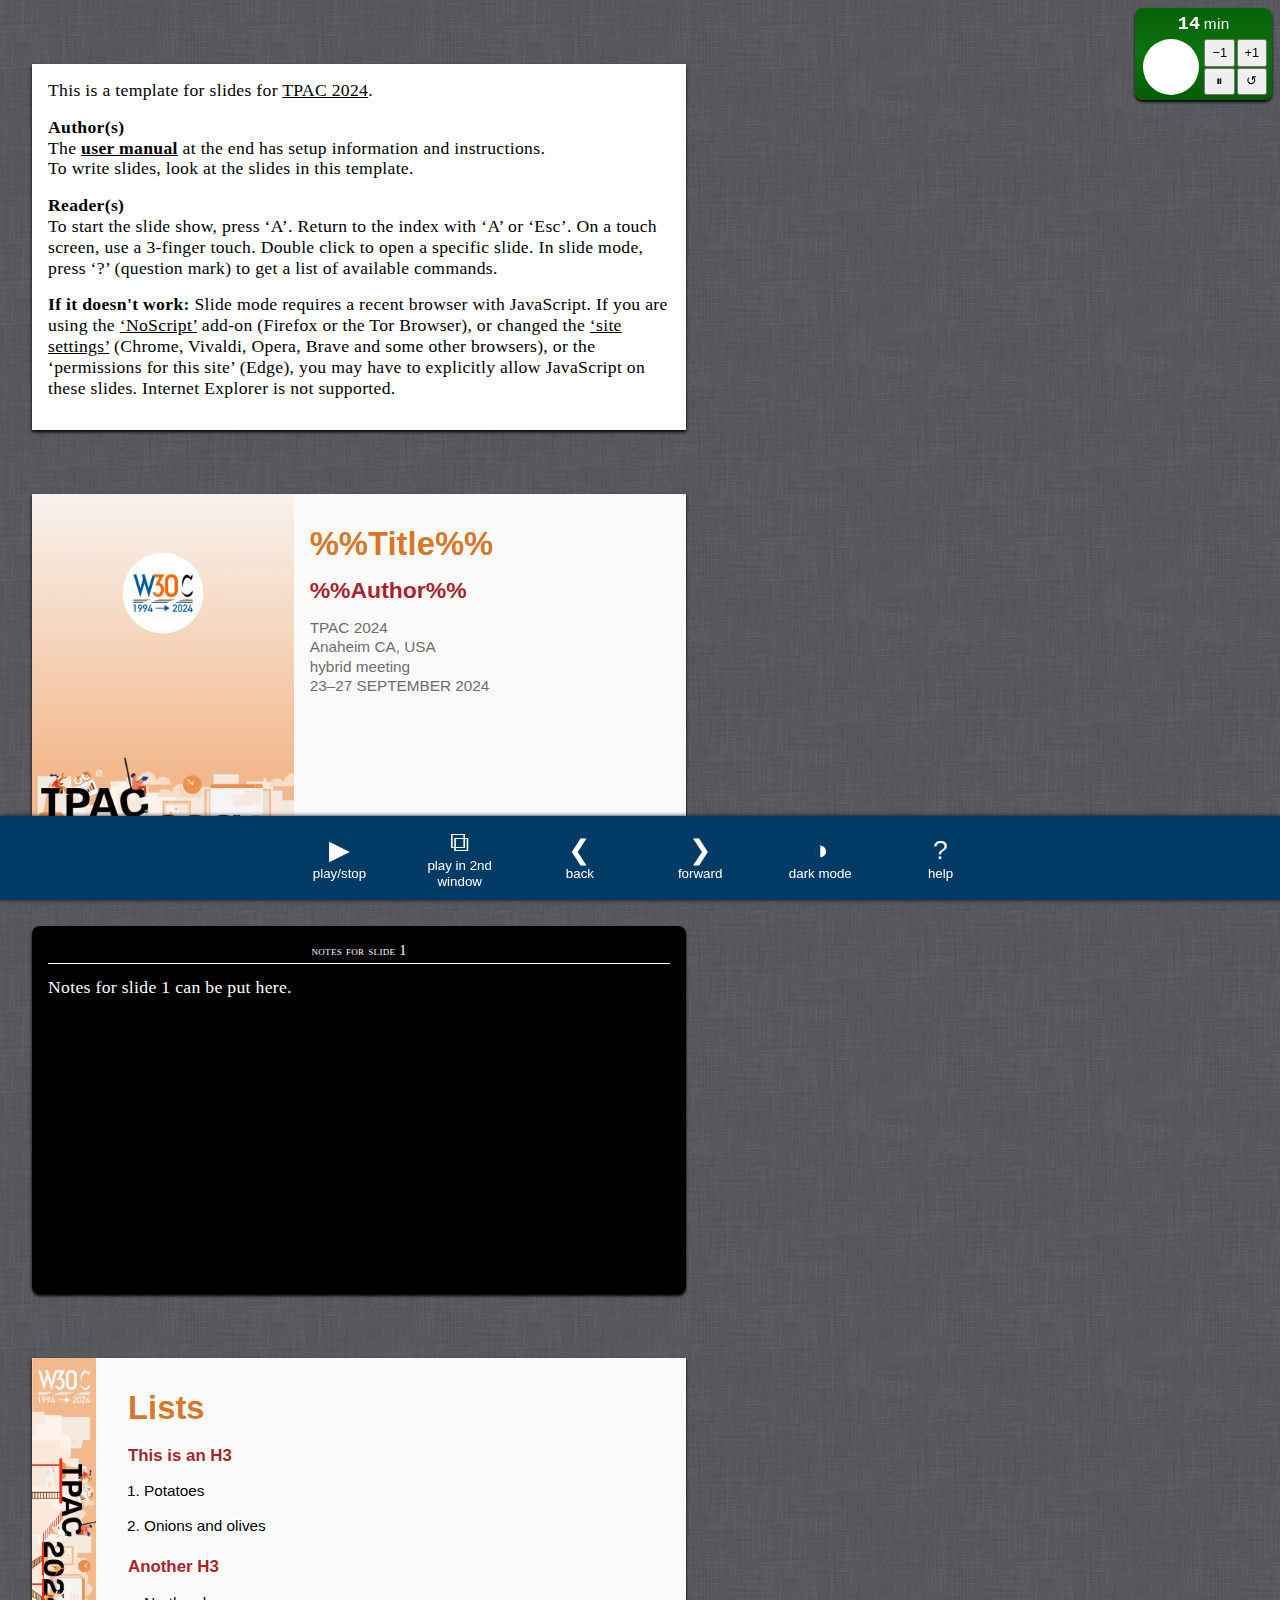
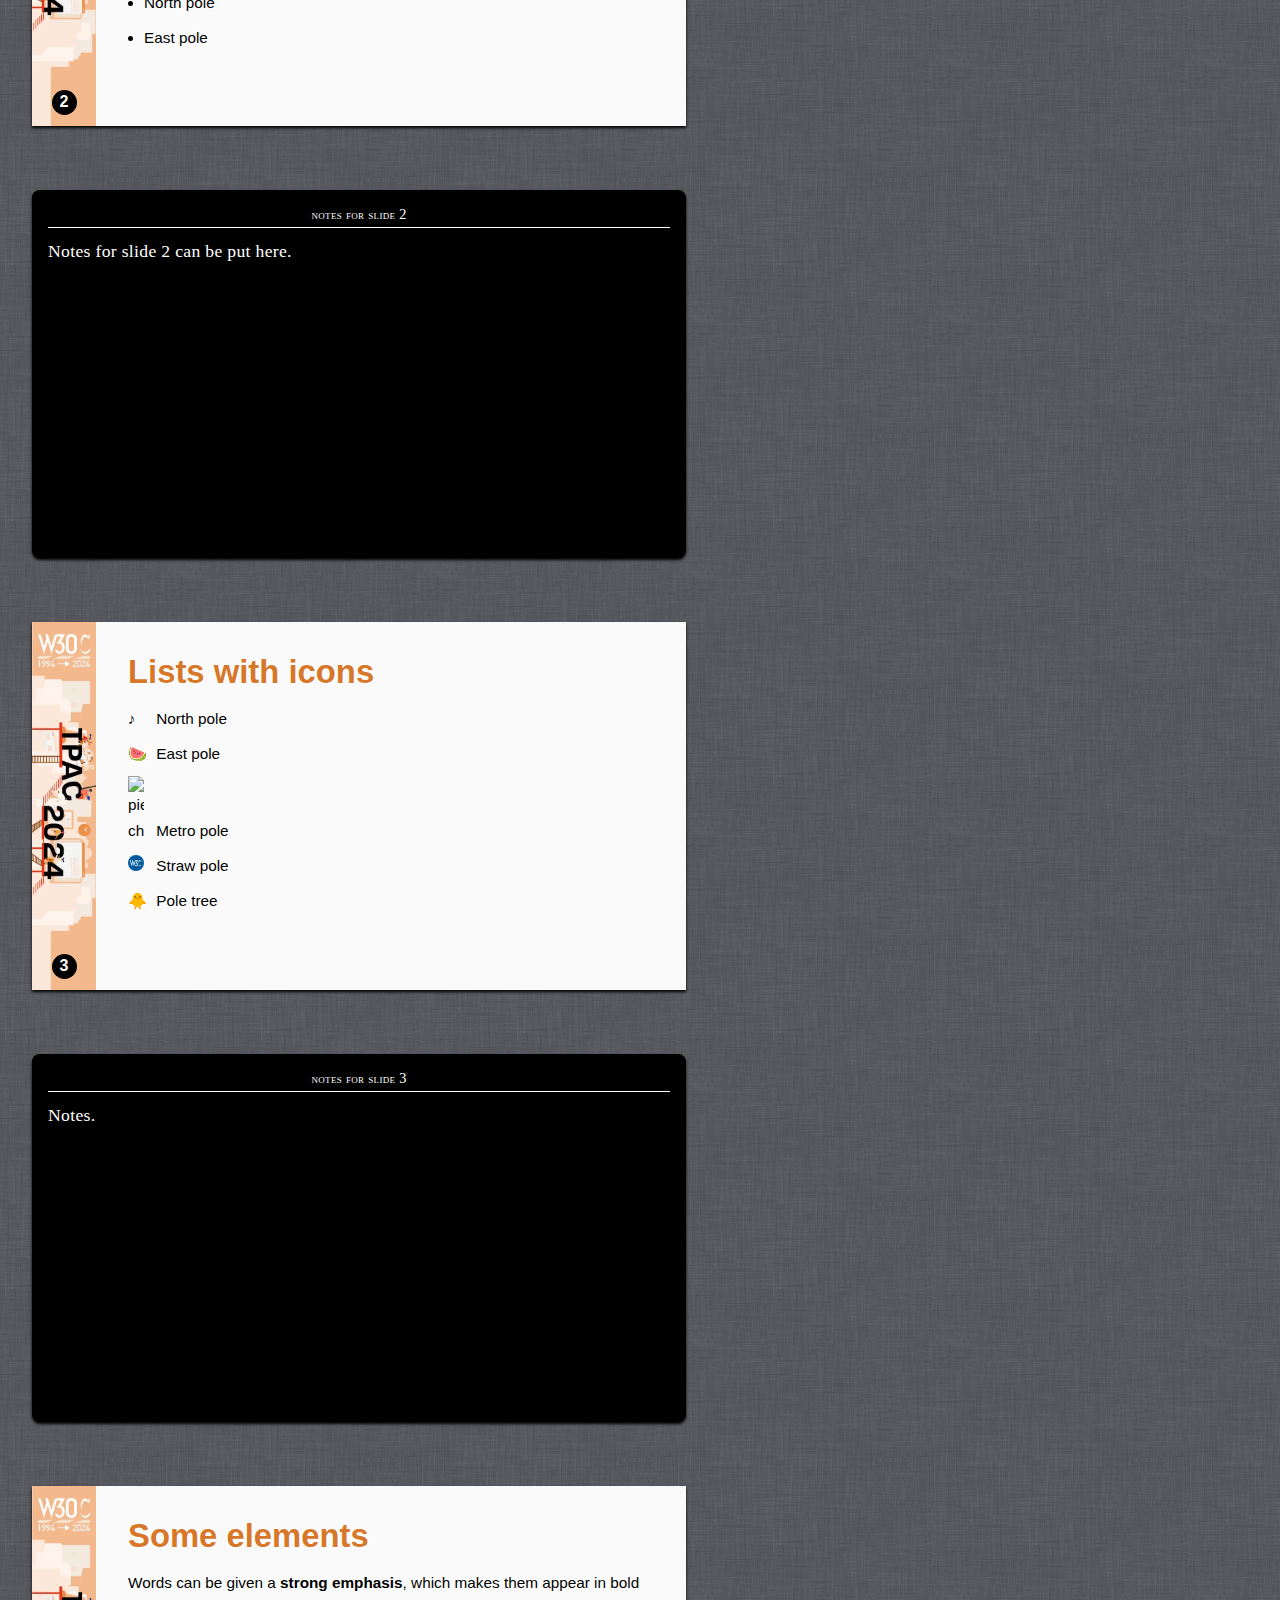
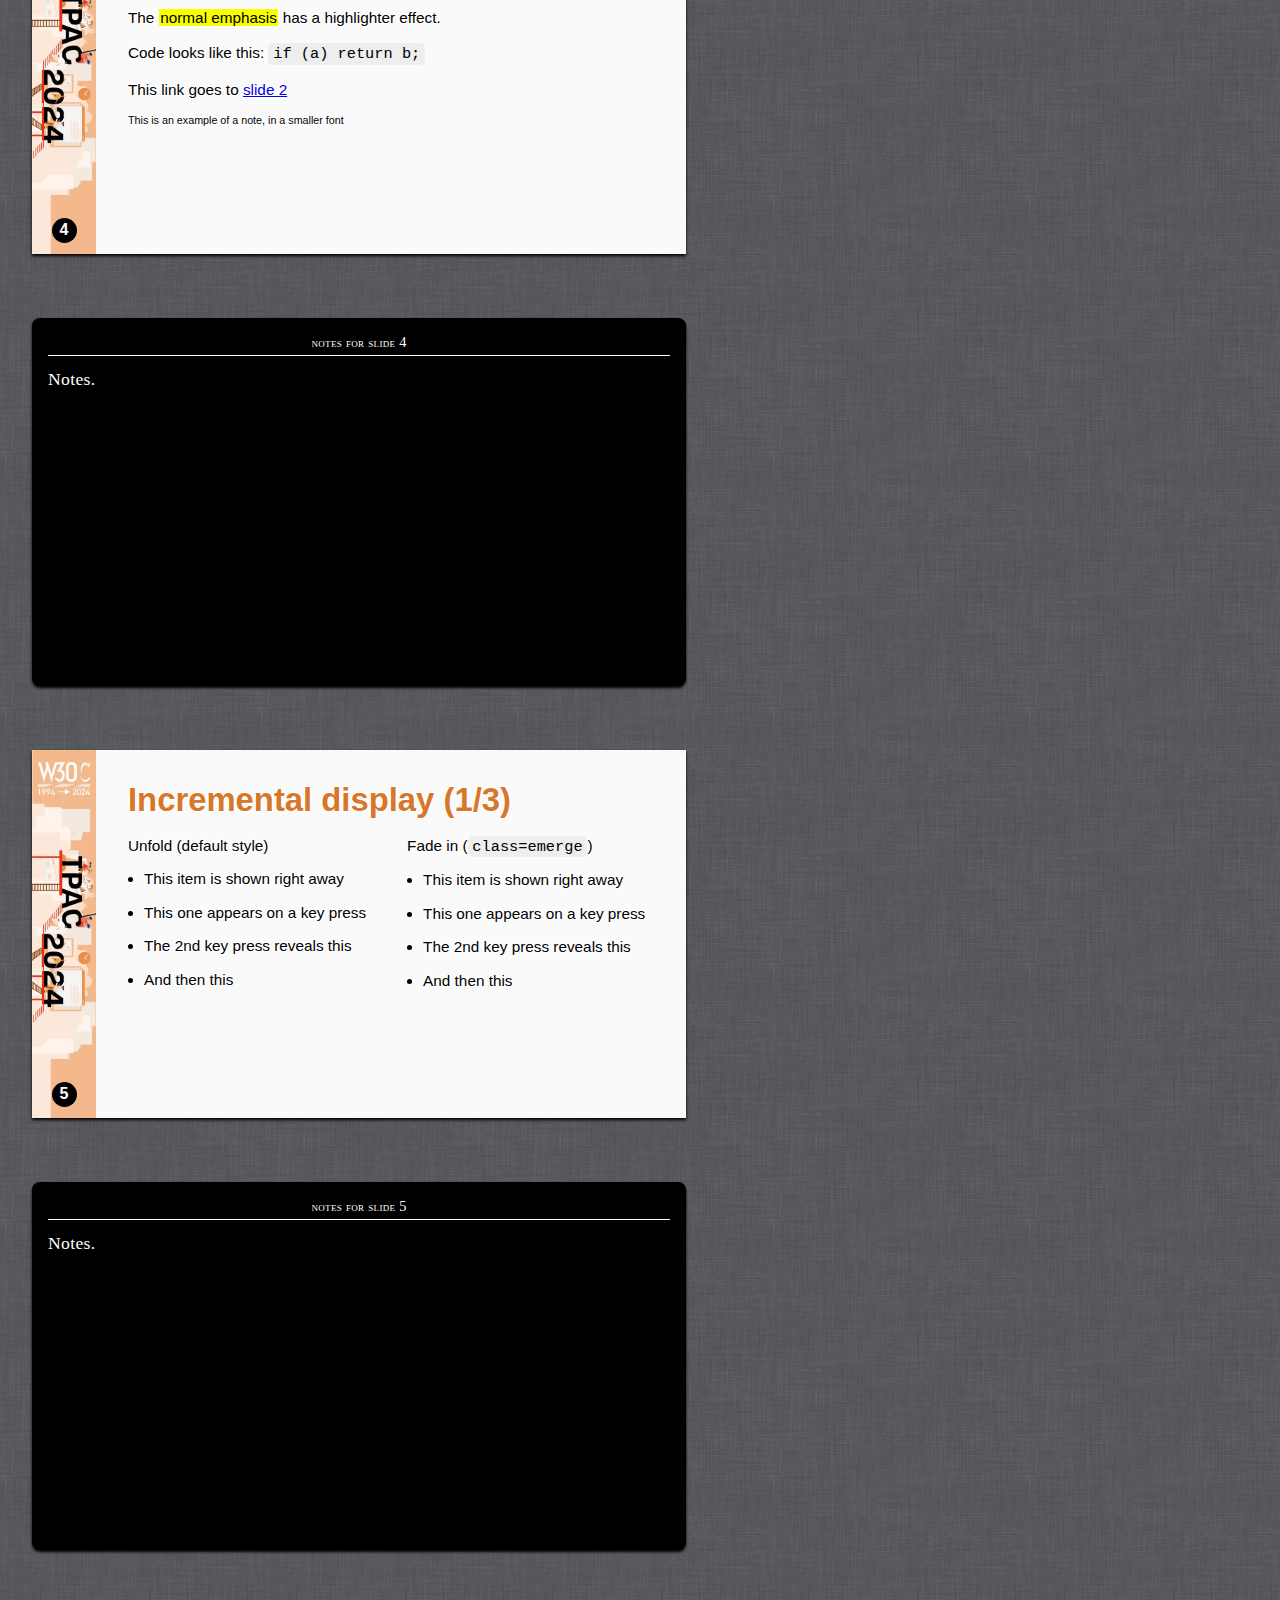
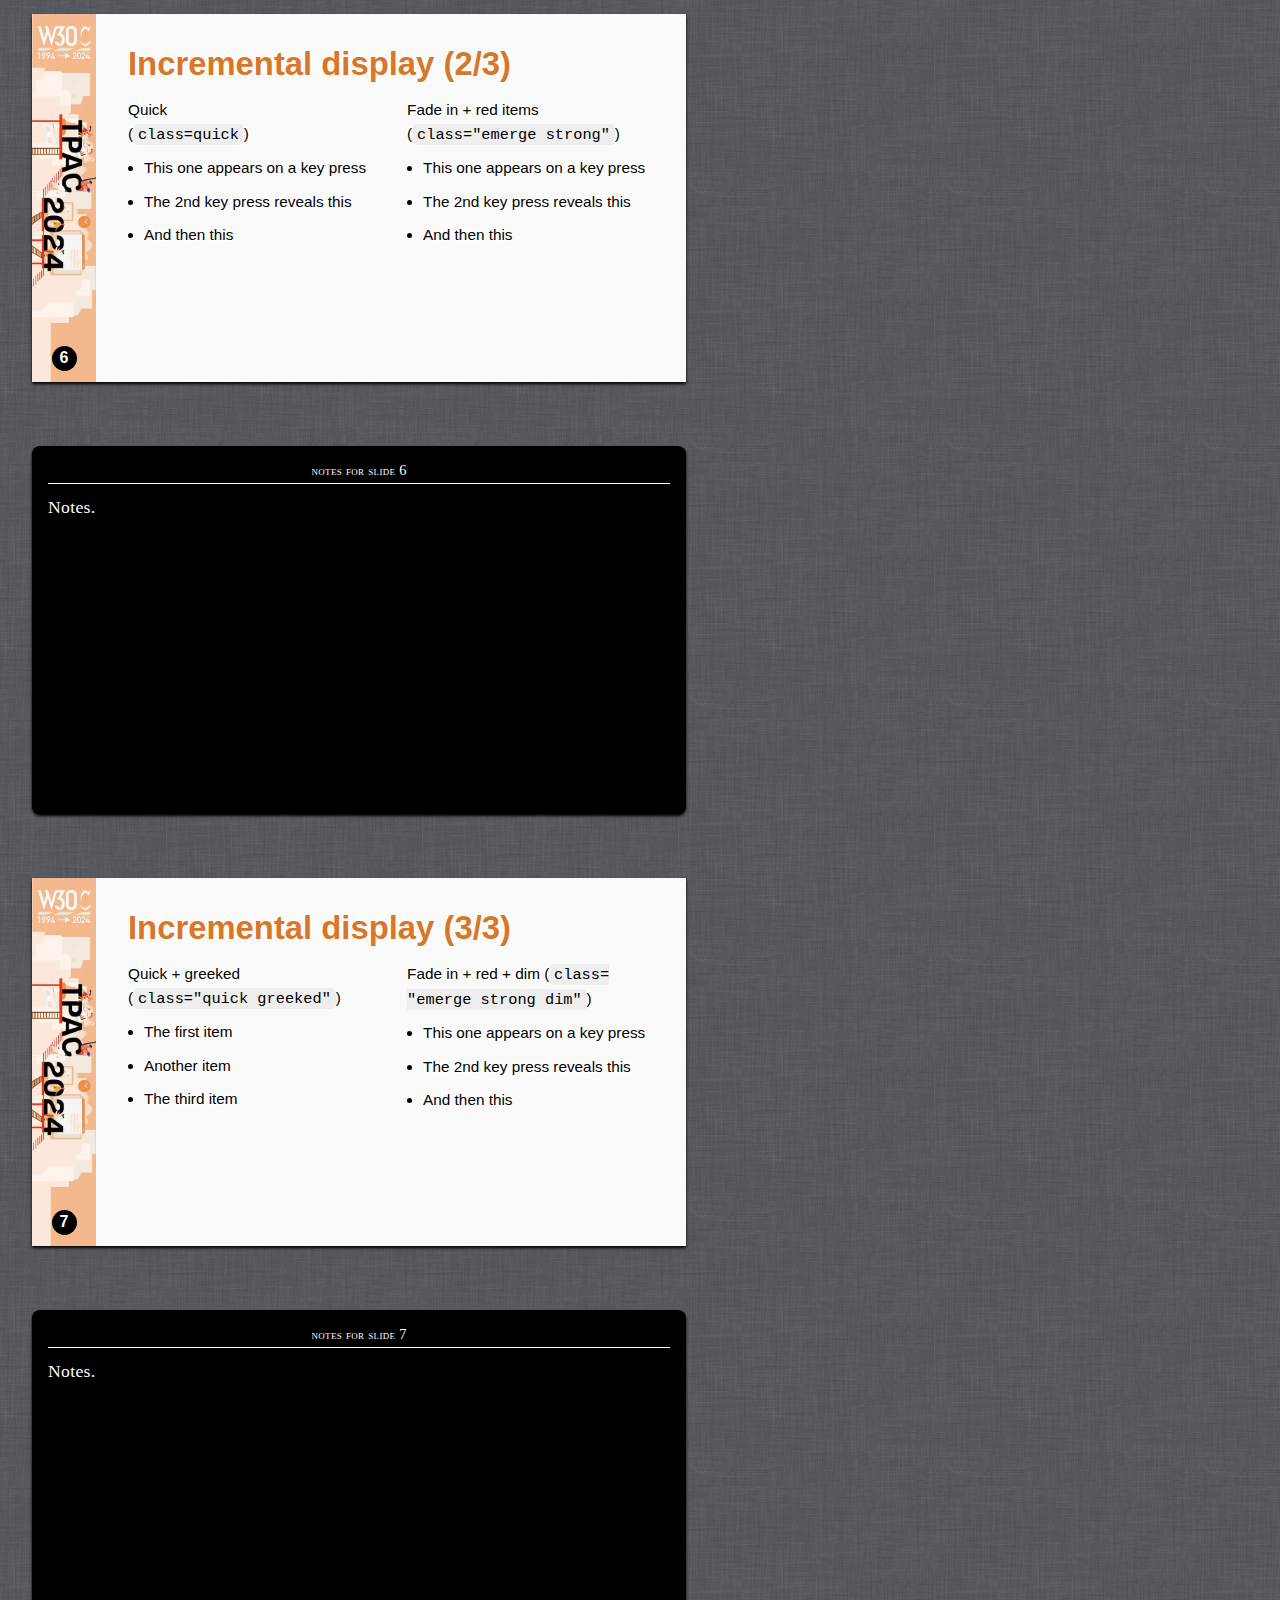
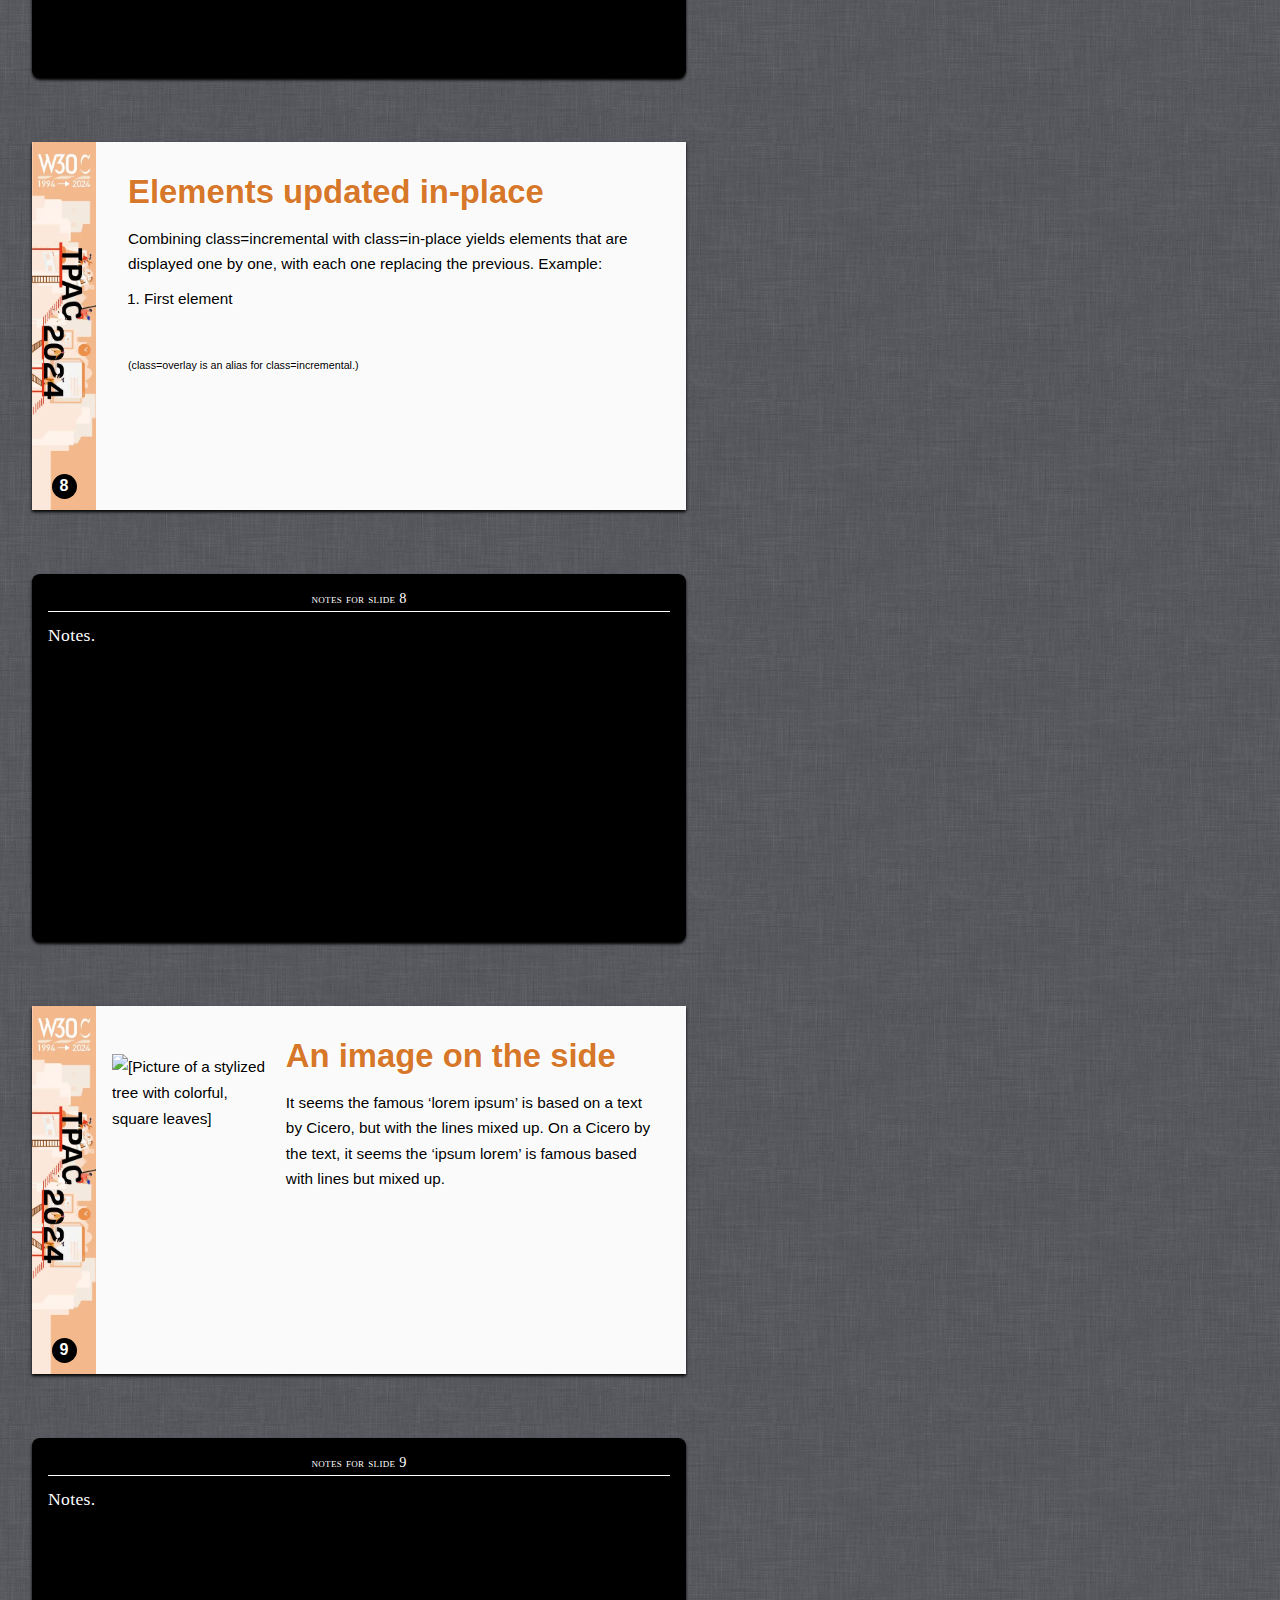
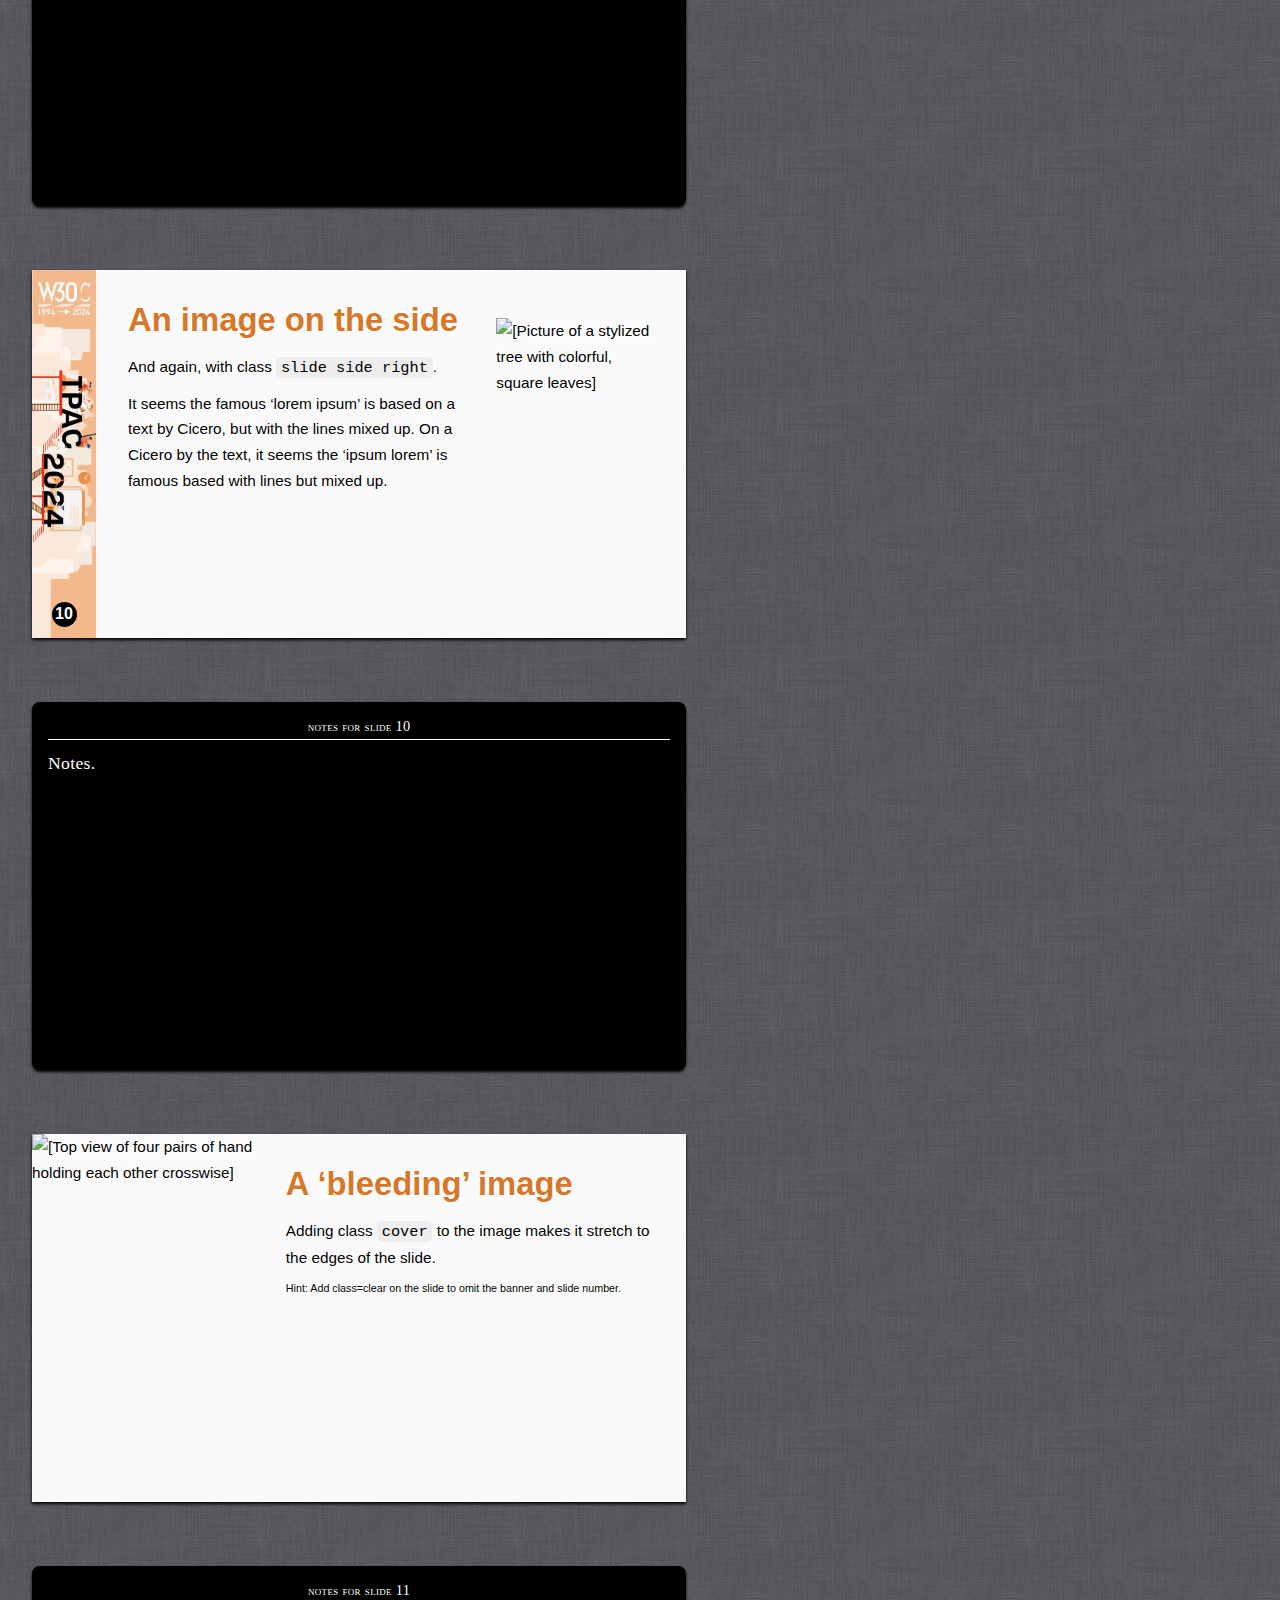
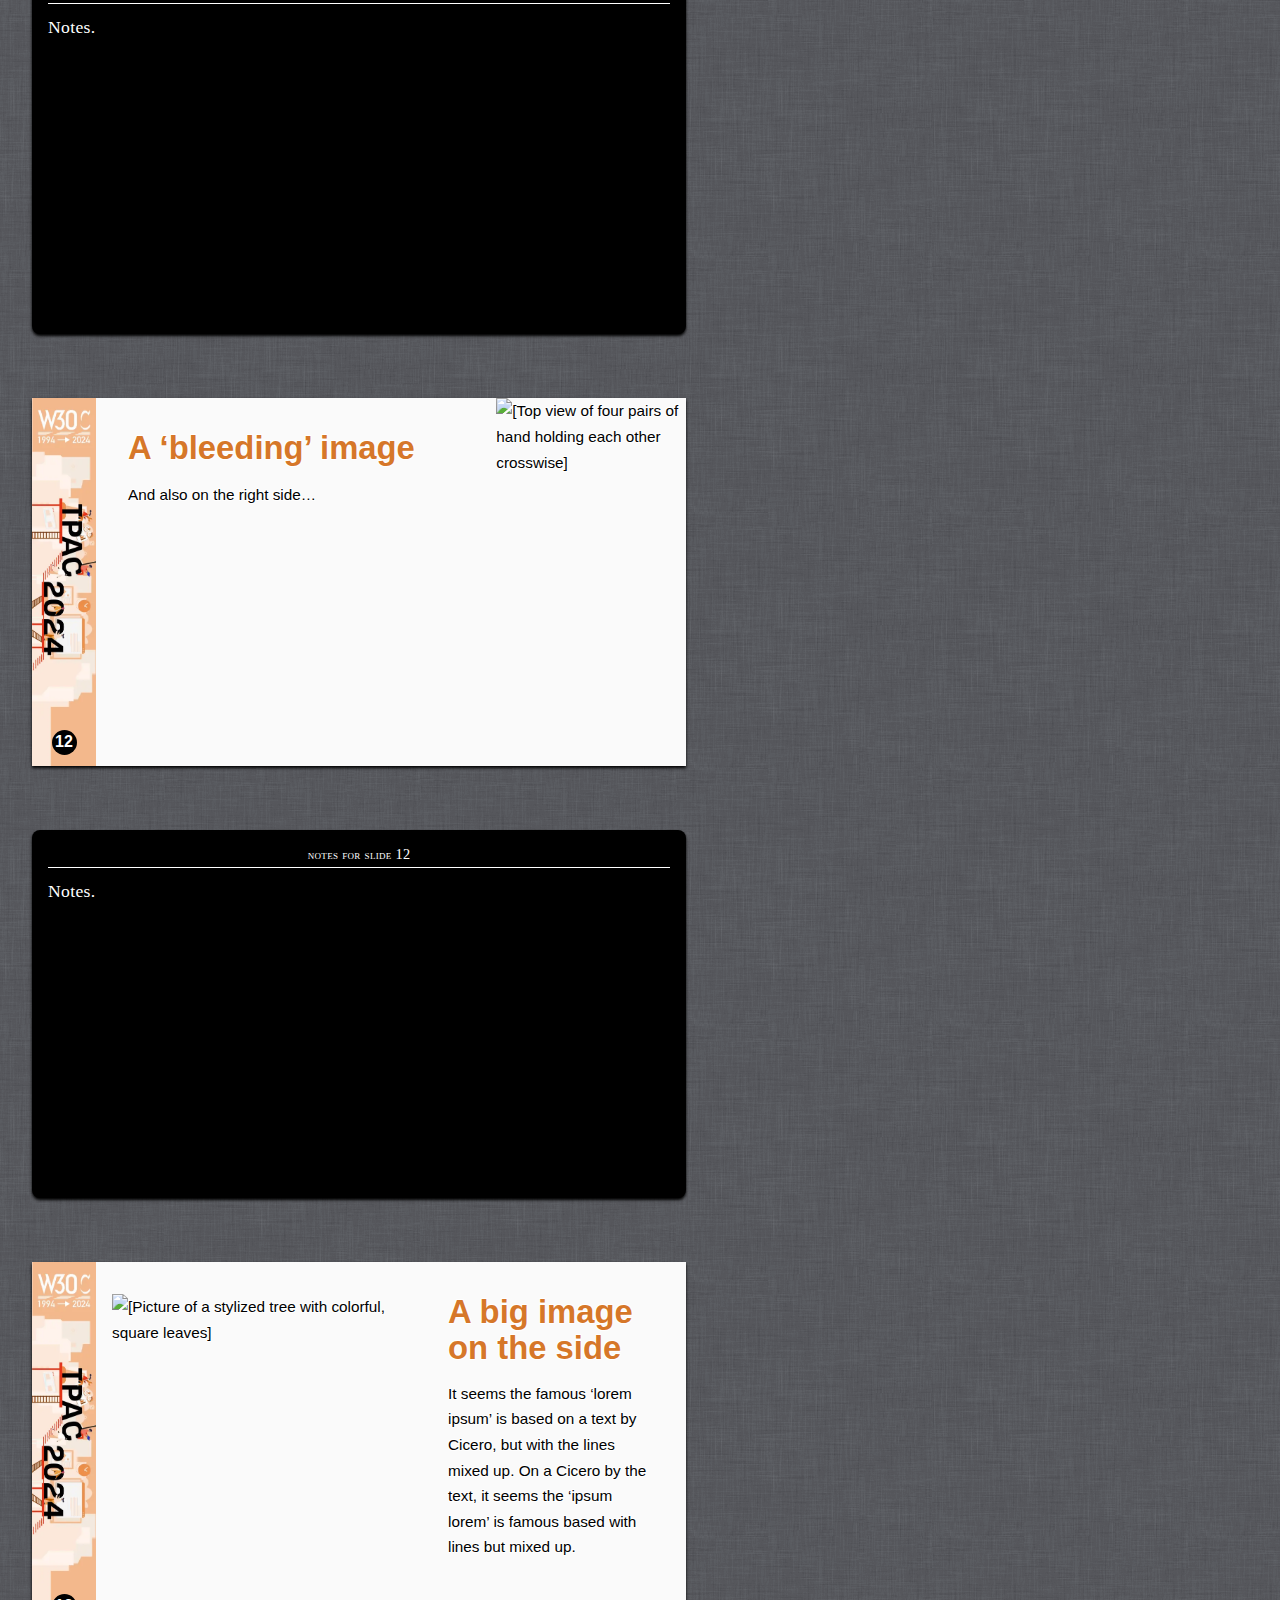
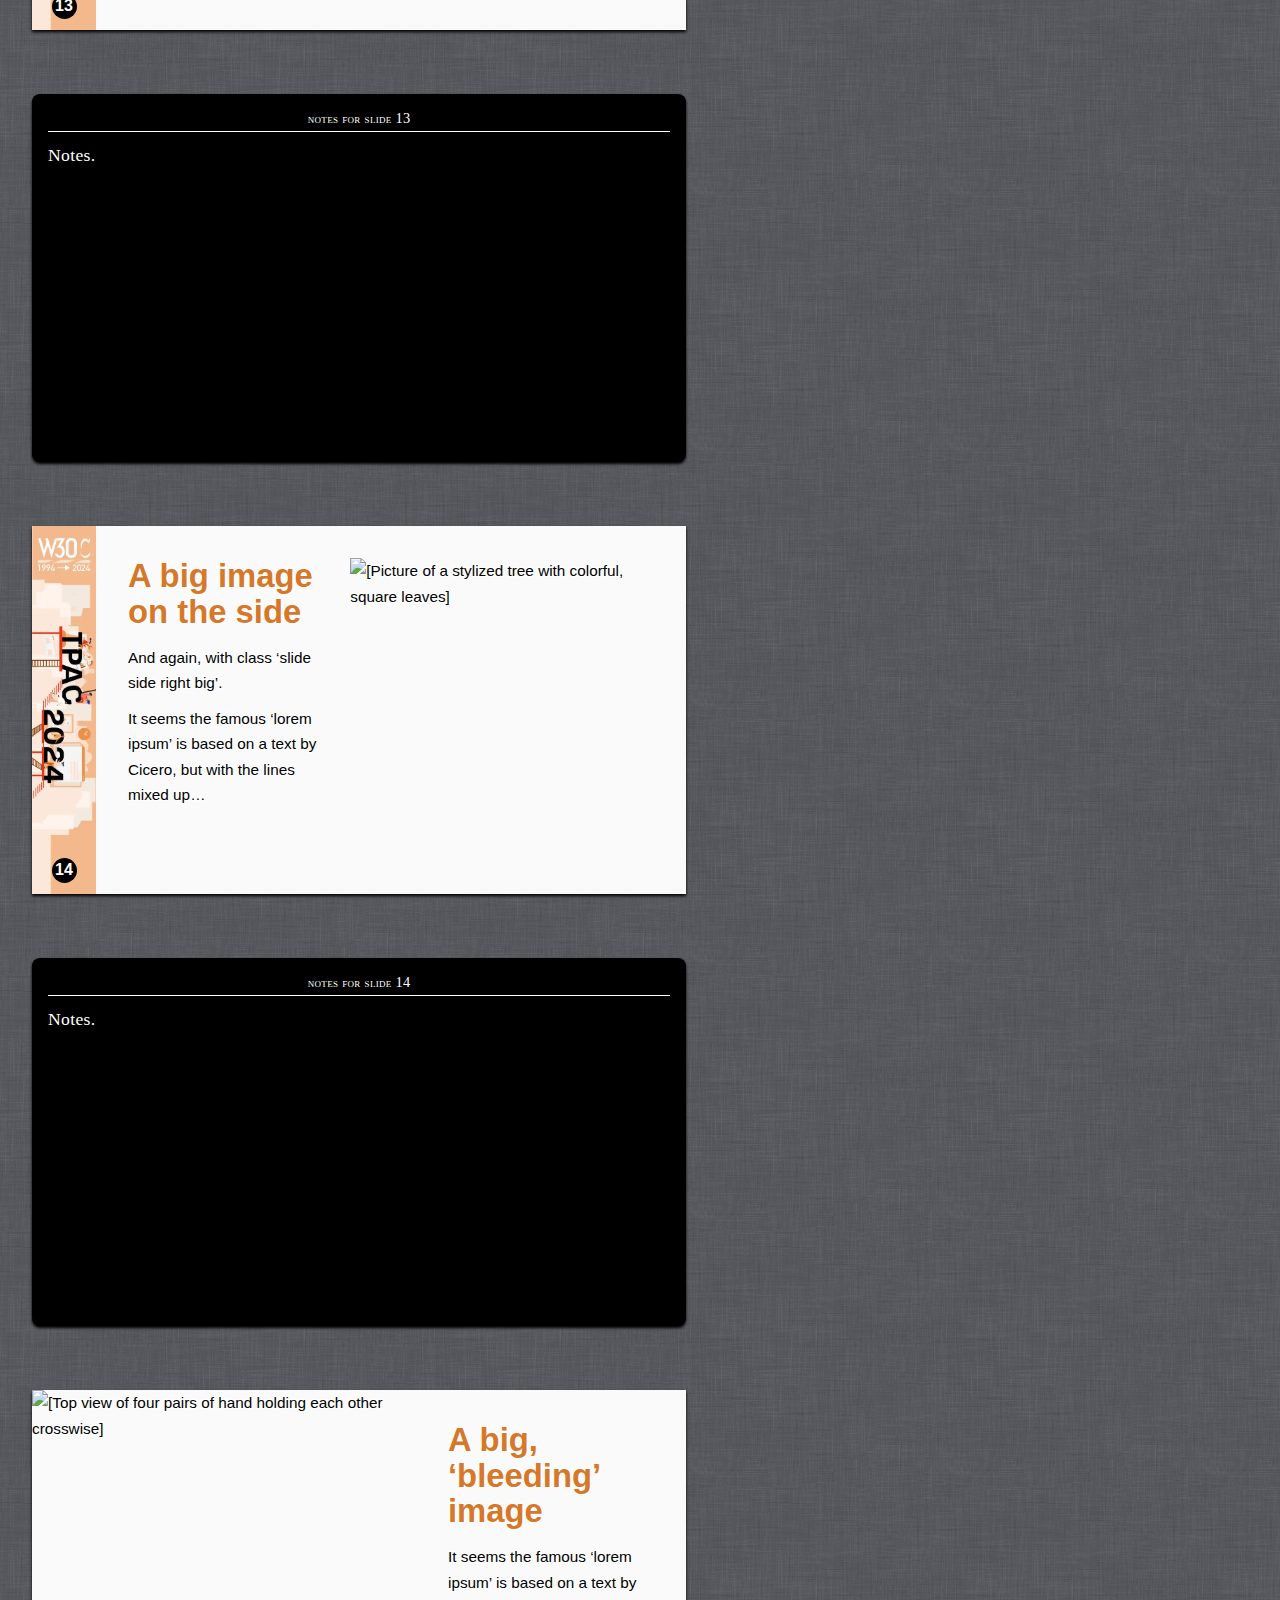
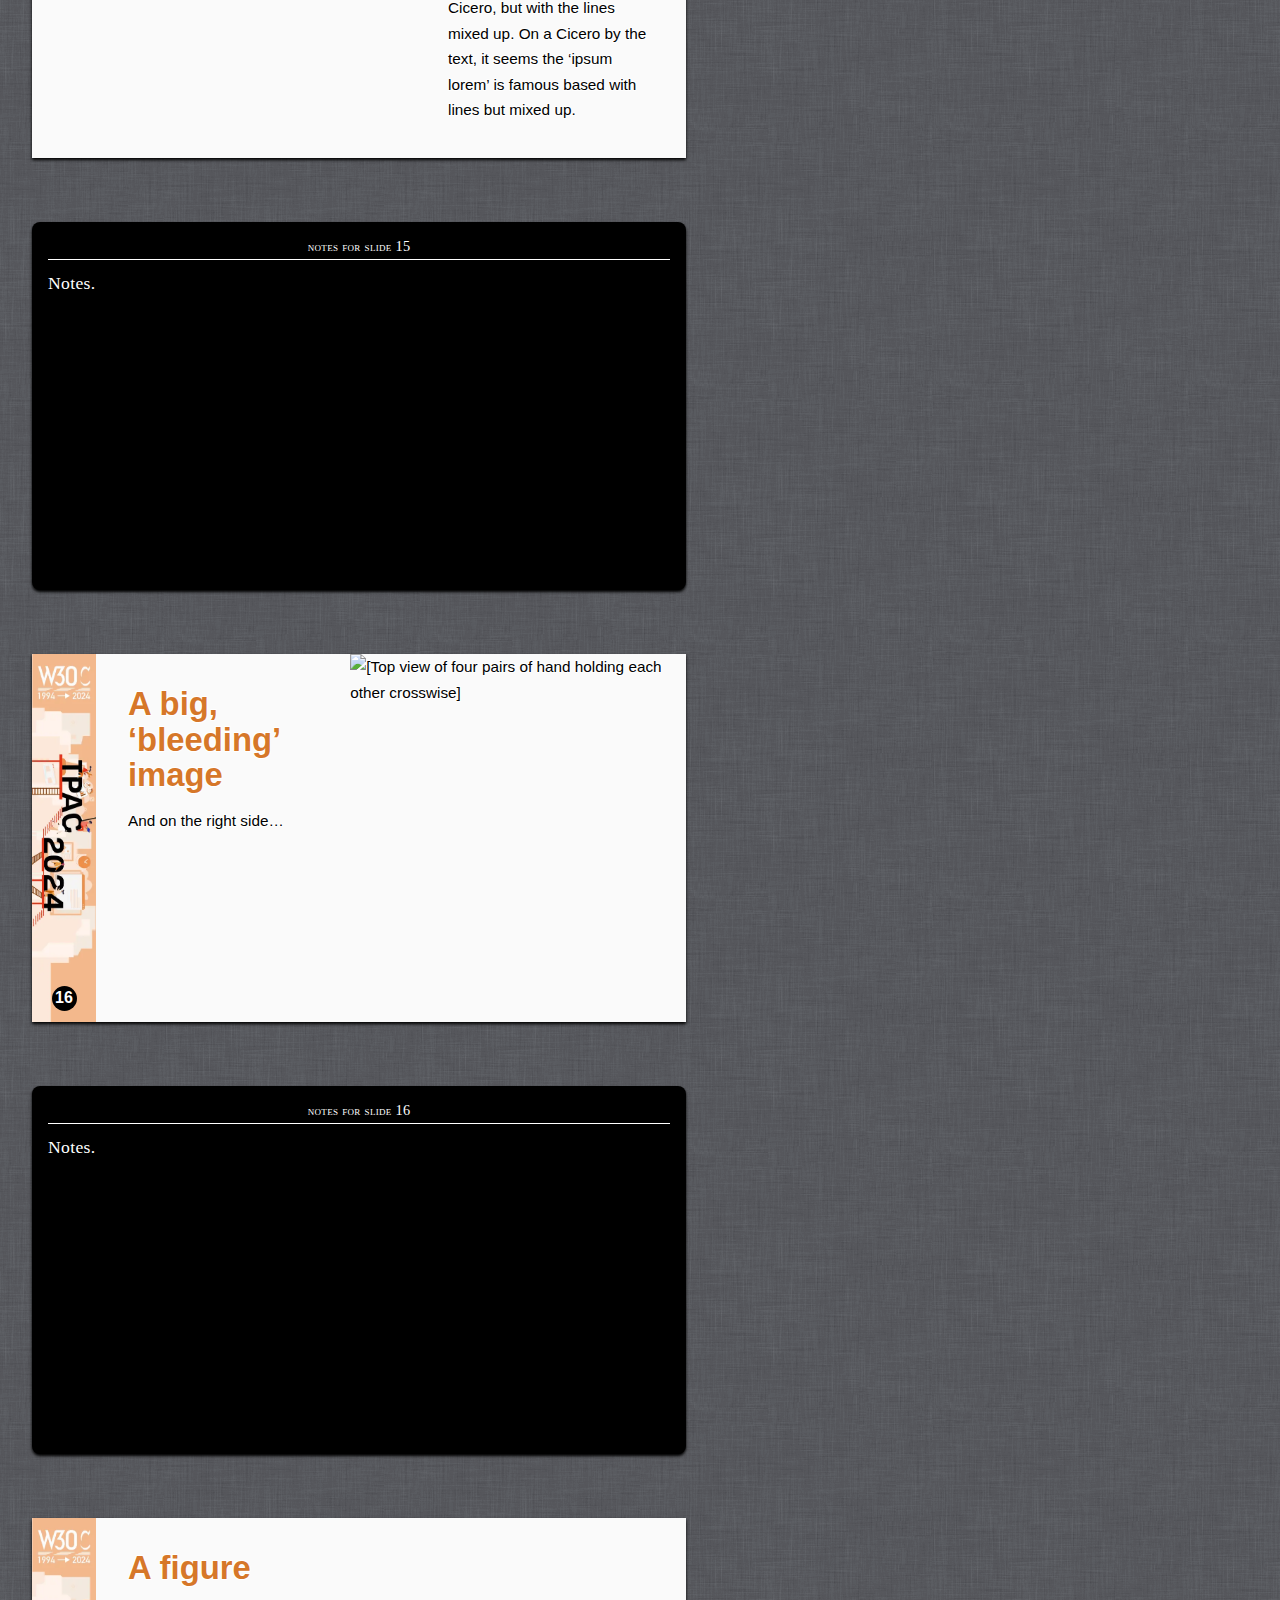
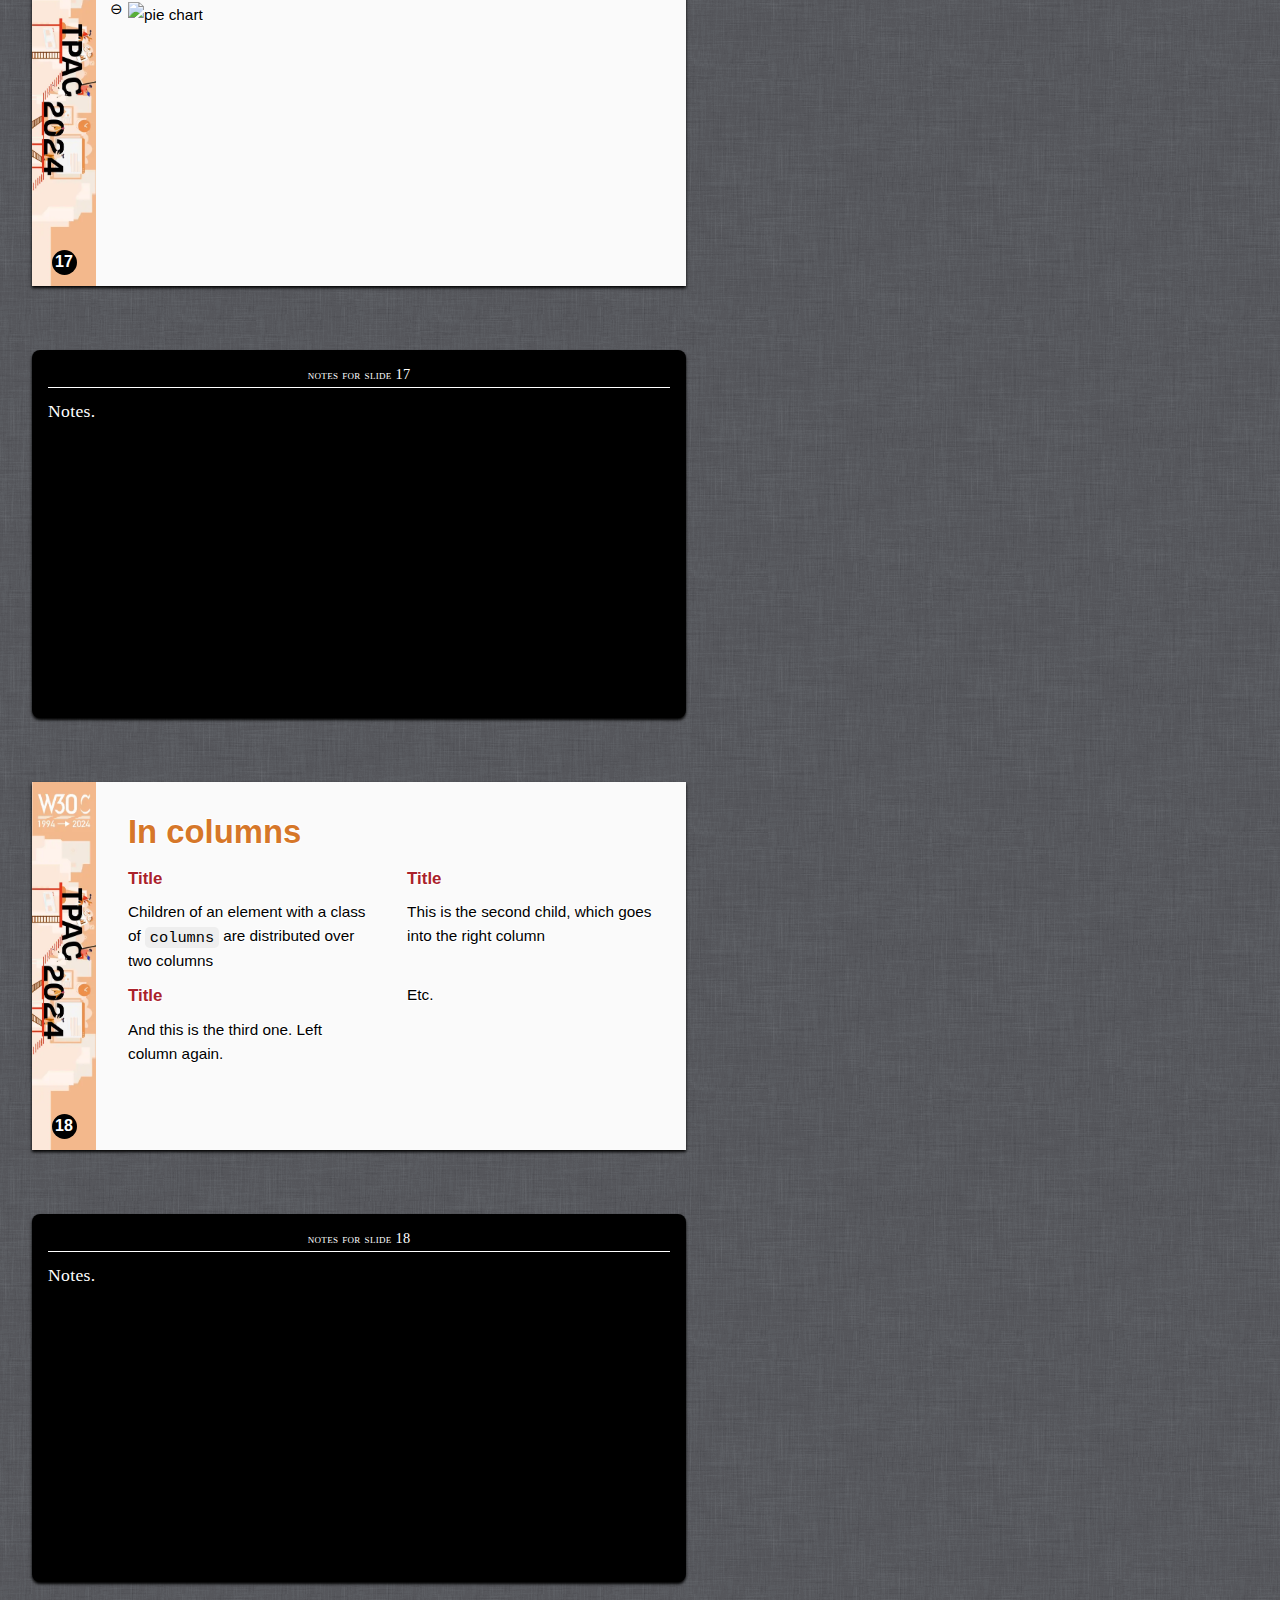
==== docs/Templates/Overview.html @ 32f867a5 "add explainer docs" ====
<!DOCTYPE html>

<html lang="en-us">
 <head>
  <meta charset=UTF-8>
  <meta content="width=device-width" name="viewport">
  <title>%%Title%%</title>
  <link rel="stylesheet" href="../Templates/slides.css">
  <!-- To use the b6+ framework, include this: -->
  <script src="../Templates/b6plus.js"></script>
  <!-- To use the Shower framework, remove b6plus above and add these two: -->
  <!--   <script src="../Templates/shower.js"></script>         -->
  <!--   <script src="../Templates/iframe-fixup.js"></script>   -->
 </head>
 <body class="shower fade-in duration=15">

  <section class="long comment">
   <p>This is a template for slides for <a
   href="https://www.w3.org/2024/09/TPAC/">TPAC 2024</a>.</p>

   <p><strong>Author(s)</strong><br>
    The <strong><a href="Overview.html#manual" >user manual</a></strong> at the
   end has setup information and instructions.<br>
    To write slides, look at the slides in this
   template.</p>

   <!-- For b6plus: -->
   <p><strong>Reader(s)</strong><br>
    To start the slide show,
   press ‘A’. Return to the index with ‘A’ or ‘Esc’. On a
   touch screen, use a 3-finger touch. Double click to
   open a specific slide. In slide mode, press ‘?’ (question mark) to
   get a list of available commands.</p>

   <!-- For Shower: -->
   <!-- <p><strong>To start the slide show,</strong> press Shift+F5
   (Command+Enter on Mac).
   Return to the index by pressing ‘Esc’. You can also click to
   open a specific slide.</p> -->

   <p><strong>If it doesn't work:</strong> Slide mode requires a
   recent browser with JavaScript. If you are using the <a
   href="https://noscript.net/" >‘NoScript’</a> add-on (Firefox or the
   Tor Browser), or changed the <a
   href="https://support.google.com/chrome/answer/114662?hl=en&amp;co=GENIE.Platform=Desktop"
   >‘site settings’</a> (Chrome, Vivaldi, Opera, Brave and some other
   browsers), or the ‘permissions for this site’ (Edge), you may have
   to explicitly allow JavaScript on these slides. Internet Explorer
   is not supported.</p>
  </section>

  <!--=============================================================
			    Example slides
  ==============================================================-->

  <!-- Remove this element if you don't want a progress bar: -->
  <div class=progress></div>

  <!-- Remove this element if you don't want the remaining time in
       index mode and on the 2nd screen. If you keep it, you may want
       to add the class "duration=n" on BODY, where n is the initial
       number of minutes on the clock. Default is 30. -->
  <div class=clock></div>

  <!-- Alternative: Show also real time and elapsed time. -->
  <!-- <div class=fullclock></div> -->

  <!-- What a screen reader should say on leaving slide mode,
       instead of the default ‘Stopped.’ -->
  <div role=region aria-live=assertive>
    Leaving slide mode.
  </div>


  <section class="slide cover clear">
   <h1>%%Title%%</h1>
   <address>%%Author%%</address>
   <p>TPAC 2024<br>
     Anaheim CA, USA<br>
     hybrid meeting<br>
     23–27 SEPTEMBER 2024</p>
  </section>

  <section class=comment>
   <p>Notes for slide 1 can be put here.</p>
  </section>


  <section class="slide" id="lists">
   <h2>Lists</h2>
   <h3>This is an H3</h3>
   <ol>
    <li>Potatoes</li>
    <li>Onions and olives</li>
   </ol>
   <h3>Another H3</h3>
   <ul>
    <li>North pole</li>
    <li>East pole</li>
   </ul>
  </section>

  <section class=comment>
   <p>Notes for slide 2 can be put here.</p>
  </section>


  <section class="slide slide-in">
   <h2>Lists with icons</h2>
   <ul class=with-icons>
    <li><span>♪</span> North pole</li>
    <li><span>🍉</span> East pole</li>
    <li><img src="../Templates/piechart.png" alt="pie chart"> Metro pole</li>
    <li><img src="../Templates/w3c-white-blue-circle.svg" alt="W3C"> Straw pole</li>
    <li><span>🐥</span> Pole tree</li>
   </ul>
  </section>

  <section class=comment>
   <p>Notes.</p>
  </section>

  <section class="slide">
   <h2>Some elements</h2>
   <p>Words can be given a <strong>strong emphasis</strong>, which
   makes them appear in bold</p>
   <p>The <em>normal emphasis</em> has a highlighter effect.</p>
   <p>Code looks like this: <code>if (a) return b;</code></p>
   <p>This link goes to <a href="#lists">slide 2</a></p>
   <p class="note">This is an example of a note, in a smaller font</p>
  </section>

  <section class=comment>
   <p>Notes.</p>
  </section>


  <section class="slide">
   <h2>Incremental display (1/3)</h2>
   <div class=columns>
    <div>
     <p>Unfold (default style)</p>
     <ul>
      <li>This item is shown right away</li>
      <li class="next">This one appears on a key press</li>
      <li class="next">The 2nd key press reveals this</li>
      <li class="next">And then this</li>
     </ul>
    </div>
    <div>
     <p>Fade in (<code>class=emerge</code>)</p>
     <ul class=emerge>
      <li>This item is shown right away</li>
      <li class="next">This one appears on a key press</li>
      <li class="next">The 2nd key press reveals this</li>
      <li class="next">And then this</li>
     </ul>
    </div>
   </div>
  </section>

  <section class=comment>
   <p>Notes.</p>
  </section>


  <section class="slide cut-in">
   <h2>Incremental display (2/3)</h2>
   <div class=columns>
    <div>
     <p>Quick<br> (<code>class=quick</code>)</p>
     <ul class=quick>
      <li class="next">This one appears on a key press</li>
      <li class="next">The 2nd key press reveals this</li>
      <li class="next">And then this</li>
     </ul>
    </div>
    <div>
     <p>Fade in + red items<br> (<code>class="emerge strong"</code>)</p>
     <ul class="emerge strong">
      <li class="next">This one appears on a key press</li>
      <li class="next">The 2nd key press reveals this</li>
      <li class="next">And then this</li>
     </ul>
    </div>
   </div>
  </section>

  <section class=comment>
   <p>Notes.</p>
  </section>


  <section class="slide">
   <h2>Incremental display (3/3)</h2>
   <div class=columns>
    <div>
     <p>Quick + greeked<br> (<code>class="quick greeked"</code>)</p>
     <ul class="quick greeked">
      <li class="next">The first item</li>
      <li class="next">Another item</li>
      <li class="next">The third item</li>
     </ul>
    </div>
    <div>
     <p>Fade in + red + dim (<code>class= "emerge strong dim"</code>)</p>
     <ul class="emerge strong dim">
      <li class="next">This one appears on a key press</li>
      <li class="next">The 2nd key press reveals this</li>
      <li class="next">And then this</li>
     </ul>
    </div>
   </div>
  </section>

  <section class=comment>
   <p>Notes.</p>
  </section>


  <section class="slide">
   <h2>Elements updated in-place</h2>
   <p>Combining class=incremental with class=in-place
     yields elements that are displayed one by one, with each one
     replacing the previous. Example:
   <ol class="incremental in-place">
     <li>First element
     <li>The second replaces the first<br>
       until it itself is replaced
     <li>The third replaces the second.
   </ol>
   <p class=note>(class=overlay is an alias for class=incremental.)
  </section>

  <section class=comment>
   <p>Notes.</p>
  </section>


  <section class="slide side">
   <h2>An image on the side</h2>
   <img class="side" width=498 height=575
	src="https://www.w3.org/Talks/2017/0520-CSS-Sud-Web/CSS_color_tree3t"
	alt="[Picture of a stylized tree with colorful, square leaves]">
   <p>It seems the famous ‘lorem ipsum’ is based on a text by Cicero,
   but with the lines mixed up. On a Cicero by the text, it seems the
   ‘ipsum lorem’ is famous based with lines but mixed up.</p>
  </section>

  <section class=comment>
   <p>Notes.</p>
  </section>


  <section class="slide side r">
   <h2>An image on the side</h2>
   <img class="side" width=498 height=575
	src="https://www.w3.org/Talks/2017/0520-CSS-Sud-Web/CSS_color_tree3t"
	alt="[Picture of a stylized tree with colorful, square
	     leaves]">
   <p>And again, with class <code>slide side right</code>.</p>
   <p>It seems the famous ‘lorem ipsum’ is based on a text by Cicero,
   but with the lines mixed up. On a Cicero by the text, it seems the
   ‘ipsum lorem’ is famous based with lines but mixed up.</p>
  </section>

  <section class=comment>
   <p>Notes.</p>
  </section>


  <section class="slide side clear">
   <h2>A ‘bleeding’ image</h2>
   <img class="side cover" width=550 height=451
	src="https://www.w3.org/2018/Talks/TPAC-2018/ceo-update/diversity.jpg"
	alt="[Top view of four pairs of hand holding each other crosswise]">
   <p>Adding class <code>cover</code> to the image makes it stretch to
   the edges of the slide.</p>
   <p class=note>Hint: Add class=clear on the slide to omit the banner
   and slide number.</p>
  </section>

  <section class=comment>
   <p>Notes.</p>
  </section>


  <section class="slide side right">
   <h2>A ‘bleeding’ image</h2>
   <img class="side cover" width=550 height=451
	src="https://www.w3.org/2018/Talks/TPAC-2018/ceo-update/diversity.jpg"
	alt="[Top view of four pairs of hand holding each other crosswise]">
   <p>And also on the right side…</p>
  </section>

  <section class=comment>
   <p>Notes.</p>
  </section>


  <section class="slide side big">
   <h2>A big image on the side</h2>
   <img class="side" width=498 height=575
	src="https://www.w3.org/Talks/2017/0520-CSS-Sud-Web/CSS_color_tree3t"
	alt="[Picture of a stylized tree with colorful, square leaves]">
   <p>It seems the famous ‘lorem ipsum’ is based on a text by Cicero,
   but with the lines mixed up. On a Cicero by the text, it seems the
   ‘ipsum lorem’ is famous based with lines but mixed up.</p>
  </section>

  <section class=comment>
   <p>Notes.</p>
  </section>


  <section class="slide side right big">
   <h2>A big image on the side</h2>
   <img class="side" width=498 height=575
	src="https://www.w3.org/Talks/2017/0520-CSS-Sud-Web/CSS_color_tree3t"
	alt="[Picture of a stylized tree with colorful, square leaves]">
   <p>And again, with class ‘slide side right big’.</p>
   <p>It seems the famous ‘lorem ipsum’ is based on a text by Cicero,
   but with the lines mixed up…</p>
  </section>

  <section class=comment>
   <p>Notes.</p>
  </section>


  <section class="slide side big clear">
   <h2>A big, ‘bleeding’ image</h2>
   <img class="side cover" width=550 height=451
	src="https://www.w3.org/2018/Talks/TPAC-2018/ceo-update/diversity.jpg"
	alt="[Top view of four pairs of hand holding each other crosswise]">
   <p>It seems the famous ‘lorem ipsum’ is based on a text by Cicero,
   but with the lines mixed up. On a Cicero by the text, it seems the
   ‘ipsum lorem’ is famous based with lines but mixed up.</p>
  </section>

  <section class=comment>
   <p>Notes.</p>
  </section>


  <section class="slide side right big">
   <h2>A big, ‘bleeding’ image</h2>
   <img class="side cover" width=550 height=451
	src="https://www.w3.org/2018/Talks/TPAC-2018/ceo-update/diversity.jpg"
	alt="[Top view of four pairs of hand holding each other crosswise]">
   <p>And on the right side…</p>
  </section>

  <section class=comment>
   <p>Notes.</p>
  </section>


  <section class="slide" id="figures">
   <h2>A figure</h2>
   <details>
    <summary>
     <img src="../Templates/piechart.png" alt="pie chart" height=405>
    </summary>
    <p>The description of the pie chart, here as a table:
    <table class=striped>
     <thead>
      <tr><th>Name <th>Percentage
     <tbody>
      <tr><td>Andy <td>16%
      <tr><td>Chloe <td>21%
      <tr><td>Daniel <td>13%
      <tr><td>Grace <td>20%
      <tr><td>Sophia <td>30%
    </table>
   </details>
  </section>

  <section class=comment>
   <p>Notes.</p>
  </section>


  <section class="slide" id="columns">
   <h2>In columns</h2>
   <div class="columns">
    <section>
     <h3>Title</h3>
     <p>Children of an element with a class of <code>columns</code> are
      distributed over two columns</p>
    </section>
    <section>
     <h3>Title</h3>
     <p>This is the second child, which goes into the right
      column</p>
    </section>
    <section>
     <h3>Title</h3>
     <p>And this is the third one. Left column again.</p>
    </section>
    <p>Etc.</p>
   </div>
  </section>

  <section class=comment>
   <p>Notes.</p>
  </section>


  <section class="slide" id="place">
   <div class="place t l"><strong>place t l</strong></div>
   <div class="place t"><strong>place t</strong></div>
   <div class="place t r"><strong>place t r</strong></div>
   <div class="place l">Here is something for the left
   side, with class <strong>place l</strong></div>
   <div class="place">class <strong>place</strong> puts an element
   centered in a 3×3 grid</div>
   <div class="place r"><strong>place r</strong></div>
   <div class="place b l"><strong>place b l</strong></div>
   <div class="place b"><strong>place b</strong></div>
   <div class="place b r">combine <strong>place</strong> with
   <strong>top</strong> (or <strong>t</strong>),
   <strong>right</strong> (or <strong>r</strong>),
   <strong>bottom</strong> (or <strong>b</strong>) and
   <strong>left</strong> (or <strong>l</strong>)</div>
  </section>

  <section class=comment>
   <p>Notes.</p>
  </section>


  <section class="slide">
   <h2>Numbered lines of code</h2>
   <pre class="numbered">
Lines in a PRE can be numbered
                       (automatically)
  * Give the PRE a class of "numbered"
  * Works for up to 20 lines
                       (depending on font size)
  six
   seven
   eight
    nine
    ten
  eleven</pre>
  </section>

  <section class=comment>
   <p>Notes.</p>
  </section>


  <section class="slide">
    <h2>Striped tables</h2>
    <table class="striped">
      <tr><td>row 1</td><td>has no background</td></tr>
      <tr><td>row 2</td><td>has a gray background</td></tr>
      <tr><td>row 3</td><td>has no background</td></tr>
      <tr><td>row 4</td><td>has a gray background</td></tr>
      <tr><td>etc.</td><td></td></tr>
      <tr><td>etc.</td><td></td></tr>
    </table>
  </section>

  <section class=comment>
   <p>Notes.</p>
  </section>


  <section class="slide lightmode">
   <h2>Image overlay: cover</h2>
   <!-- Photo by AleRimoldi, source: https://commons.wikimedia.org/wiki/File:Statue_de_Gutenberg_%C3%A0_Strasbourg.jpg -->
   <img width=500 height=667
	src="../Templates/gutenberg_f9f9f9.jpg"
	alt="Image: Statue of Gutenberg"
	class="cover">
   <p class="place bottom right">Careful, some images make the text hard to
   read!</p>
  </section>

  <section class=comment>
   <p>Notes.</p>
  </section>


  <section class="slide lightmode">
   <h2>Image overlay: fit</h2>
   <!-- Photo by AleRimoldi, source: https://commons.wikimedia.org/wiki/File:Statue_de_Gutenberg_%C3%A0_Strasbourg.jpg -->
   <img width=500 height=667
	src="../Templates/gutenberg_f9f9f9.jpg"
	alt="Image: Statue of Gutenberg"
	class="fit">
   <p class="place l">Careful, some images make the text
   hard to read!</p>
  </section>

  <section class=comment>
   <p>Notes.</p>
  </section>


  <section class="slide darkmode">
    <h2>White text</h2>
    <img width=505 height=353
	 src="https://www.w3.org/2020/Talks/ac-slides/template/coast.jpg"
	 class="cover" style="object-position: 94% 100%"
	 alt="[photo with a beach, cliffs, buildings, dark clouds and a surfer]" >
    <ul>
      <li>Use a class of <code>slide darkmode</code> for
      white-on-black</li>
      <li>Useful for text on a dark background</li>
    </ul>
    <p class="note">(Photo <a
    href="https://unsplash.com/photos/XBbX5PYOvC0/info" >‘Surfer and
    the stormy sea’</a> by <a href="https://unsplash.com/@xavifuji"
    >Xavier Nohet</a>)</p>
  </section>

  <section class=comment>
   <p>Notes.</p>
  </section>


  <section class="slide">
   <h2>Shout and grow!</h2>
   <p>Shout:</p>
   <p class="shout">Takahashi method!</p>
   <p>Shout &amp; Grow:</p>
   <p class="shout grow">Animated</p>
   <p class="grow">Grow: Don't use this too often!</p>
  </section>

  <section class=comment>
   <p>Notes.</p>
  </section>


  <section class="slide">
   <h2>Slide transitions</h2>
   <p>The style sheet predefines several transitions: fade-in, slide-in,
   move-left, etc.</p>
   <p>A transition can be set globally, applying to all slides; or
   locally, applying only to the transition between this slide and the
   next.</p>
  </section>

  <section class=comment>
   <p>Notes.</p>
  </section>


  <section class="slide">
   <h2>Convert to PDF</h2>

   <div class="columns">
    <div>
     <p>Print in <em>portrait</em> mode to get:
     <ul>
      <li>multiple slides per page
      <li>notes between the slides
     </ul>
     <div style="border: thin solid; padding: 0.6em 0.6em 0">
      <p>📃︎ Try it! [W3C team only]</p>
      <p><a href="Overview.html,pdf" title="slides + notes"
       >A4</a>
       or <a href="Overview.html,pdfl" title="slides + nodes"
       >Letter</a></p>
     </div>
    </div>
    <div>
     <p>Print in <em>landscape</em> mode to get:</p>
     <ul>
      <li>one slide = one page
      <li>no notes
     </ul>
     <div style="border: thin solid; padding: 0.6em 0.6em 0">
      <p>📃︎  Try it! [W3C team only]</p>
      <p><a href="Overview.html,pdf?size=A4+landscape" >PDF
       slides</a></p>
     </div>
    </div>
   </div>
  </section>

  <section class=comment>
   <p>Notes.</p>
  </section>


  <section class="slide final">
   <h2>Conclusion</h2>
   <ol>
    <li>Making slides is easy</li>
    <li>Questions?</li>
   </ol>
  </section>

  <section class=comment>
   <p>Notes.</p>
  </section>


  <!--=============================================================
			     User manual
  ==============================================================-->

  <section class="long comment" id="manual">
    <!-- toc -->

   <h1>User manual</h1>

   <h2 id="setting-up">Setting up your slides</h2>

   <p>This is a template for slides for <a
   href="https://www.w3.org/2024/09/TPAC/" >TPAC 2024</a>. It uses either
   the <a href="http://shwr.me/" >Shower</a> script (version 3.2) or
   the <a href="https://www.w3.org/Talks/Tools/b6plus/" >b6+</a>
   script for the presentation and has a style sheet based on the TPAC
   2024 visual style. (To enable Shower, uncomment the
   <strong>script</strong> tag in the HTML source.)</p>

   <p>All slides have to be online before</p>

   <ul>
    <li>@@ August, for slides for the Intro session</li>
    <li>@@ September, for slides for the AC days</li>
   </ul>

   <p>If you cannot put them
   online yourself, you can download a zip (see below) with everything
   needed to develop slides offline and ask <a
   href="mailto:bert@w3.org">Bert</a> for help uploading the
   slides once they are ready.</p>

   <h3>Developing slides online (W3C team)</h3>

   <p>Writing slides <strong>online</strong> (with JigEdit, WebDav or
   CVS) is only available to the W3C team. Make a directory under <a
   href="https://www.w3.org/2024/Talks/TPAC/"
   >https://www.w3.org/2024/Talks/TPAC/</a>. Copy the <a
   href="https://www.w3.org/2024/Talks/TPAC/Templates/Overview.html"
   >Overview.html</a> from <a
   href="https://www.w3.org/2024/Talks/TPAC/Templates/"
   >https://www.w3.org/2024/Talks/TPAC/Templates/</a> into your
   directory and edit the content, or just use it as an example.</p>

   <h3>Developing slides offline</h3>

   <p>If you develop your slides <strong>offline</strong> (or plan to
   present them without a network), then download this <a
   href="https://www.w3.org/2024/Talks/TPAC/Templates/TPAC-2024-slides-template.zip"
   >zip file</a>. Unpacking it creates the following directories and
   files:</p>

   <ul class="tree">
     <li><code><strong>TPAC-2024/</strong></code><br>
      │</li>
     <li> └─ <code><strong>Templates/</strong></code><br>
          │</li>
     <li>     ├─ <code><a
     href="https://www.w3.org/2024/Talks/TPAC/Templates/Overview.html"
     >Overview.html</a> (this file)</code><br>
          │</li>
     <li>     ├─ <code><a
     href="https://www.w3.org/2024/Talks/TPAC/Templates/shower.js"
     >shower.js</a> (a JavaScript file)</code><br>
          │</li>
     <li>     ├─ <code><a
     href="https://www.w3.org/2024/Talks/TPAC/Templates/iframe-fixup.js"
     >iframe-fixup.js</a> (a JavaScript file)</code><br>
          │</li>
     <li>     ├─ <code><a
     href="https://www.w3.org/2024/Talks/TPAC/Templates/b6plus.js"
     >b6plus.js</a> (a JavaScript file)</code><br>
          │</li>
     <li>     ├─ <code><a
     href="https://www.w3.org/2024/Talks/TPAC/Templates/slides.css"
     >slides.css</a> (a CSS file)</code><br>
          │</li>
     <li>     ├─ <code><a
     href="https://www.w3.org/2024/Talks/TPAC/Templates/linen.png"
     >linen.png</a> (a PNG image)</code><br>
          │</li>
     <li>     ├─ <code><a
     href="https://www.w3.org/2024/Talks/TPAC/Templates/side-banner.svg"
     >side-banner.svg</a> (an SVG image)</code><br>
          │</li>
     <li>     ├─ <code><a
     href="https://www.w3.org/2024/Talks/TPAC/Templates/side-banner-dark.svg"
     >side-banner-dark.svg</a> (an SVG image)</code><br>
          │</li>
     <li>     ├─ <code><a
     href="https://www.w3.org/2024/Talks/TPAC/Templates/gutenberg_f9f9f9.jpg"
     >gutenberg_f9f9f9.jpg</a> (a JPEG image)</code><br>
          │</li>
     <li>     ├─ <code><a
     href="https://www.w3.org/2024/Talks/TPAC/Templates/piechart.png"
     >piechart.png</a> (a PNG image)</code><br>
          │</li>
     <li>     ├─ <code><a
     href="https://www.w3.org/2024/Talks/TPAC/Templates/w3c-white-blue-circle.svg"
     >w3c-white-blue-circle.svg</a> (an SVG image)</code><br>
          │</li>
     <li>     ├─ <code><a
     href="https://www.w3.org/2024/Talks/TPAC/Templates/Lato-Bold.woff"
     >Lato-Bold.woff</a> (a Web font)</code><br>
          │</li>
     <li>     ├─ <code><a
     href="https://www.w3.org/2024/Talks/TPAC/Templates/Lato-BoldItalic.woff"
     >Lato-BoldItalic.woff</a> (a Web font)</code><br>
          │</li>
     <li>     ├─ <code><a
     href="https://www.w3.org/2024/Talks/TPAC/Templates/Lato-Italic.woff"
     >Lato-Italic.woff</a> (a Web font)</code><br>
          │</li>
     <li>     ├─ <code><a
     href="https://www.w3.org/2024/Talks/TPAC/Templates/Lato-Regular.woff"
     >Lato-Regular.woff</a> (a Web font)</code><br>
          │</li>
     <li>     ├─ <code><a
     href="https://www.w3.org/2024/Talks/TPAC/Templates/Montserrat-Bold.woff"
     >Montserrat-Bold.woff</a> (a Web font)</code><br>
          │</li>
     <li>     ├─ <code><a
     href="https://www.w3.org/2024/Talks/TPAC/Templates/Montserrat-BoldItalic.woff"
     >Montserrat-BoldItalic.woff</a> (a Web font)</code><br>
          │</li>
     <li>     ├─ <code><a
     href="https://www.w3.org/2024/Talks/TPAC/Templates/Montserrat-Black.woff"
     >Montserrat-Black.woff</a> (a Web font)</code><br>
          │</li>
     <li>     └─ <code><a
     href="https://www.w3.org/2024/Talks/TPAC/Templates/Montserrat-BlackItalic.woff"
     >Montserrat-BlackItalic.woff</a> (a Web font)</code></li>
   </ul>

   <p>Make a directory for your own slides under
   <strong>TPAC-2024</strong>. You can copy the
   <strong>Overview.html</strong> file there as a starting point, or
   just use it as an example. If you make any images, put them in that
   directory as well.</p>

   <p>If you are able to upload your slides, put your directory with
   all that it contains under <a
   href="https://www.w3.org/2024/Talks/TPAC/"
   >https://www.w3.org/2024/Talks/TPAC/</a>. There is no need to
   upload the <strong>Templates</strong> directory. It is is already
   there.</p>

   <h2 id="features">Writing slides</h2>

   <h3>Slides</h3>

   <p>Each slide is a <strong>section</strong> element with a class of
   <strong>slide</strong>:</p>

   <pre>&lt;section class="slide">
  ... slide content here...
&lt;/section></pre>

   <p>Inside the slides, use normal HTML elements (<strong>p, ul,
   em,</strong> etc.).</p>

   <h3>Speaker notes or comments</h3>

   <p>You can add additional text, such as speaker notes or
   explanations, between the slides. They will be visible in index
   mode but not in slide mode. Use elements with a class
   of <strong>comment</strong>:</p>

   <pre>&lt;section class="comment">
  ... text here...
&lt;/section></pre>

   <h3>Slide numbers</h3>

   <p>If a slide should <em>not</em> have a slide number and an image banner,
   add the class <strong>clear</strong>:</p>

   <pre>&lt;section class="slide clear">
  ... slide content here...
&lt;/section></pre>

   <p>On <a href="#title-slides">title slides</a>
   and <a href="#final-slides">final slides</a> (see below), this only
   removes the number, not the banner.</p>

   <p>Adding the class <strong>clear</strong> on
   the <strong>body</strong> element omits the slide number and the
   side banner from <em>all</em> slides.

   <h3 id="title-slides">Title slides (cover slides)</h3>

   <p>For cover slides (the title slide or separator slides between
   parts of a presentation), add a class <strong>cover</strong>. You
   can combine <strong>cover</strong> and <strong>clear</strong>.
   E.g.:</p>

   <pre>&lt;section class="slide cover clear">
  &lt;h1>My presentations&lt;h1>
  &lt;address>Peter W. Slidemaker&lt;/address>
&lt;/section></pre>

   <h3 id="final-slides">Final slide</h3>

   <p>The class <strong>final</strong> is meant for a last slide,
   e.g., for conclusions or thanks (but it may be used elsewhere,
   too):</p>

   <pre>&lt;section class="slide final clear">
  &lt;h2>Conclusions&lt;h2>
  …
&lt;/section></pre>

   <h3 id=side-image>Illustrations on the left or right</h3>

   <p>Slides with narrower text and an illustration on the left or
   right can be made by adding the class <strong>side</strong> to the
   slide. Inside the slide there should be exactly one element that
   also has a class of <strong>side</strong> (an image or some other
   element). Two sizes are possible: normal (about 1/3 of the slide)
   and big (about 2/3 of the slide).</p>

   <p>To put an image on the left:</p>

   <pre>&lt;section class="slide side">
  &lt;img src="..." alt="..." class="side">
  ... slide content here...
&lt;/section></pre>

   <p>To put the image on the right instead, add class <strong>right</strong>
   (which may be abbreviated to <strong>r</strong>):</p>

   <pre>&lt;section class="slide side <b>r</b>">
  &lt;img src="..." alt="..." class="side">
  ... slide content here...
&lt;/section></pre>

   <p>Add class <strong>big</strong> to the slide for a bigger image.
   To put the image on the left:</p>

   <pre>&lt;section class="slide side <b>big</b>">
  &lt;img src="..." alt="..." class="side">
  ... slide content here...
&lt;/section></pre>

   <p>And on the right:</p>

   <pre>&lt;section class="slide side <b>r</b> big">
  &lt;img src="..." alt="..." class="side">
  ... slide content here...
&lt;/section></pre>

   <p>The image can be stretched to the edges of the slide by adding a
   class <strong>cover</strong>. The image is not deformed. It is
   scaled to be big enough to cover the image area and then either the
   sides are cropped (if it is too wide) or the top and
   bottom<sup><a href="#note2">*</a></sup>.</p>

   <pre>&lt;section class="slide side big">
  &lt;img src="..." alt="..." class="side <b>cover</b>">
  ... slide content here...
&lt;/section></pre>

   <p>How big should images be? It actually depends on the size of the
   screen on which the slide is displayed. An image with too few
   pixels becomes blurry, but a big image takes long to load. It is
   actually possible to make images in several sizes and let the
   browser download the best one for the current screen, but that is
   too long to explain here. (Check out the <strong>picture</strong>
   element of HTML.) As a compromise, let's assume the slides are
   displayed full-screen on an <abbr title="High Definition">HD</abbr>
   projector (or an HDTV).</p>

   <p>An HD projector has 1920×1080 pixels. A side image on such a
   screen occupies a space of 982 pixels high and 463 pixels wide (or
   986 pixels wide with class <b>big</b>). So that leads to the
   following cases:</p>

   <ol>
     <li>A normal side image (without <b>big</b> and
     without <b>cover</b>): Make an image that is 463 pixels wide and
     no more than 982 pixels high; or an image that is 982 pixels high
     and no more than 463 pixels wide.</li>

     <li>A <b>big</b> side image (without <b>cover</b>): Make an image
     that is 986 pixels wide and no more than 982 pixels high; or an
     image that is 982 pixels high and no more than 986 pixels
     wide.</li>

     <li>A normal side image with <b>cover</b> (without <b>big</b>):
     Make an image that is exactly 463×982 pixels.</li>

     <li>A <b>big</b> side image with <b>cover</b>: Make an image that
     is exactly 986×982 pixels.</li>
   </ol>

   <p>But note that for many non-critical images, especially photos,
   it doesn't matter if they are a bit blurry. You can often make
   images half as wide and half as high without ill effects.</p>

   <p class="note" id="note2">*) Note for advanced users: It is
   possible to indicate which sides should be cropped: add an
   attribute like <strong>style="object-position: 20% 60%"</strong> to
   indicate that, of the amount to be cropped from the sides, 20%
   should be cropped on the left and the remaining 80% on the right;
   and of the amount to be cropped from the top and bottom, 60% should
   come from the top and the remaining 40% from the bottom.  Thus,
   e.g., ‘0% 100%’ says never to crop anything from the left (0%) if
   the image is too wide, and only to crop from the top (100%) if the
   image is too tall. (The default corresponds to ‘50% 50%’, i.e.,
   crop equal amounts from both sides.)</p>

   <h3>Figures</h3>

   <p>When information is in the form of an image (a diagram, a chart,
   a screenshot, etc.), put it inside a <strong>figure</strong>
   element. Add a <strong>figcaption</strong> if needed.</p>

   <pre>&lt;figure&gt;&lt;img src="..." alt="..."&gt;&lt;figure&gt;</pre>

   <p>If the image is not accessible, use a <strong>details</strong>
   element instead and add a description, like this:</p>

   <pre>&lt;details&gt;
 &lt;summary&gt;&lt;img src="..." alt="..."&gt;&lt;/summary&gt;
 ... the same data as in the image, but as text...
&lt;/details&gt;</pre>

   <p>The description becomes visible when the user clicks on the
   image. (The <a href="#figures">slide above</a> shows an image of a
   pie chart that is described by a table with the same data.)</p>

   <h3>Automatic slide shows</h3>

   <p><em>This feature is only available with the Shower script, not with
   b6+.</em></p>

   <p>Slides can be made to advance automatically after a given time,
   by setting a <strong>data-timing</strong> attribute on them with a
   value of <var>MM:SS</var> (minutes and seconds). E.g.,</p>

   <pre>&lt;section class="slide" data-timing="1:03"></pre>

   <p>This slide will remain on screen no longer than 1 minute and 3
   seconds, after which the next slide will be shown.</p>

   <h3>Progress bar</h3>

   <p>If you want a progress bar during the slide presentation, add an
   empty <strong>div</strong> with a class
   of <strong>progress</strong>. It can be put before the first slide
   or after the last, but there should be at most one such element in
   the file:</p>

   <pre>&lt;div class="progress">&lt;/div></pre>

   <p>The progress bar will show as a thin red line along the top of
   the slides. Its length increases from zero on the first slide to
   100% on the last.</p>

   <p>B6+ also sets a custom style
   variable <strong>--progress</strong> with a value between 0 and 1
   on the <strong>body</strong>. This may be useful if you write your
   own style rules for a progress indicator.</p>

   <h3 id=incremental-display>Incremental display</h3>

   <p>To progressively reveal elements on a slide, put a class
   of <strong>next</strong> on all elements that should not be visible
   right away. They will become visible one by one as you press the
   space bar or an arrow key. E.g.:</p>

   <pre>&lt;ul>
  &lt;li>This item is visible when the slide appears
  &lt;li class="next">This item is not immediately visible
  &lt;li class="next">This is the third item to appear
&lt;/ul>
&lt;p class="next">This is the last element to appear</pre>

   <p>By default, each new element appears with a short animation as
   if it unfolds from left to right. Two alternative animations are
   available: <strong>emerge</strong> makes the elements fade in
   and <strong>quick</strong> omits the animation. The class can be
   set on each incremental element:</p>

   <pre>&lt;li class="next emerge">...</pre>

   <p>or on an ancestor, e.g.:</p>

   <pre>&lt;ul class="emerge">
  &lt;li class="next">...</pre>

   <p>Three optional modifiers change how elements look before, after
   or while they are the currently active
   element: <strong>Strong</strong> makes the currently active element
   red. <strong>Greeked</strong> replaces the elements that are not
   yet visible by a gray bar. (Useful to show how many elements are
   still invisible.) And <strong>dim</strong> grays out the elements
   that are no longer the active element.</p>

   <p>Like the animation, these modifiers can be set on the
   incremental element itself or on an ancestor. The modifiers can
   also be combined, e.g.:</p>

   <pre>&lt;ul class="emerge strong dim">
  &lt;li class="next">...</pre>

   <h3>Two columns</h3>

   <p>To put elements side by side in two columns, make an element
   (a <strong>div, ul</strong> or any other element) with
   class <strong>columns</strong>. The first child of that element
   will be put in the left column, the second child in the right
   column. If there are more children, the third will be in the left
   column again, the fourth in the right, etc.</p>

   <pre>&lt;ul class="columns">
  &lt;li>First goes on the left&lt;/li>
  &lt;li>Second goes on the right&lt;/li>
&lt;/ul></pre>

   <h3>Small text</h3>

   <p>Less important text can be shown in a smaller font by giving it
   a class of <strong>note</strong>:</p>

   <pre>&lt;p class="note">Note that this is harder to read&lt;/p></pre>

   <h3>Extra big text: shout</h3>

   <p>To make text extra big, give it a class
   of <strong>shout</strong>, e.g.:</p>

   <pre>&lt;p class=shout>Hurray!</pre>

   <p>(Sometimes this is referred to as
   the <a href="https://en.wikipedia.org/wiki/Takahashi_method"
   >‘Takahashi method’</a>: Instead of sentences or graphics, a slide
   only contains one or two keywords. The narrative comes from the
   speaker.)</p>

   <h3>Animated text: grow</h3>

   <p>To draw extra attention to some text or an image, it can be
   animated. Adding a class of <strong>grow</strong> to it will make
   it appear slowly. It will start small and one second after the
   slide appears it will begin to grow and reach its normal size three
   seconds later.</p>

   <pre>&lt;p class=grow&gt;See?</pre>

   <h3>Automatic line numbering</h3>

   <p>Pre-formatted text (in a <strong>pre</strong>) can be given line
   numbers by adding the class <strong>numbered</strong>:</p>

   <pre>&lt;pre class="numbered"></pre>

   <p>No more than 20 lines will be numbered. (In the normal font
   size, a slide fits 13 lines.)</p>

   <h3>Lists with icons</h3>

   <p>To replace the list bullets with icons, emojis, or images, make
   a <strong>ul</strong> with a class of <strong>with-icons</strong>.
   The first element of each <strong>li</strong> will be used instead
   of the list bullet.</p>

   <pre>&lt;ul class=with-icons>
 &lt;li>&lt;span>♪&lt;/span> North pole&lt;/li>
 &lt;li>&lt;img src="../Icons/toc.png" alt="toc button"> Metro pole&lt;/li>
&lt;/ul></pre>

   <h3>3×3 Grid</h3>

   <p>It is possible to treat the slide as a 3×3 grid and put elements
   in the four corners, in the middle of each edge, or in the center
   of the slide. This is done by giving the elements a class
   of <strong>place</strong>. On its own, <strong>place</strong> puts
   the element in the center. By adding classes <strong>top, right,
   bottom</strong> and <strong>left</strong> the element can be placed
   in one of the eight other positions.</p>

   <pre>&lt;div class="place">Put this in the center&lt;/div>
&lt;div class="place bottom">Put this bottom center&lt;/div>
&lt;div class="place top right">In the top right&lt;/div></pre>

   <p>The direction classes can also be abbreviated to <strong>t, r,
   b</strong> and <strong>l</strong>.</p>

   <h3>Image overlays (background images)</h3>

   <p>To put an image behind the text of a slide, use
   an <strong>img</strong> with a class of <strong>cover</strong>:</p>

   <pre>&lt;img class="cover" src="..." alt="..."></pre>

   <p>The image will be stretched to fill the whole of the text area.
   If the image doesn't fit exactly (wrong aspect ratio), the image
   will be cropped.</p>

   <p>With a class of <strong>fit</strong> instead
   of <strong>cover</strong>, the image will be scaled but without
   cropping. Instead there may be white bands on the sides or
   above/below the image, if it doesn't fit exactly.</p>

   <pre>&lt;img class="fit" src="..." alt="..."></pre>

   <p>This works both for normal slides and title slides (slides with
   a class of <strong>cover</strong>). The logo on the right is not
   obscured by the image.</p>

   <p>As explained above (see <a href="#side-image">‘Illustrations on
   the left or right’</a>), the optimal size of an image depends on
   the screen the slide is shown on. But as a compromise, you can
   assume the common case of an HD projector, i.e., 1920×1080
   pixels. The optimal image for <strong>cover</strong> is an image of
   exactly that size. The optimal image for <strong>fit</strong> is an
   image that is either 1920 pixels wide and at most 1080 pixels high,
   or an image that is exactly 1080 pixels high and at most 1920
   pixels wide.</p>

   <p>It is advisable to add a class of <strong>darkmode</strong>
   or <strong>lightmode</strong> to a slide with an image overlay. See
   the next section.</p>

   <h3 id=darkmode>Forcing white text or black text</h3>

   <p>The colors of the slides depend on whether ‘dark mode’ is in
   effect in the operating system: black text on a white background if
   dark mode is off and white on black if it is on. But when text is
   overlaid on an image, it may be better to force the text to always
   be white (if the image is dark) or black (on a lighter image). You
   do that by setting a class on the slide:
   <strong>darkmode</strong> (for white-on-black) or
   <strong>lightmode</strong> (for white-on-black). E.g.:</p>

   <pre>&lt;section class="slide darkmode"></pre>

   <p>Other colors (titles, list bullets, links, etc.) also
   become fixed on such slides.</p>

   <h3>Slide transitions</h3>

   <p>By default, each slide just replaces the previous one, but there
   are several predefined slide transitions. You can set a transition
   on the <strong>body</strong> element to apply it to all slides:</p>

   <pre>&lt;body class="shower fade-in"&gt;</pre>

   <p>Or you can set it on individual slides, to apply only to the
   transition between that slide and the next. (I.e., it doesn't
   determine how the slide appears, but how
   it <em>disappears.</em>)</p>

   <pre>&lt;section class="slide wipe-left"&gt;</pre>

   <p>You can set both a global transition and local ones. The global
   transition applies to slides that do not have an explicit
   transition set locally.</p>

   <dl>
    <dt>fade-in</dt>
    <dd>The new slide appears faint at first and gets more opaque
    until it completely obscures the previous slide.</dd>

    <dt>slide-in</dt>
    <dd>The new slide moves in from the left, while the previous slide
    moves back to the left.</dd>

    <dt>slide-out</dt>
    <dd>The current slide moves out to the left, revealing the new
    slide.</dd>

    <dt>move-left</dt>
    <dd>The new slides move in from the right while the old slide
    moves out to the left.</dd>

    <dt>slide-up</dt>
    <dd>The old slide moves up, revealing the new slide.</dd>

    <dt>move-up</dt>
    <dd>The old slide moves up and the new slide moves in from the
    bottom.</dd>

    <dt>flip-up</dt>
    <dd>A 3D effect: the bottom of the old slide is lifted up and the
    slide is turned over to reveal the new slide on its back
    side.</dd>

    <dt>flip-left</dt>
    <dd>Another 3D effect, but in this case the right side of the
    slide is lifted up and the slide is flipped over to the left,
    revealing the new slide on the back side.</dd>

    <dt>center-out</dt>
    <dd>A small circle appears in the middle of the old slide that
    reveals the new slide. The circle grows until it covers the whole
    slide.</dd>

    <dt>wipe-left</dt>
    <dd>The new slide moves in from the right, until it covers the old
    slide.</dd>

    <dt>zigzag-left</dt>
    <dd>A zigzag pattern moves in from the right. To the left is the
    old slide, to the right the new one.</dd>

    <dt>zigzag-right</dt>
    <dd>A zigzag pattern moves in from the left. To the left is the
    new slide, to the right the old one.</dd>

    <dt>cut-in</dt>
    <dd>The new slide moves in from the top left and covers the old
    slide.</dd>
   </dl>

   <h3>Watermark overlay</h3>

   <p>You can make a ‘watermark’, a text or an image that is overlaid
   on every slide, by making an element with a class
   of <strong>watermark</strong>. It can be placed before or after the
   slides.</p>

   <pre>&lt;p class=watermark&gt;&lt;strong&gt;DRAFT!&lt;/strong&gt;</pre>

   <p>By default, the watermark is slightly rotated and placed in the
   center of each slide. Any text will be red.</p>

   <h3>Accessibility</h3>

   <p>When you present while using a screen reader, you cannot use the
   screen reader's usual keystrokes to navigate, only
   the <a href="#keystrokes">keystrokes defined by the b6+ script</a>.
   However, the screen reader will speak each slide as soon as it
   appears. The script creates an element with
   attributes <strong>role=region</strong>
   and <strong>aria-live=assertive</strong> for that purpose.</p>

   <p>When you leave slide mode, the screen reader will say ‘stopped’.
   To make it say something else (e.g., because you want a different
   language than English), create an element with role=region and
   aria-live=assertive yourself and put the text to speak in it.
   E.g.:</p>

   <pre>&lt;div role="region" aria-live="assertive"&gt;
  <span lang=fr>Terminé.</span>
&lt;/div&gt;</pre>

   <h3>Exporting to PDF</h3>

   <p>The slides can be exported to PDF (or printed) in two ways:
   multiple slides per page with comments interleaved, or one slide
   per page without any comments. The latter may be useful to create a
   PDF suitable for presenting, when it is not possible to use an HTML
   browser.</p>

   <dl>
    <dt>portrait</dt> <dd>When printing in portrait mode, the output
    will contain as many slides per page as will fit and the comments
    are printed between the slides. This corresponds to viewing the
    slides in index mode.</dd>

    <dt>landscape</dt> <dd>When the output is in landscape mode, each
    page consists of one slide, without page margins, and without the
    comments between the slides.</dd>
   </dl>

   <p>Note: In landscape mode, the style sheet tries to set the size
   of the output page to exactly the size of a slide, but not all user
   agents that produce PDF respect that. (And, obviously, a printer is
   limited to the available paper.) There may be some black margin to
   the right and below each slide. Prince does respect the size. W3C
   team can also use the ",pdfui" tool online.</p>

   <h2 id="presenting">Presenting</h2>

   <h3 id="keystrokes">Mouse gestures and keystrokes</h3>

   <p>To present the slides, load them into a browser that supports
   JavaScript and CSS and then either click the play (▶) button, press
   the <strong>A</strong> key, double-click on a slide or touch the
   screen with three fingers (on certain devices).</p>

   <p>If you are using Shower instead of b6+, press
   <strong>Shift+F5</strong> (<strong>Command+Enter</strong> on Mac)
   or click on a slide.</p>

   <p>Navigate though the slides by clicking the left mouse button,
   pressing the spacebar, the arrow keys or Page-up/Page-Down. The
   Home and End keys jump to the first, resp. last
   slide. <strong>F1</strong> or <strong>F</strong> toggles full
   screen mode. The <strong>? (question mark)</strong> key shows a
   list of available commands.</p>

   <p>To exit the presentation, press the <strong>A</strong> key or
   the <strong>Esc</strong> key.</p>

   <p>For more keys, see the documentation for
   <a href="https://www.w3.org/Talks/Tools/b6plus/#navigation" >keys
   &amp; gestures in b6+</a> or
   <a href="https://github.com/shower/shower/blob/main/docs/shortcuts.md"
   >keyboard shortcuts in Shower</a>.</p>

   <h3>Dark mode</h3>

   <p>While in slide mode, you can press the <strong>D</strong> (only
   with b6+) key to switch between black-on-white and white-on-black.
   (This temporarily adds or removes the <strong>darkmode</strong>
   class on <strong>body</strong>, see <a href="#darkmode" >‘Forcing
   white text or black text’</a>.) When the computer is already in
   dark mode, the key has no effect.</p>

   <h3 id="second-window">Using two screens or two windows</h3>

   <p>B6+ (but not Shower) can show the slides in a second window. The
   first window can then be used to control the slide show and view
   notes and next slides. If you have two screens that can show
   different content (e.g., your computer's screen and a projector),
   you can thus present the slides on one screen, and see the current
   and next slides, and any notes, on the other.</p>

   <p>Open the second window by pressing the <strong>2</strong> key,
   or the <strong>⧉</strong> button in index mode.</p>

   <h3 id="clocks">Clocks to show remaining time</h3>

   <p>When using a second screen, it is possible to show clocks on
   that screen with the remaining time, the time used so far, and the
   real (wall clock) time. (The clocks are normally only shown on
   the second screen, but they can be included in slides or overlaid
   on slides, with suitable CSS rules.)</p>

   <p>By default, the clocks will count down from 30 minutes and show
   a warning 5 minutes before the end. (In the style used
   for this document, the clock turns from green to orange.) You can
   set different times with the following classes:</p>

   <dl>
    <dt>duration=...</dt>
    <dd>
     <p>To set the duration to, e.g., 45 minutes,
     add <code>duration=45</code> to the class attribute of
     the <strong>body</strong>. Example:</p>

     <pre>&lt;body class="duration=45"&gt;</pre>
    </dd>

    <dt>warn=...</dt>
    <dd>
     <p>To set the warning to, e.g., one minute, put this in the class
     of the <strong>body</strong>:</p>

     <pre>&lt;body class="warn=1"&gt;</pre>
    </dd>
   </dl>

   <p>B6+ has two kinds of clocks built-in, but also provides
   primitive elements with which to build your own clock.</p>

   <p>To get one of the built-in clocks, make an empty element with a
   class of either <strong>fullclock</strong>
   or <strong>clock</strong>. The former will display the real
   (wall clock) time, the number of minutes so far, the number of
   minutes left, a small ‘pie-chart’ showing the proportion of time
   used, and four buttons: subtract one minute, add one minute, pause
   the clock, and reset the clock. The simple clock will display the
   pie chart and the four buttons (somewhat smaller) and the remaining
   minutes.</p>

   <p>When you make your own clock, you can make use of the following
   classes and attributes:</p>

   <dl>
    <dt>hours-real, minutes-real, seconds-real</dt>
    <dd>
     <p>B6+ will fill all elements with a class
     of <strong>hours-real</strong> with the current hour (wall-clock
     time) and keep them up to date. The hour will always be two
     digits and use a 24-hour clock: <strong>00</strong>
     to <strong>23</strong>.</p>

     <p>Similarly, all elements with a class
     of <strong>minutes-real</strong> or <strong>seconds-real</strong>
     will contain the current minutes or seconds, respectively, also
     always as two digits, <strong>00</strong> to <strong>59</strong>.
     E.g.:</p>

     <pre>&lt;b class=hours-real&gt;00&lt;/b&gt;:&lt;b class=minutes-real&gt;00&lt;/b&gt;</pre>
    </dd>

    <dt>hours-used, minutes-used, seconds-used</dt>
    <dd>
     <p>Elements with these classes will contain the time since the
     slides where loaded (or since the clock was reset,
     see <strong>timereset</strong> below). E.g.:</p>

     <pre>&lt;b class=minutes-used&gt;00&lt;/b&gt;'&lt;b class=seconds-used&gt;00&lt;/b&gt;"</pre>
    </dd>

    <dt>hours-remaining, minutes-remaining, seconds-remaining</dt>
    <dd>
     <p>Ditto, but for the time still remaining. If the used time
     exceeds the duration, these times will be shown as 00.</p>
    </dd>

    <dt>timeinc, timedec</dt>
    <dd>
     <p>An element with a class of <strong>timeinc</strong> will act as
     a button that increments the duration, and thus the remaining
     time, by one minute. <strong>timedec</strong> decrements the
     duration by one minute. E.g.:</p>

     <pre>&lt;button class=timeinc&gt;+1 min&lt;/button&gt;
&lt;button class=timedec&gt;−1 min&lt;/button&gt;</pre>
    </dd>

    <dt>timepause</dt>
    <dd>
     <p>An element with this class acts as a toggle to pause &amp;
     resume the clocks. When the clocks are paused, the used time does
     not progress and the remaining time does not diminish. (The real
     time clocks continue, of course.) When the element is clicked
     again, the clocks resume. E.g.:</p>

     <pre>&lt;button class=timepause>pause&lt;/button&gt;</pre>
    </dd>

    <dt>timereset</dt>
    <dd>
     <p>An element with this class acts as a button to restart the
     clocks, i.e., to set the used time to zero. Example:</p>

     <pre>&lt;button class=timereset>reset&lt;/button&gt;</pre>
    </dd>
   </dl>

   <p>In addition to setting the time in elements with the classes
   mentioned above, b6+ also updates the style property, the class and
   a data- attribute on the <strong>body</strong>. This is useful for
   style rules to change the styles of elements based on the progress
   of the slide show. In particular, b6+ sets the following:</p>

   <dl>
    <dt>--time-factor</dt>
    <dd>This custom style property on the body will be set to a value
    between 0.0 and 1.0, representing what fraction of the duration
    has been used.</dd>

    <dt>data-time-factor</dt>
    <dd>This attribute on <strong>body</strong> will be set to the
    percentage of the duration already used. This will be a whole
    number with two digits between 00 and 99, or 100.</dd>

    <dt>time-warning</dt>
    <dd>When the remaining time is less than the warn time, b6+ will
    add this class to the classes on <strong>body</strong>.</dd>
   </dl>

   <h3 id="full">Starting in slide mode</h3>

   <p>Add ‘?full’ at the end of the URL (but before any fragment ID)
   to open the slides in slide mode instead of index mode.</p>

   <p>To open in slide mode at a specific slide, add ‘?full’ and the
   ID or the number of the slide,
   e.g., <a href="?full#place">Overview.html?full#place</a>
   or <a href="?full#19">Overview.html?full#19</a>.</p>

   <h3 id="hidemouse">Hiding the mouse pointer</h3>

   <p>When you don't want the mouse pointer to remain on the screen in
   slide mode, add the class <strong>hidemouse</strong> on
   the <strong>body</strong> element. If the mouse does not move for
   5 seconds, the pointer is made invisible. It comes back as soon as
   the mouse is moved.</p>

   <pre>&lt;body class="hidemouse"&gt;</pre>

   <p>You can also set a different timeout in seconds. E.g, to set a
   short timeout of 1.5 seconds:</p>

   <pre>&lt;body class="hidemouse=1.5"&gt;</pre>

   <h3 id="noclick">Ignore mouse clicks</h3>

   <p>Normally, a mouse click anywhere on a slide (other than on a
   hyperlink or form element) has the effect of advancing to the next
   slide or incremental element. If you don't want that, add the
   class <strong>noclick</strong> on the <strong>body</strong>
   element.</p>

   <pre>&lt;body class="noclick"&gt;</pre>

   <p>The
   complete <a href="https://www.w3.org/Talks/Tools/b6plus/#navigation"
   >list of key strokes and gestures</a> is in
   the <a href="https://www.w3.org/Talks/Tools/b6plus/" >b6+
   documentation,</a> which also shows what else b6+ can do.</p>

   <h2 id="embedding">Embedding slides in other documents</h2>

   <p>You can embed a single slide in another document with the help
   of an <code>&lt;object&gt;</code> or <code>&lt;iframe&gt;</code>
   element. To avoid that a keypress or click
   accidentally changes the slide, you can disable navigation
   and index mode: add ‘?full&amp;static’ at the
   end of the URL, followed by ‘#’ and the ID or number of the desired
   slide. E.g.:</p>

   <pre>&lt;object data="Overview.html?full&amp;static#18">...&lt;/object></pre>

   <p>or</p>

   <pre>&lt;iframe src="Overview.html?full&amp;static#18">&lt;/iframe></pre>

   <p>Adding ‘?static’ on its own to the URL is also possible: It
   shows all slides in index mode and disables switching to slide
   mode.</p>

   <h2>Speaking guidelines</h2>

   <p>The page <a
   href="https://www.w3.org/2024/09/TPAC/speaking.html"
   >‘Speaking guidelines’</a> of the TPAC 2024 site contains
   recommendations for presenters.</p>
  </section>

  <footer class="long comment">
   <address>Template created 11 December 2023 by <a
   href="mailto:bert@w3.org">Bert Bos</a>.
   This file last modified
   $Date: 2024/08/28 13:13:24 $ by $Author: coralie $.</address>
  </footer>
 </body>
</html>
<!-- Local Variables: -->
<!-- sgml-basic-offset: 1 -->
<!-- End: -->
---- docs/Templates/slides.css ----
/* Style for the slides for TPAC 2024, to be used together with the
   Shower script or the b6+ script. For usage instructions, see
   https://www.w3.org/2024/Talks/TPAC/Templates/Overview.html

   TODO: Styles for blockquotes?

   TODO: Provide a fallback for side images for UAs that do not
   implement 'object-fit'?

   TODO: .greeked is visually hidden, but assistive technology still
   sees it and speaks it. Can that be fixed? ('speak: never' has no
   effect.)

   Layout of a slide:

   +-------+---------------------------------------+
   | LOGO  |                   2em                 |
   |       |   +-------------------------------+   |
   |       |   |                               |   |  ^
   |       |   |                               |   |  |
   |  4em  |2em|                               |2em| 23em
   |       |   |                               |   |  |
   |       |   |                               |   |  v
   |       |   +-------------------------------+   |
   |       |                   1em               nr|
   +-------+---------------------------------------+

   A = 16/9         = aspect ratio
   N = 23           = height in em (i.e., 21 lines + 2 x 1 em padding)
   L = 4            = logo width in em
   H = 86/120.31532 = logo aspect ratio (width/height)
   w = N*A          = width of slide in em

   Created: 6 February 2024 (based on
   https://www.w3.org/Talks/Tools/Shower3-2/humaaans.css)

   Author: Bert Bos <bert@w3.org>

   Copyright © 2024 World Wide Web Consortium (W3C Inc, European
   Research Consortium for Informatics and Mathematics, Keio
   University, Beihang). All Rights Reserved. This work is distributed
   under the W3C® Software License[1] in the hope that it will be
   useful, but WITHOUT ANY WARRANTY; without even the implied warranty
   of MERCHANTABILITY or FITNESS FOR A PARTICULAR PURPOSE.

   [1] http://www.w3.org/Consortium/Legal/copyright-software
*/

@font-face {
  font-family: My Lato;
  font-style: italic;
  font-weight: 400;
  font-display: swap;
  src: url(Lato-Italic.woff2) format("woff2"),
    url(Lato-Italic.woff) format("woff");
  src: local(Lato Italic), local(Lato-Italic),
    url(Lato-Italic.woff2) format("woff2"),
    url(Lato-Italic.woff) format("woff")}

@font-face {
  font-family: My Lato;
  font-style: normal;
  font-weight: 400;
  font-display: swap;
  src: url(Lato-Regular.woff2) format("woff2"),
    url(Lato-Regular.woff) format("woff");
  src: local(Lato Regular), local(Lato-Regular),
    url(Lato-Regular.woff2) format("woff2"),
    url(Lato-Regular.woff) format("woff")}

@font-face {
    font-family: My Lato;
    font-style: normal;
    font-weight: bold;
    font-display: swap;
    src: url(Lato-Bold.woff2) format("woff2"),
	 url(Lato-Bold.woff) format("woff");
    src: local(Lato Bold), local(Lato-Bold),
	 url(Lato-Bold.woff2) format("woff2"),
	 url(Lato-Bold.woff) format("woff");
}
@font-face {
    font-family: My Lato;
    font-style: italic;
    font-weight: bold;
    font-display: swap;
    src: url(Lato-BoldItalic.woff2) format("woff2"),
	 url(Lato-BoldItalic.woff) format("woff");
    src: local(Lato Bold Italic), local(Lato-BoldItalic),
	 url(Lato-BoldItalic.woff2) format("woff2"),
	 url(Lato-BoldItalic.woff) format("woff");
}
@font-face {
  font-family: My Montserrat;
  font-style: italic;
  font-weight: 900;
  font-display: swap;
  src: url(Montserrat-BlackItalic.woff2) format("woff2"),
       url(Montserrat-BlackItalic.woff) format("woff");
  src: local(Montserrat Black Italic), local(Montserrat-BlackItalic),
       url(Montserrat-BlackItalic.woff2) format("woff2"),
       url(Montserrat-BlackItalic.woff) format("woff");
}
@font-face {
  font-family: My Montserrat;
  font-style: normal;
  font-weight: 900;
  font-display: swap;
  src: url(Montserrat-Black.woff2) format("woff2"),
       url(Montserrat-Black.woff) format("woff");
  src: local(Montserrat Black), local(Montserrat-Black),
       url(Montserrat-Black.woff2) format("woff2"),
       url(Montserrat-Black.woff) format("woff");
}

@font-face {
  font-family: My Montserrat;
  font-style: italic;
  font-weight: bold;
  font-display: swap;
  src: url(Montserrat-BoldItalic.woff2) format("woff2"),
       url(Montserrat-BoldItalic.woff) format("woff");
  src: local(Montserrat BoldItalic), local(Montserrat-BoldItalic),
       url(Montserrat-BoldItalic.woff2) format("woff2"),
       url(Montserrat-BoldItalic.woff) format("woff");
}

@font-face {
  font-family: My Montserrat;
  font-style: normal;
  font-weight: bold;
  font-display: swap;
  src: url(Montserrat-Bold.woff2) format("woff2"),
       url(Montserrat-Bold.woff) format("woff");
  src: local(Montserrat Bold), local(Montserrat-Bold),
       url(Montserrat-Bold.woff2) format("woff2"),
       url(Montserrat-Bold.woff) format("woff");
}


/* Common layout independent of slide mode */
html {font: 400 1em/1.3 My Lato, Carlito, Calibri, Open Sans, Helvetica Neue,
    Helvetica, Arial, Liberation Sans, Noto Emoji, Noto Sans Symbols,
    sans-serif;
  color-scheme: only light dark; /* only = disable Chromium's heuristics. */
  background: none; /* Make sure the background of body gets used */
  font-size-adjust: 0.506 /* Lato Regular */; letter-spacing: 0.02em}
body {background: url(linen.png) #595b60; counter-reset: slide;
  margin: 0.5em 2em 9em; color: white}
b {font-weight: bold}
dt {font-weight: bold}
dd {margin: 0}
h4 {font-size: 1.2em; margin: 0.5em 0}
.slide p, .slide ul, .slide ol, .slide pre, .slide blockquote, .slide li {
  margin: 0 0 0.6em 0}
.slide h1, .slide h2, .slide address {margin: 0 0 1rem 0;
  color: hsl(27,68%,50%);
  font: 700 2em/1.1 My Montserrat, Arial Black, Myriad Pro, Roboto, sans-serif;
  font-size-adjust: 0.542}
.slide address {color: hsl(356,67%,40%); font-size: 1.4em}
.slide address :link, .slide address :visited {color: inherit}
.slide h3 {font-size: 1.1em; color: hsl(356,67%,40%);
  margin: 0.8em 0 0.48em 0}
.full, .slide, .comment {width: 40.889em; /*= w */ height: 23em; /*= N */}
.slide {color: black; box-shadow: 0 2px 3px #000;
  line-height: 1.6;
  word-break: normal; overflow-wrap: normal; letter-spacing: normal;
  padding: 2em 2em 1em 6em /*= L + 2 */;
  position: relative;
  box-sizing: border-box; z-index: 0; display: inline-block;
  margin: 4em 2em 0 0; vertical-align: bottom; counter-increment: slide;
  text-shadow: 0 -1px #fff, 1px 0 #fff, 0 1px #fff, -1px 0 #fff,
    -0.7px -0.7px #fff, 0.7px -0.7px #fff, 0.7px 0.7px #fff, -0.7px 0.7px #fff;
  background: hsl(0,0%,98%)}
.slide:target {outline: lime solid 0.5em; outline-offset: 1em}
.slide h3 a {color: inherit}
.watermark {color: red; font-size: 400%}

/* EM elements get a highlighter-like background */
.slide em {font-style: normal; padding-left: 0.1em; padding-right: 0.1em;
  text-shadow: none; background:  hsl(62,100%,50%)}

/* Lists have less indent than the default. */
.slide li {margin-left: 1em}
.slide ol, .slide ul {padding: 0}
.slide li ul, .slide li ol, .slide li li {margin-top: 0.1em; margin-bottom: 0.2em}

/* Own counter, because FF & Safari don't apply text-shadow to the default. */
.slide ol {counter-reset: ol; list-style: none}
.slide ol > li {counter-increment: ol}
.slide ol > li::before {/*float: left;*/ display: inline-block; width: 2em;
  margin-left: -2em; text-align: right; content: counter(ol) ".\A0"}
.slide ol > li > p:first-child {display: inline}
.slide ol[start="2"] {counter-reset: ol 1}
.slide ol[start="3"] {counter-reset: ol 2}
.slide ol[start="4"] {counter-reset: ol 3}
.slide ol[start="5"] {counter-reset: ol 4}
.slide ol[start="6"] {counter-reset: ol 5}
.slide ol[start="7"] {counter-reset: ol 6}
.slide ol[start] {counter-reset: ol calc(attr(start integer) - 1)}

/* Lists with icons or small images instead of bullets. The first
   child of each LI becomes a list bullet. */
ul.with-icons > li {margin-left: 1.5em; list-style: none}
ul.with-icons > li > *:first-child {display: inline-block;
  margin: 0 0.5em 0 -1.5em; width: 1em}

/* Slides with an image on the left (.side) or right (.side.right) one third */
.slide.side {padding-left: 15.867em /*= L + 1 + (w - L - 4) * 30% + 1 */}
.slide.side.right, .slide.side.r {padding-left: 6em /*= L + 2 */;
  padding-right: 12.867em; /*= 2 + (w - L - 4) * 30% + 1 */}
.side .side {position: absolute; top: 3em /* top margin + a bit */;
  left: 5em /*= L + 1 */; height: 20em /*= N - 3 */; object-fit: contain;
  width: 9.8667em /*= (w - L - 4) * 30% */}
.side .side.cover {object-fit: cover; top: 0; left: 0; height: 23em /*= N */;
  width: 14.867em /*= (w - L - 4) * 30% + L + 1 */}
.side.right .side, .side.r .side {
  left: 29.022em /*= w - 2 - (w - L - 4) * 30% */}
.side.right .side.cover, .side.r .side.cover {
  width: 11.867em /*= (w - L - 4) * 30% + 2 */}

/* Slides with a big, square image on the left or right */
.slide.side.big {padding-left: 26em /*= L + 1 + (N - 3) + 1 */}
.slide.side.right.big, .slide.side.r.big {padding-left: 6em /*= L + 2 */;
  padding-right: 22em /*= 1 + (N - 3) + 1 */}
.side.big .side {top: 2em; left: 5em /*= L + 1 */;
  height: 20em /*= N - 3 */; width: 20em /*= N - 3 */}
.side.big.right .side, .side.big.r .side {left: 19.889em /*= w - 1 - (N - 3) */}
.side.big .side.cover {object-fit: cover; top: 0; left: 0;
  height: 23em /*= N */; width: 25em /*= L + 1 + (N - 3) */}
.side.big.right .side.cover, .side.big.r .side.cover {
  left: 19.889em /*= w - 1 - (N - 3) */; width: 21em /*= (N - 3) + 1 */}

/* Cover pages */
.slide.cover {background: bottom left / 16.356em /*= w * 40% */ auto no-repeat
    url(banner.webp) hsl(0,0%,98%);
  padding: 2em 2em 1em 17.356em /*= w * 40% + 1 */}
.slide.cover h1 {}
.slide.cover address {}
.slide.cover p {line-height: 1.2; color: #6b6b6b}
.slide.cover p::first-line {/*font-size: 2em*/}

/* Last page */
.slide.final {}

/* Notes in a smaller font */
.slide .note {font-size: 70%}

/* Miscellaneous styles */
.num {font-variant-numeric: oldstyle-nums tabular-nums diagonal-fractions}
.slide code, .slide pre {font-family: Andale Mono, Courier, monospace;
  text-shadow: none}
.slide code {background: #eee; padding: 0.1em 0.3em; border-radius: 0.3em}
sub, sup {line-height: 0.5}
.slide pre {padding: 0 0.2em; background: black; color: hsl(120,100%,70%);
  text-shadow: none}

/* Explicit placement on a 3x3 grid */
.place {position: absolute; box-sizing: border-box;
  max-width: 25.181%; /*= (w - L - 6) / 3 / w */
  top: 52.174% /*= (2 + (N - 3) / 2) / N */;
  left: 54.891%; /*= (L + 2 + (w - L - 4) / 2) / w */
  transform: translate(-50%, -50%); text-align: center}
.place.t, .place.top {top: 8.6957% /*= 2 / N */; transform: translate(-50%,0)}
.place.b, .place.bottom {top: auto; bottom: 4.3478% /*= 1 / N */;
  transform: translate(-50%,0)}
.place.l, .place.left {left: 14.674%; /*= (L + 2) / w */
  transform: translate(0,-50%); text-align: left}
.place.r, .place.right {left: auto; right: 4.8913% /*= 2 / w */;
  transform: translate(0,-50%); text-align: right}
.place.t.l, .place.top.left, .place.t.r, .place.top.right, .place.b.l,
.place.bottom.left, .place.b.r, .place.bottom.right {transform: none}

/* Numbered lines in a PRE */
pre.numbered {padding-left: 2em; overflow-y: hidden; position: relative}
pre.numbered::before {color: #aaa; text-align: right; white-space: pre-line;
  text-shadow: none;
  content: "1\A 2\A 3\A 4\A 5\A 6\A 7\A 8\A 9\A 10\A 11\A 12\A 13\A 14\A 15\A 16\A 17\A 18\A 19\A 20";
  position: absolute; top: 0; left: 0; width: 1.2em; font-family: serif;
  border-right: thin solid; padding-right: 0.2em}

/* Full-size image overlays */
img.cover, img.fit {position: absolute; z-index: -1; top: 0; left: 0;
  width: 100%; height: 100%; object-fit: cover; padding: 0}
img.fit {object-fit: contain}

/* Side banner, and slide number in lower left corner, in a dark circle. */
.slide::after {content: counter(slide); color: white; position: absolute;
  left: 0; top: 0; bottom: 0; width: 4em /*= L */;
  padding: 21em /*= N - 2 */ 0 1em 0; text-shadow: none;
  text-align: center; font: bold 1em/1 My Montserrat, sans-serif;
  background: 50% 20.725em /*= N - 2 - (1.55 - 1)/2 */ / auto 1.55em no-repeat
    url(data:image/svg+xml,<svg%20xmlns=%22http://www.w3.org/2000/svg%22%20viewBox=%220%200%202%202%22><circle%20cx=%221%22%20cy=%221%22%20r=%221%22%20fill=%22%23000%22/></svg>),
    50% 50% / 100% auto no-repeat url(side-banner.webp)}
.slide.cover::after {}
.slide.final::after {}
.clear .slide::after, .slide.clear::after {content: none}

/* Two columns, and alternate elements in the left and right column */
.slide .columns > * {box-sizing: border-box; margin-top: 0; margin-bottom: 0;
  width: 47.134% /*= (w - L - 4)/2/(w - L - 2) */; float: right}
.slide .columns > *:nth-child(odd) {clear: both; float: left}
.slide .columns {overflow: hidden; line-height: 1.5 /* Reduced from 1.6 */}
.slide .columns > * > *:first-child {margin-top: 0}
.slide .columns > * > *:last-child {margin-bottom: 0}
@supports (display: grid) {
  .slide .columns {overflow: visible; display: grid; grid: "a  b" / 1fr 1fr;
    grid-gap: 0.6em 2em; justify-items: normal}
  .slide .columns > * {width: auto}
}
@supports not (display: grid) {
  /* If grid is not supported and the column is a list, remove the margin */
  .slide .columns > li {margin-left: 0; list-style-position: inside}
  .slide .columns > *:nth-child(n+3) {margin-top: 0.6em} /* gap between rows */
}

/* A list as a tree structure with box-drawing characters */
.tree {list-style: none; font: 1em/1 monospace;
  white-space: nowrap; padding: 0.2em 0; overflow: auto}
.tree li::before {content: none}
.tree code {background: none; padding: 0;
  font-family: My Lato, Carlito, Calibri, Open Sans,
    Helvetica Neue, Helvetica, Arial, Liberation Sans, sans-serif}
.comment .tree code {font-family: serif}

/* A trick that may be useful for people who insist on putting a lot
   of text on a slide: class "compact" can
   be set on a list or other container and removes the top and bottom
   margin from list items and paragraphs inside that container. */
.slide .compact li, .slide .compact p {margin-top: 0; margin-bottom: 0}

/* Striped tables */
table {margin: 0 0 0.6em}
table.striped {border-collapse: collapse; margin-bottom:0.48em; width: 100%}
table.striped td, table.striped th {padding: 0.15em 0.3em; font-size: 0.93em; text-align: left}
table.striped tr:nth-child(2n+2) {background: #EEE; text-shadow: none}

/* Takahashi method (very big text, very few words) */
.shout {font-size: 390%; line-height: 1.1}
p.shout {margin: 0.25em 0}

/* Figures, and images with collapsed descriptions  */
img {max-width: 100%;}
figure {text-align: center; margin: 0 0 0.6em 0}
figure img:not(.cover):not(.fit), summary img {display: block;
  margin: 0 auto 0.6em auto;
  max-height: 15.6em /*= N - 2 - 1.1 * 2 - 0.6 * 2 - 2 */}
.slide summary {list-style: none} /* Hide the triangle */
.slide summary::-webkit-details-marker {display: none} /* Ditto webkit/blink */
.slide [open] summary img {max-height: 4em}
.slide summary {outline: none}
.slide summary::before {content: "⊖"; float: left; width: 0.9em;
  margin-left: -1.1em; text-align: left; line-height: 0.9}
.slide [open] > summary::before {content: "⊕"}
.slide summary:focus::before {outline: thin solid blue;
  outline: thin solid invert}

/* Keyboard keys */
kbd {font-weight: bold; speak-as: spell-out}

/* The progress element is normally empty */
.progress {display: inline}

/* Notes between the slides */
.comment {background: black; color: white; padding: 1em;
  font-family: Times New Roman, Times, serif; box-sizing: border-box;
  display: inline-block; border-radius: 0.5em; margin: 4em 2em 0 0;
  box-shadow: 0 2px 3px #000; vertical-align: bottom; overflow: auto}
.comment :link, .comment :visited {color: inherit; text-decoration: underline}
.comment pre {margin-left: 1em; font-family: Helvetica, sans-serif}
.comment :first-child {margin-top: 0}
.comment dd, .comment ul, .comment ol {padding-left: 1em; margin-left: 0}
.comment dd {margin-bottom: 1em}
.comment h1, .comment h2, .comment h3, .comment h4, .comment h5, .comment h6 {
  break-after: avoid}
.slide ~ .comment::before {content: "notes for slide " counter(slide);
  display: block;
  text-align: center; font-size: small; font-variant: small-caps;
  border-bottom: thin solid; padding-bottom: 0.3em; margin-bottom: 1em}

/* Long comments */
.comment.long {/*columns: 25em; column-rule: thin solid; column-gap: 2em;
  widows: 2; orphans: 2; width: auto;*/ height: auto; display: block;
  border-radius: 0; overflow: auto;
  background: white; color: black}
.comment.long:before {content: none}

/* Layout in slide mode (when body has class=full) */
.full {transform: scale(var(--shower-full-scale))} /* For Shower 3.1/3.2 */
.full, .full .slide {position: absolute; overflow: hidden}
.full {top: 50%; left: 50%; background: black;
  margin: -11.5em /*= -N/2 */ 0 0 -20.444em /*= -w/2 */}
.full .slide {visibility: hidden; top: 0; left: 0; margin: 0}
.full .slide.active {visibility: visible}
.full .comment {display: none}
.full .slide:target {outline: none}

.full .progress {position: absolute; bottom: 0; left: 0; height: 1px;
  background: linear-gradient(to right, hsla(0,100%,50%,0),hsla(0,100%,50%,1));
  z-index: 1}
@media not screen and (prefers-reduced-motion: reduce) {
  /* Experimental media query, see
     https://www.w3.org/TR/2020/WD-mediaqueries-5-20200731/ */
  .full .progress {transition: 0.5s}
}

.full .watermark {position: absolute; top: 50%; left: 50%; z-index: 1;
  margin: 0; transform: translate(-50%, -50%) rotate(-29deg)}

/* Incremental display with elements replacing each other. In index
   mode, the elements are side by side with a scroll bar to reach them
   (and scroll snap to make scrolling easier). In slide mode, all
   items are in the first slot, but at most one of them is visible. */
.incremental.in-place, .overlay.in-place {display: grid; grid: "a" / 100%;
  gap: 2em; grid-auto-columns: 100%; grid-auto-flow: column;
  overflow: auto; scrollbar-width: thin; scroll-snap-type: x mandatory}
.incremental.in-place > *, .overlay.in-place > * {scroll-snap-align: end}
.full .incremental.in-place > *, .full .overlay.in-place > * {grid-area: a}
.full .incremental.in-place > .visited:not(.active):not(:last-child),
.full .overlay.in-place > .visited:not(.active):not(:last-child) {
  visibility: hidden}

/* Reveal elements one by one. (incremental/overlay only works with b6+) */
.full .incremental > :not(.active):not(.visited),
.full .overlay > :not(.active):not(.visited),
.full .next:not(.active):not(.visited) {visibility: hidden}

/* With class=greeked, elements aren't hidden, but shown as gray bars */
.full .incremental > .greeked:not(.active):not(.visited),
.full .incremental.greeked > :not(.active):not(.visited),
.full .greeked .incremental > :not(.active):not(.visited),
.full.greeked .incremental > :not(.active):not(.visited),
.full .overlay > .greeked:not(.active):not(.visited),
.full .overlay.greeked > :not(.active):not(.visited),
.full .greeked .overlay > :not(.active):not(.visited),
.full.greeked .overlay > :not(.active):not(.visited),
.full .next.greeked:not(.active):not(.visited),
.full .greeked .next:not(.active):not(.visited),
.full.greeked .next:not(.active):not(.visited) {visibility: inherit;
  text-shadow: none; background: hsl(0,0%,50%); color: transparent;
  speak: never}

/* With class=strong, the currently active element is red. */
.full .incremental .active.strong, .full .overlay .active.strong,
.full .incremental.strong .active, .full .overlay.strong .active,
.full .strong .incremental .active, .full .strong .overlay .active,
.full.strong .incremental .active, .full.strong .overlay .active,
.full .strong .next.active, .full .next.active.strong,
.full.strong .next.active {color: hsl(356,75%,53%)}

/* With class=dim, elements that are no longer active are grayed out. */
.full .incremental > .visited.dim,
.full .incremental.dim > .visited,
.full .dim .incremental > .visited,
.full.dim .incremental > .visited,
.full .overlay > .visited.dim,
.full .overlay.dim > .visited,
.full .dim .overlay > .visited,
.full.dim .overlay > .visited,
.full .next.visited.dim,
.full .dim .next.visited,
.full.dim .next.visited {opacity: 0.3}

/* Animate the active element when it appears. By default, the element
   is progressively revealed, starting from the left. Setting
   class=emerge instead causes the element to go from transparent to
   opaque. And class=quick omits the animation. The class can be set
   on the element itself or on any ancestor, including on BODY. .*/
@media not screen and (prefers-reduced-motion: reduce) {
  /* Experimental media query, see
     https://www.w3.org/TR/2020/WD-mediaqueries-5-20200731/ */
  .full .incremental > .active, .full .overlay > .active,
  .full .next.active {animation: unfold 1s}
  .full .incremental > .active.emerge, .full .overlay > .active.emerge,
  .full .incremental.emerge > .active, .full .overlay.emerge > .active,
  .full .emerge .incremental > .active, .full .emerge .overlay > .active,
  .full.emerge .incremental > .active, .full.emerge .overlay > .active,
  .full .emerge .next.active, .full .next.active.emerge,
  .full.emerge .next.active {animation: fade-in 0.5s}
  .full .incremental .active.quick, .full .overlay .active.quick,
  .full .incremental.quick .active, .full .overlay.quick .active,
  .full.quick .incremental .active, .full.quick .overlay .active,
  .full .quick .incremental .active, .full .quick .overlay .active,
  .full .quick .next.active, .full .next.active.quick,
  .full.quick .next.active {animation: none}
}

@keyframes unfold {
  from {clip-path: inset(0% 100% 0% -100%)}
  to {clip-path: inset(0% 0% 0% -100%)}
}

/* Animation of a slowly growing element */
@media not screen and (prefers-reduced-motion: reduce) {
  /* Experimental media query, see
     https://www.w3.org/TR/2020/WD-mediaqueries-5-20200731/ */
  .full .grow {transition: 3s 1s ease-in-out transform;
    position: relative; transform: scale(0.1); transform-origin: 0 50%}
  .active .grow {transform: scale(1)}
}

/* Transitions between slides */
@media not screen and (prefers-reduced-motion: reduce) {
  /* Experimental media query, see
     https://www.w3.org/TR/2020/WD-mediaqueries-5-20200731/ */

  .full .slide.active ~ .visited {animation: none} /* Moving backwards */

  /* Transition: fade-in */
  .full .slide.fade-in.visited,
  .fade-in .slide.visited {animation: delay 1s 1}
  .full .slide.fade-in + .active,
  .full .slide.fade-in + .comment + .active,
  .fade-in .slide.active {animation: fade-in 1s 1}
  @keyframes delay {
    from {visibility: visible}
    to {visibility: visible}
  }
  @keyframes fade-in {
    from {opacity: 0}
    to {opacity: 1}
  }

  /* Transition: slide-in */
  .full .slide.slide-in.visited,
  .slide-in .slide.visited {animation: leftout 1s 1}
  .full .slide.slide-in + .active,
  .full .slide.slide-in + .comment + .active,
  .slide-in .slide.active {animation: leftin 1s 1}
  @keyframes leftout {
    from {transform: translate(0%, 0); visibility: visible; z-index: 1}
    to {transform: translate(-100%, 0); visibility: visible; z-index: 1}
  }
  @keyframes leftin {
    from {transform: translate(-100%, 0); visibility: visible}
    to {transform: translate(0%, 0); visibility: visible}
  }

  /* Transition: slide-out */
  .full .slide.slide-out.visited,
  .slide-out .slide.visited {animation: leftout 1s 1}
  .full .slide.slide-out + .active,
  .full .slide.slide-out + .comment + .active,
  .slide-out .slide.active {animation: do-nothing 1s 1}
  @keyframes do-nothing {
    from {z-index: 0}
    to {z-index: 0}
  }

  /* Transition: move-left */
  .full .slide.move-left.visited,
  .move-left .slide.visited {animation: leftout 1s 1}
  .full .slide.move-left + .active,
  .full .slide.move-left + .comment + .active,
  .move-left .slide.active {animation: rightin 1s 1}
  @keyframes rightin {
    from {transform: translate(100%, 0); visibility: visible}
    to {transform: translate(0%, 0); visibility: visible}
  }

  /* Transition: slide-up */
  .full .slide.slide-up.visited,
  .slide-up .slide.visited {animation: topout ease-in 1s 1}
  .full .slide.slide-up + .active,
  .full .slide.slide-up + .comment + .active,
  .slide-up .slide.active {animation: do-nothing ease-in 1s 1}
  @keyframes topout {
    from {transform: translate(0, 0%); visibility: visible; z-index: 1}
    80% {opacity: 1.0}
    to {transform: translate(0, -100%); visibility: visible; opacity: 0.0;
      z-index: 1}
  }
  /* Transition: move-up */
  .full .slide.move-up.visited,
  .move-up .slide.visited {animation: topout ease-in 1s 1}
  .full .slide.move-up + .active,
  .full .slide.move-up + .comment + .active,
  .move-up .slide.active {animation: bottomin ease-in 1s 1}
  @keyframes bottomin {
    from {transform: translate(0, 100%); visibility: visible}
    to {transform: translate(0, 0%); visibility: visible}
  }

  /* Transition: flip-up */
  .full {perspective: 1000px; perspective: 1000}
  .full .slide.flip-up.visited,
  .flip-up .slide.visited {animation: turn-down 1s 1 ease-in}
  .full .slide.flip-up + .active,
  .full .slide.flip-up + .comment + .active,
  .flip-up .slide.active {animation: turn-up 1s 1 ease-out}
  @keyframes turn-down {
    from {transform: rotateX(0deg); visibility: visible}
    50%, to {transform: rotateX(90deg); visibility: hidden}
  }
  @keyframes turn-up {
    from, 50% {transform: rotateX(-90deg); visibility: visible}
    to {transform: rotateX(0deg); visibility: visible}
  }

  /* Transition: flip-left */
  .full .slide.flip-left.visited,
  .flip-left .slide.visited {animation: flip-left1 1s 1 ease-in}
  .full .slide.flip-left + .active,
  .full .slide.flip-left + .comment + .active,
  .flip-left .slide.active {animation: flip-left2 1s 1 ease-out}
  @keyframes flip-left1 {
    from {transform: rotateY(0deg); visibility: visible}
    50%, to {transform: rotateY(-90deg); visibility: hidden}
  }
  @keyframes flip-left2 {
    from, 50% {transform: rotateY(90deg); visibility: visible}
    to {transform: rotateY(0deg); visibility: visible}
  }

  /* Transition: center-out */
  .full .slide.center-out.visited,
  .center-out .slide.visited {animation: gray 1s 1}
  .full .slide.center-out + .active,
  .full .slide.center-out + .comment + .active,
  .center-out .slide.active {animation: center-out 1s 1}
  @keyframes gray {
    from, to {opacity: 0.5; visibility: visible}
  }
  @keyframes center-out {
    from {clip-path: circle(0)}
    to {clip-path: circle(100%)}
  }

  /* Transition: wipe-left */
  .full .slide.wipe-left.visited,
  .wipe-left .slide.visited {animation: gray 1s 1}
  .full .slide.wipe-left + .active,
  .full .slide.wipe-left + .comment + .active,
  .wipe-left .slide.active {animation: rightin 1s 1}

  /* Transition: zigzag-left */
  .full .slide.zigzag-left.visited,
  .zigzag-left .slide.visited {animation: gray 1s 1}
  .full .slide.zigzag-left + .active,
  .full .slide.zigzag-left + .comment + .active,
  .zigzag-left .slide.active {animation: zigzag-left 1s 1}
  @keyframes zigzag-left {
    from {clip-path:
      polygon(120% 0%, 120% 0%, 100% 30%, 120% 60%, 110% 100%, 120% 100%)}
    to   {clip-path:
      polygon(120% 0%,   0% 0%, -20% 30%,   0% 60%, -10% 100%, 120% 100%)}
  }

  /* Transition: zigzag-right */
  .full .slide.zigzag-right.visited,
  .zigzag-right .slide.visited {animation: gray 1s 1}
  .full .slide.zigzag-right + .active,
  .full .slide.zigzag-right + .comment + .active,
  .zigzag-right .slide.active {animation: zigzag-right 1s 1}
  @keyframes zigzag-right {
    from {clip-path:
      polygon(-20% 0%,  -20% 0%, 0% 30%,  -20% 60%, -10% 100%, -20% 100%)}
    to   {clip-path:
      polygon(-20% 0%, 100% 0%, 120% 30%, 100% 60%, 110% 100%, -20% 100%)}
  }

  /* Transition: cut-in */
  .full .slide.cut-in.visited,
  .cut-in .slide.visited {animation: gray 1s 1}
  .full .slide.cut-in + .active,
  .full .slide.cut-in + .comment + .active,
  .cut-in .slide.active {animation: cut-in 1s 1}
  @keyframes cut-in {
    from {transform: translate(-100%, -100%)}
    to {transform: translate(0%, 0%)}
  }

} /* End of @media not screen and (prefers-reduced-motion: reduce) */

/* A section with aria-live=assertive, which should be spoken, but not
   displayed. (b6+ adds this style by itself, but Shower relies on the
   style sheet setting it.)*/
[role=region][aria-live=assertive] {position: absolute; top: 0; left: 0;
  clip: rect(0 0 0 0); clip-path: rect(0 0 0 0)}

/* Trick: If the viewport is exactly w x h or 1.2w x 1.2h,
   it means the slides are
   being shown inside an iframe of that size. Hide everything except
   the targeted slide in that case and omit the black background,
   which would otherwise be visible around the rounded corner of the
   slide. (When JavaScript is on, adding ?full to the end of the slide
   URL, e.g., ".../myslides.html?full#intro", has a similar effect and
   doesn't require the iframe to be this exact size.) */
@media (min-width: 40.839em /*= w - 0.05 */) and
    (max-width: 40.939em /*= w + 0.05 */) and
    (min-height: 22.95em /*= N - 0.05 */) and
    (max-height: 23.05em /*= N + 0.05 */),
    (min-width: 49.017em /*= 1.2 * w - 0.05 */) and
    (max-width: 49.117em /*= 1.2 * w + 0.05 */) and
    (min-height: 27.55em /*= 1.2 * N - 0.05 */) and
    (max-height: 27.65em /*= 1.2 * N + 0.05 */) {
  html {font-size: calc(100vh / 23)}
  body {margin: 0; overflow: hidden}
  body, body.full {background: transparent}
  body > *, .slide, .comment, .comment.long {display: none}
  .slide {box-shadow: none; margin: 0}
  .slide:target {display: block; outline: none}
}

/* class=framed is used to indicate the slides are inside an iframe. */
body.framed {background: transparent}
body.framed .slide {box-shadow: none}
body.framed .progress {display: none}

/* When BODY has class has-2nd-window, it means the window is a
   preview window (b6+ only). Show only the clock, the navigation
   buttons, the current slide and the next slide, and the comments for
   the current slide. The current slide occupies 3/5th of the width,
   the next slide 2/5th. */
.has-2nd-window {
  margin: 0.5rem; height: calc(100vh - 1rem); display: grid;
  grid: "current next    next"  auto
	"notes   notes   notes" 1fr
	"buttons buttons clock" auto
	/ auto 1fr auto;
  gap: 0.5rem}
.has-2nd-window .clock, .has-2nd-window .fullclock {
  position: relative; grid-area: clock; align-self: start; margin: 0;
  right: 0; top: 0; border: thin solid; box-shadow: none}
.has-2nd-window .b6-ui {
  grid-area: buttons; margin: 0; top: 0;
  border: thin solid; position: static; border-radius: 0.5rem;
  background: none; color: #ddd; padding: 0; box-shadow: none}
.has-2nd-window .slide, .has-2nd-window .comment {
  position: absolute; left: -100%; clip-path: rect(0 0 0 0); margin: 0}
.has-2nd-window .slide {
  font-size: calc((100vw - 2rem - 17px) / 68.148 /*= 5/3 * w */)}
.has-2nd-window .slide.slide.slide.slide {animation: none}
.has-2nd-window .comment {
  height: 0; background: none; color: inherit; box-shadow: none;
  font-size: x-large}
.has-2nd-window .slide ~ .comment::before {
  content: "[" counter(slide) " of " counter(numslides) "]";
  text-align: left; border-bottom: none; padding-bottom: 0}
.has-2nd-window .slide.active {
  position: relative; left: 0; clip-path: none; grid-area: current}
.has-2nd-window .slide.active + .comment {
  position: relative; left: 0; clip-path: none; height: auto;
  grid-area: notes; width: auto}
.has-2nd-window .slide.active + .slide,
.has-2nd-window .slide.active + .comment + .slide {
  position: relative; left: 0; clip-path: none;
  grid-area: next; align-self: center;
  font-size: calc((100vw - 2rem - 17px) / 102.22 /*= 5/2 * w */)}
.has-2nd-window .slide:target {outline: none}

/* Outline elements on the second window that are incrementally
   displayed on the first window (b6+) */
.has-2nd-window .slide.active .incremental > *,
.has-2nd-window .slide.active .overlay > *,
.has-2nd-window .slide.active .next {outline: thin dashed red}

/* Style for clocks on the second window or in index mode. */
body {--time-factor: 0} /* Make sure it is defined, will be set by b6+ */
.fullclock, .clock {position: fixed; z-index: 1; top: 0.5em; right: 0.5em;
  background: linear-gradient(hsl(120,90%,20%),
    hsl(120,80%,25%), hsl(120,90%,19%)); color: #fff; border-radius: 0.5em;
  box-shadow: 0 2px 3px #000; text-align: center; width: fit-content}
.fullclock:empty, .clock:empty {display: none} /* Shower doesn't make clocks */
.fullclock {padding: 0.3em; display: grid; justify-items: center; gap: 0.1em;
  grid: "x   y   z" auto
  	"a   b   d" auto
        "f   c   e" auto
	"h   c   g" auto
	/ 1fr 1fr 1fr}
.fullclock time:nth-of-type(1) {grid-area: a; color: #9F9}
.fullclock time:nth-of-type(2) {grid-area: b}
.fullclock time:nth-of-type(3) {grid-area: d}
.fullclock .timepause {grid-area: g}
.fullclock .timeinc {grid-area: e}
.fullclock .timedec {grid-area: f}
.fullclock .timereset {grid-area: h}
.fullclock i:nth-of-type(1) {grid-area: x}
.fullclock i:nth-of-type(2) {grid-area: y}
.fullclock i:nth-of-type(3) {grid-area: z}
.fullclock > span {grid-area: c}
.fullclock time {padding: 0 0.3em}
.fullclock time b {font-family: OCR A Std, Orator Std, monospace;
  font-size: 1.2em}
.fullclock i {font-size: 70%; font-style: normal; color: #9F9}
.fullclock button {width: 100%; font: 80%/1 Noto Sans Symbols, sans-serif}
/* The span is made into a pie chart that shows the fraction of time used. */
.fullclock > span, .clock > span {display: inline-block;
  width: 3.5em; height: 3.5em; border-radius: 50%; background: #FFF;
  background: conic-gradient(
      #000 calc(var(--time-factor) * 360deg),
      #FFF calc(var(--time-factor) * 360deg),
      #FFF 360deg), #FFF}
@supports not (background: conic-gradient(
		   #000 calc(var(--time-factor) * 360deg),
		   #FFF calc(var(--time-factor) * 360deg),
		   #FFF 360deg), #FFF) {
  /* If pie chart not possible, show a clock hand that turns */
  .fullclock > span, .clock > span {position: relative; background: #FFF}
  .fullclock > span > span, .clock > span > span {height: 2px;
    width: 50%; background: #000; position: absolute; top: calc(50% - 1px);
    left: 50%; transform-origin: 0 1px;
    transform: rotate(calc(var(--time-factor) * 360deg - 90deg))}
}
.clock {padding: 0.3em; display: grid; justify-items: center; gap: 0.1em;
  grid: "a   a   a   a" auto
        "c   c   e   f" auto
	"c   c   g   h" auto
       / 1fr 1fr 1fr 1fr}
.clock time {grid-area: a; padding: 0 0.3em}
.clock .timepause {grid-area: g}
.clock .timedec {grid-area: e}
.clock .timeinc {grid-area: f}
.clock .timereset {grid-area: h}
.clock > span {grid-area: c}
.clock time b {font-family: OCR A Std, Orator Std, monospace;
  font-size: 1.2em}
.clock button {width: 100%; font: 80%/1 Noto Sans Symbols, sans-serif}

/* When time is nearly up, make the clock orange. */
body.time-warning .fullclock, body.time-warning .clock {background:
  linear-gradient(hsl(33,100%,37%), hsl(33,90%,42%), hsl(33,100%,36%))}
/* When time is up, make the clock red. */
body[data-time-factor="100"] .fullclock,
body[data-time-factor="100"] .clock {background:
  linear-gradient(hsl(0,100%,47%), hsl(0,90%,55%), hsl(0,100%,46%))}

/* Make the clock blue when it is paused. */
body.paused .fullclock, body.paused .clock {
  background: linear-gradient(hsl(240,85%,55%), hsl(240,80%,60%),
    hsl(240,85%,54%))}
body:not(.paused) .timepause :nth-child(1) {display: none}
body.paused .timepause :nth-child(2) {display: none}
body.paused .timepause {opacity: 0.6}

/* A div with class=ui generated by b6+, containing play, help and
   other buttons. */
.b6-ui {position: fixed; bottom: 0; left: 0; right: 0; z-index: 1;
  background: hsl(205,100%,20%); color: white; display: flex; flex-wrap: wrap;
  padding: 0.2em; gap: 0.5em 0; justify-content: center;
  box-shadow: 0 0 4px #111}
.b6-ui button {flex: 7.5em 0.03; background: none; color: inherit;
  border: none; padding: 0.5em}
.b6-ui button:hover {background: hsla(0,0%,0%,0.15)}
@media (min-width: 68em) {
  .b6-ui span {display: block; line-height: 1.2}
  .b6-ui span:first-child {font-size: 200%}
}

/* White-on-black pages, when the user has selected dark mode in the OS */
@media (prefers-color-scheme: dark) {
  body {background: linear-gradient(#0005,#0005), url(linen.png)
    #595b60; color: #eee}
  .slide {color: white; background-color: black;
    text-shadow: 0 -1px #000, 1px 0 #000, 0 1px #000, -1px 0 #000,
      -0.7px -0.7px #000, 0.7px -0.7px #000, 0.7px 0.7px #000,
      -0.7px 0.7px #000}
  .slide::after {
    background-image: url(data:image/svg+xml,<svg%20xmlns=%22http://www.w3.org/2000/svg%22%20viewBox=%220%200%202%202%22><circle%20cx=%221%22%20cy=%221%22%20r=%221%22%20fill=%22%23000%22/></svg>),
      url(side-banner-dark.webp)}
  .slide.cover {background-color: black; background-image:
    url(banner-dark.webp)}
  .slide.cover p {color: #ccc}
  .slide.final {}
  .slide.final::after {}
  .slide address {color: hsl(356,90%,60%)}
   address :link,  address :visited {color: inherit}
  .slide ul > li::before, .slide code {background: #333}
  .slide :link {color: inherit;
    background: hsla(240,100%,20%,0.3)}
  .slide :visited {color: inherit;
    background: hsla(270,100%,20%,0.3)}
  .slide :link, .slide :visited {padding: 0.1em 0.3em;
    border-radius: 0.3em}
  .slide em {background: hsl(322,100%,40%)}
  .slide h3 {color: hsl(62,100%,60%)}
  table.striped tr:nth-child(2n+2) {background: #333}
  .comment.long {background: #111; color: #eee}
}

/* To tell the b6plus.js script that this style sheet supports class
   darkmode on BODY, set a special property on an element with class
   "has-darkmode". */
.has-darkmode {--has-darkmode: 1}

/* White-on-black pages, with class=darkmode on body or on a slide.
   Same colors as for 'prefers-color-scheme: dark' above, except that
   the colors of form elements do not change. (They are set by the UA
   style sheet.) */
body.darkmode {
  background: linear-gradient(#0005, #0005), url(linen.png)
    #595b60; color: #eee}
.darkmode.full {background: black}
.darkmode.slide, .darkmode .slide {color: white; background-color: black;
  text-shadow: 0 -1px #000, 1px 0 #000, 0 1px #000, -1px 0 #000,
    -0.7px -0.7px #000, 0.7px -0.7px #000, 0.7px 0.7px #000, -0.7px 0.7px #000}
.darkmode.slide::after, .darkmode .slide::after {
  background-image: url(data:image/svg+xml,<svg%20xmlns=%22http://www.w3.org/2000/svg%22%20viewBox=%220%200%202%202%22><circle%20cx=%221%22%20cy=%221%22%20r=%221%22%20fill=%22%23000%22/></svg>),
    url(side-banner-dark.webp)}
.darkmode.cover, .darkmode .cover {background-image:
  url(banner-dark.webp)}
.darkmode.cover p, .darkmode .cover p {color: #ccc}
.darkmode.final, .darkmode .final {}
.darkmode.final::after, .darkmode .final::after {}
.darkmode.slide address, .darkmode .slide address {color: hsl(356,90%,60%)}
.darkmode address :link, .darkmode address :visited {color: inherit}
.darkmode.slide ul > li::before, .darkmode.slide code,
.darkmode .slide ul > li::before, .darkmode .slide code {background: #333}
.darkmode.slide :link, .darkmode .slide :link {color: inherit;
  background: hsla(240,100%,20%,0.3)}
.darkmode.slide :visited, .darkmode .slide :visited {color: inherit;
  background: hsla(270,100%,20%,0.3)}
.darkmode.slide :link, .darkmode.slide :visited,
.darkmode .slide :link, .darkmode .slide :visited {padding: 0.1em 0.3em;
  border-radius: 0.3em}
.darkmode.slide em, .darkmode .slide em {background: hsl(322,100%,40%)}
.darkmode.slide h3, .darkmode .slide h3 {color: hsl(62,100%,60%)}
.darkmode.slide table.striped tr:nth-child(2n+2),
.darkmode .slide table.striped tr:nth-child(2n+2) {background: #333}
.darkmode .comment.long {background: #111; color: #eee}

/* Black-on-white in case class=lightmode was set on the slide or on body */
body.lightmode {background: url(linen.png) #595b60; color: white}
.lightmode.slide, .lightmode .slide:not(.darkmode) {color: black;
  background-color: hsl(0,0%,98%);
  text-shadow: 0 -1px #fff, 1px 0 #fff, 0 1px #fff, -1px 0 #fff,
    -0.7px -0.7px #fff, 0.7px -0.7px #fff, 0.7px 0.7px #fff, -0.7px 0.7px #fff}
.lightmode.slide::after, .lightmode .slide:not(.darkmode)::after {
  background-image: url(data:image/svg+xml,<svg%20xmlns=%22http://www.w3.org/2000/svg%22%20viewBox=%220%200%202%202%22><circle%20cx=%221%22%20cy=%221%22%20r=%221%22%20fill=%22%23000%22/></svg>),
    url(side-banner.webp)}
.lightmode.cover, .lightmode .cover:not(.darkmode) {
  background-image: url(banner.webp)}
.lightmode.cover p, .lightmode .cover:not(.darkmode) p {color: #6b6b6b}
.lightmode.final, .lightmode .final:not(.darkmode) {}
.lightmode.final::after, .lightmode .final:not(.darkmode)::after {}
.lightmode.slide address, .lightmode .slide:not(.darkmode) address {
  color: hsl(356,67%,40%)}
.lightmode.slide address :link, .lightmode.slide address :visited,
.lightmode .slide:not(.darkmode) address :link,
.lightmode .slide:not(.darkmode) address :visited {color: inherit}
.lightmode.slide ul > li::before, .lightmode.slide code,
.lightmode .slide:not(.darkmode) ul > li::before,
.lightmode .slide:not(.darkmode) code {background: #eee}
.lightmode.slide :link, .lightmode .slide:not(.darkmode) :link {
  color: #00e; color: linktext; background: none}
.lightmode.slide :visited, .lightmode .slide:not(.darkmode) :visited {
  color: #609; color: visitedtext; background: none}
.lightmode.slide :link, .lightmode.slide :visited,
.lightmode .slide:not(.darkmode) :link,
.lightmode .slide:not(.darkmode) :visited {padding: initial;
  border-radius: initial}
.lightmode.slide em, .lightmode .slide:not(.darkmode) em {
  background: hsl(62,100%,50%)}
.lightmode.slide table.striped tr:nth-child(2n+2),
.lightmode .slide:not(.darkmode) table.striped tr:nth-child(2n+2) {
  background: #EEE}
.lightmode .comment.long {background: white; color: black}

/* Printing. */
@page {
  margin: 1cm;
  @bottom {content: counter(page)}
}
@media print {
  html {font-size: 10pt}
  body {background: none; color: black; margin: 0; columns: 40.889em /*= w */;
    column-gap: 4em; column-rule: 0.2pt solid}
  .slide {border: 0.2pt solid black; margin: 2em auto; display: block;
    overflow: hidden; break-inside: avoid; box-shadow: none}
  .comment {background: none; color: black; padding: 0;
    columns: 25em; column-rule: thin solid; column-gap: 2em;
    widows: 2; orphans: 2; width: auto; height: auto; display: block;
    border-radius: 0; overflow: auto;
    margin: 2em 1em 2em 0; box-shadow: none}
  .slide ~ .comment::before {content: none}
  .slide summary::before {content: none}
  .slide details {visibility: hidden}
  .slide summary {visibility: visible}
  [role=region][aria-live=assertive], .b6-ui, .clock, .fullclock {display: none}
}

/* Output to PDF (trick).

   To output to PDF, print the slides to PDF while selecting a
   landscape paper size, e.g. A4 landscape or Letter landscape.

   This style sheet assumes that, when the output is in landscape
   mode, the goal is to export one slide per page, without margins,
   and omitting the comments between the slides. (On the other hand,
   to output multiple slides per page and interleave the comments,
   choose a page size in portrait mode.)

   Note: Not all user agents respect the 'size' property to set the
   size of the output. If they don't, there will be some margin
   to the right and below each slide. Prince respects the property.
   E.g, to make myslides.pdf from myslides.html:

     prince --page-size=landscape myslides.html

   W3C team can also use the ",pdfui" tool online.
*/
@media print and (orientation: landscape) {
  html {font-size: 7mm}
  .comment, .comment.long {display: none}
  .slide {margin: 0; page-break-after: always; box-shadow: none; border: none}

  @page {
    size: 286.22mm /*= 7 * w */ 161mm /*= 7 * N */;
    margin: 0;
    @bottom {content: none}
  }
}
@media print and (orientation: landscape) and (min-width: 11in) {
  /* Letter-size paper */
  html {font-size: 0.26902in /*= 11 / w */}
  @page {size: 11in 6.1875in /*= 11 / A */}
}
@media print and (orientation: landscape) and (min-width: 296mm) {
  /* A4-size paper */
  html {font-size: 7.2636mm /*= 297 / w */}
  @page {size: 297mm 167.06mm /*= 297 / A */}
}
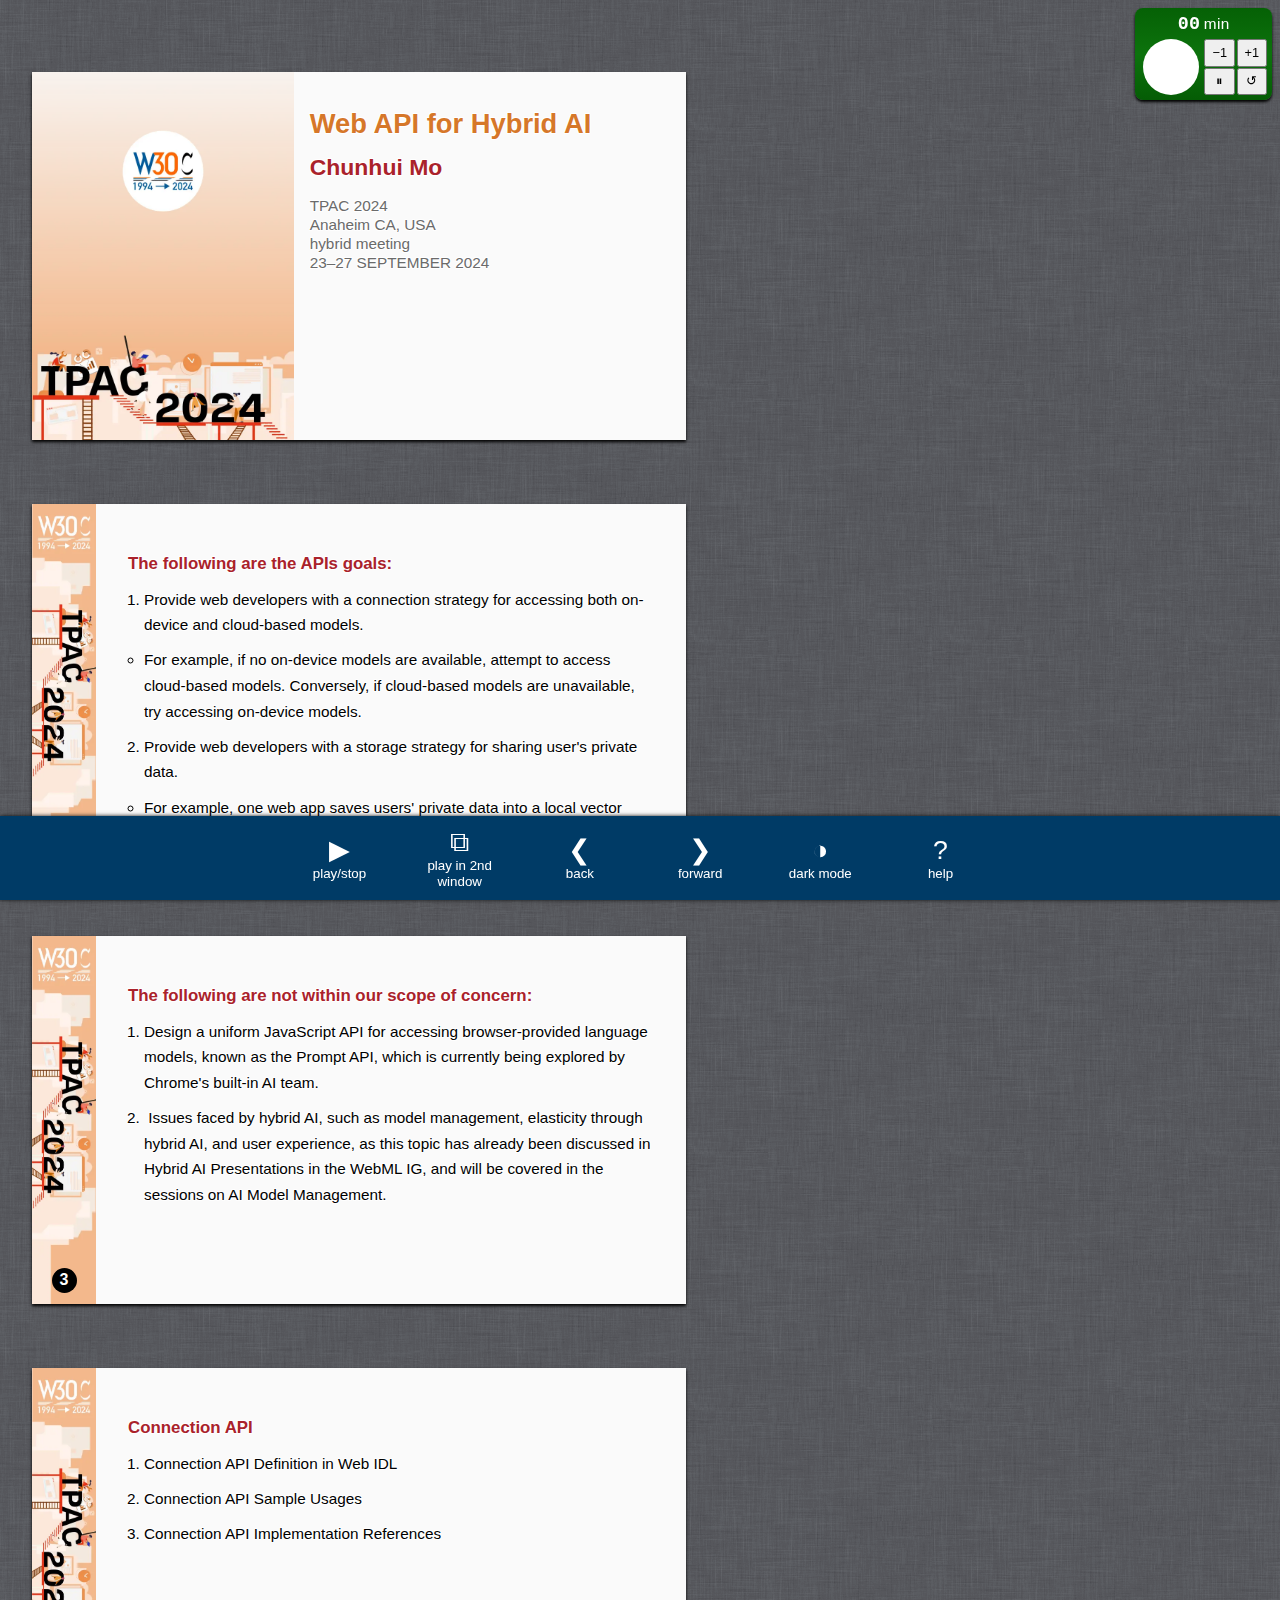
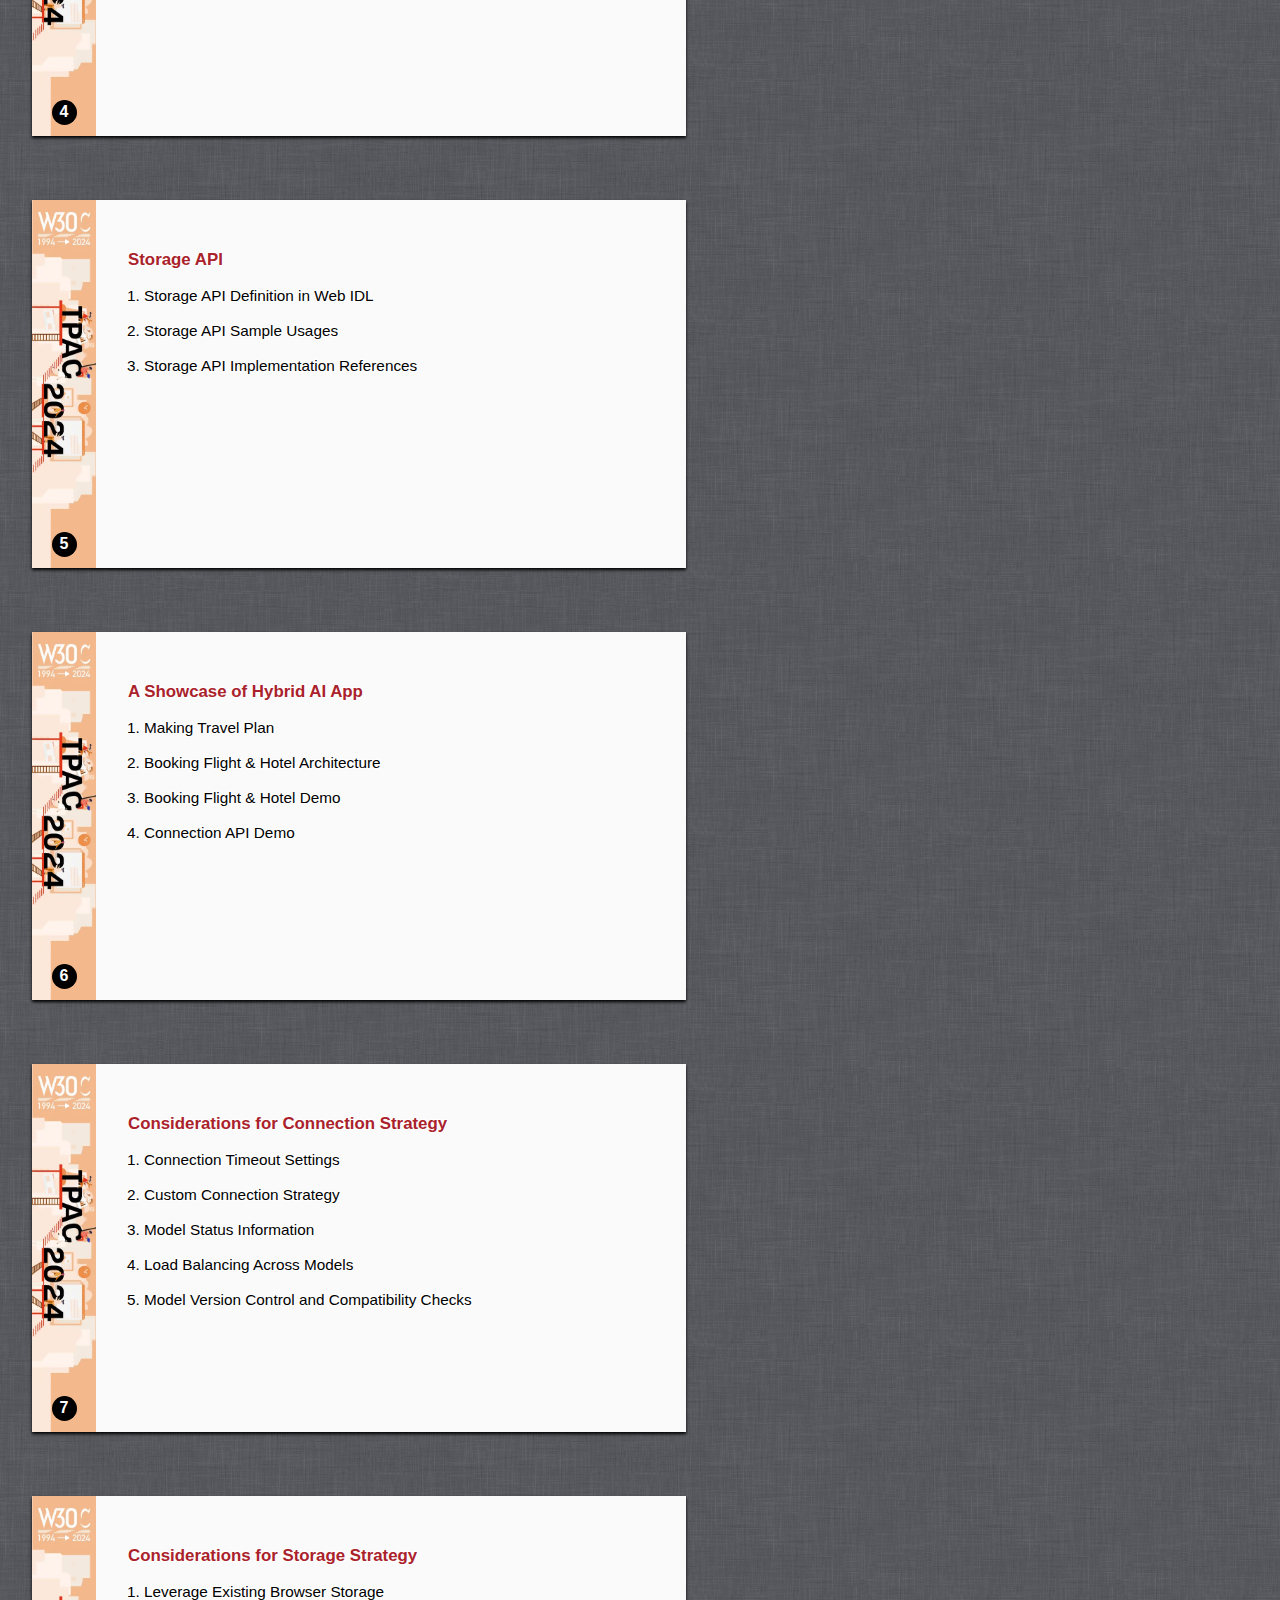
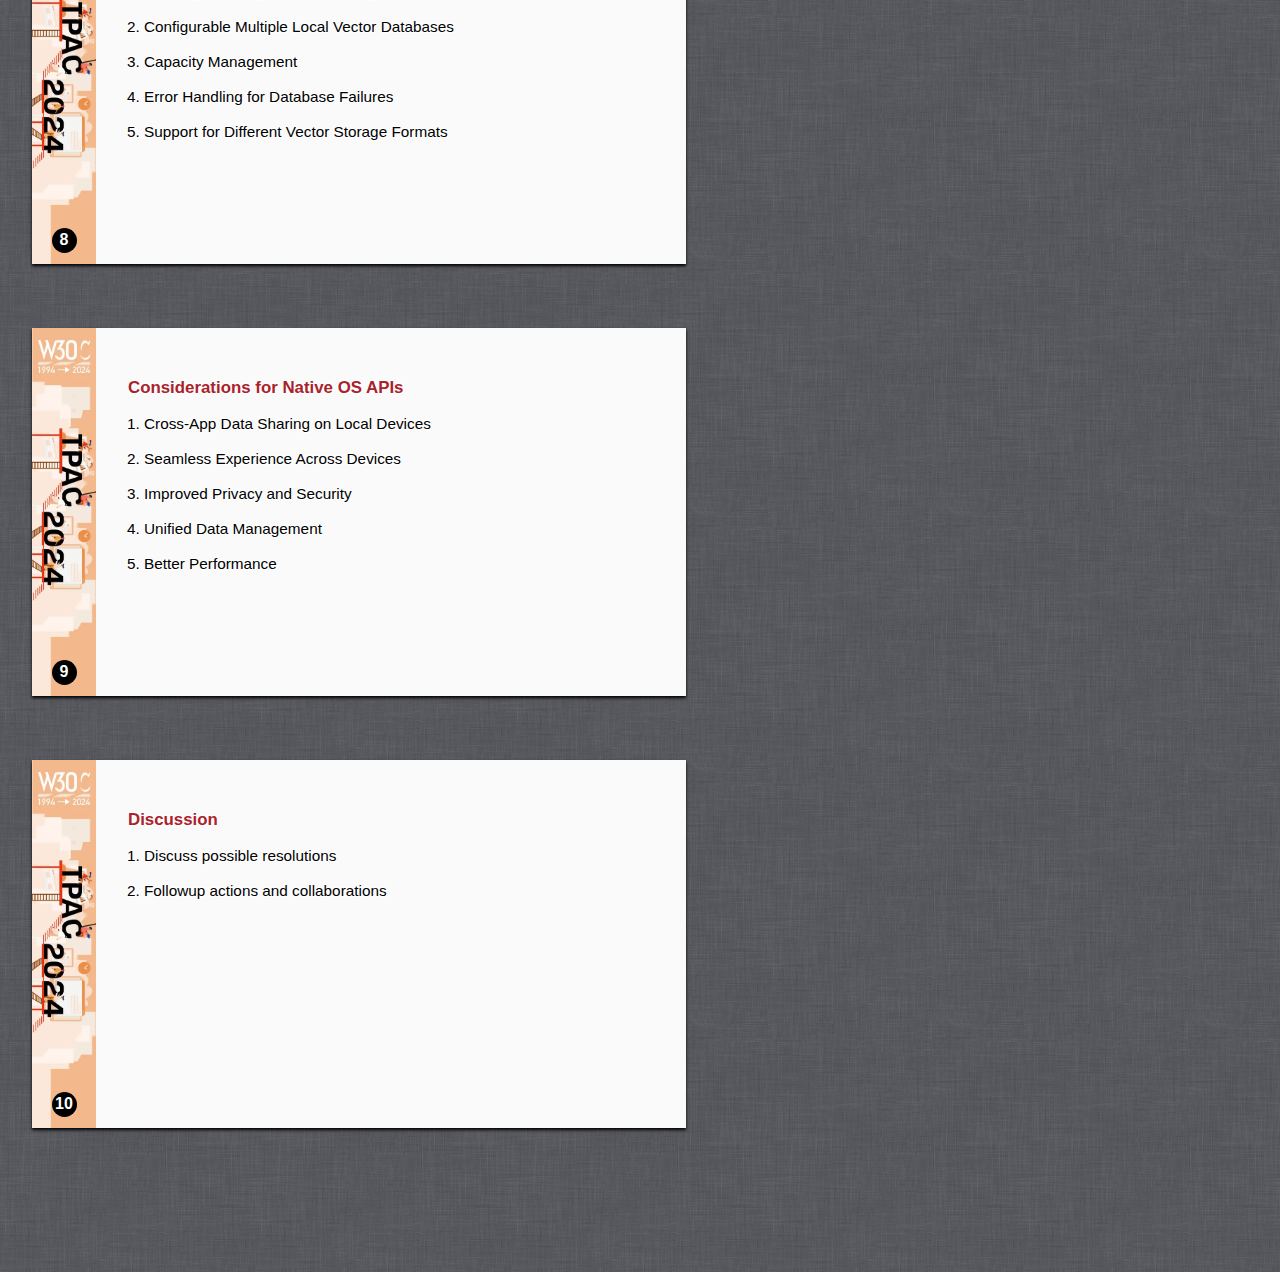
==== commit d4c11631: "Update Overview.html" ====
--- a/docs/Templates/Overview.html
+++ b/docs/Templates/Overview.html
@@ -1,1540 +1,144 @@
 <!DOCTYPE html>
 
 <html lang="en-us">
- <head>
-  <meta charset=UTF-8>
-  <meta content="width=device-width" name="viewport">
-  <title>%%Title%%</title>
-  <link rel="stylesheet" href="../Templates/slides.css">
-  <!-- To use the b6+ framework, include this: -->
-  <script src="../Templates/b6plus.js"></script>
-  <!-- To use the Shower framework, remove b6plus above and add these two: -->
-  <!--   <script src="../Templates/shower.js"></script>         -->
-  <!--   <script src="../Templates/iframe-fixup.js"></script>   -->
- </head>
- <body class="shower fade-in duration=15">
+  <head>
+    <meta charset="UTF-8" />
+    <meta content="width=device-width" name="viewport" />
+    <title>Web API for Hybrid AI</title>
+    <link rel="stylesheet" href="../Templates/slides.css" />
+    <!-- To use the b6+ framework, include this: -->
+    <script src="../Templates/b6plus.js"></script>
+    <!-- To use the Shower framework, remove b6plus above and add these two: -->
+    <!--   <script src="../Templates/shower.js"></script>         -->
+    <!--   <script src="../Templates/iframe-fixup.js"></script>   -->
+  </head>
+  <body class="shower fade-in duration=15">
+    <!-- Remove this element if you don't want a progress bar: -->
+    <div class="progress"></div>
 
-  <section class="long comment">
-   <p>This is a template for slides for <a
-   href="https://www.w3.org/2024/09/TPAC/">TPAC 2024</a>.</p>
-
-   <p><strong>Author(s)</strong><br>
-    The <strong><a href="Overview.html#manual" >user manual</a></strong> at the
-   end has setup information and instructions.<br>
-    To write slides, look at the slides in this
-   template.</p>
-
-   <!-- For b6plus: -->
-   <p><strong>Reader(s)</strong><br>
-    To start the slide show,
-   press ‘A’. Return to the index with ‘A’ or ‘Esc’. On a
-   touch screen, use a 3-finger touch. Double click to
-   open a specific slide. In slide mode, press ‘?’ (question mark) to
-   get a list of available commands.</p>
-
-   <!-- For Shower: -->
-   <!-- <p><strong>To start the slide show,</strong> press Shift+F5
-   (Command+Enter on Mac).
-   Return to the index by pressing ‘Esc’. You can also click to
-   open a specific slide.</p> -->
-
-   <p><strong>If it doesn't work:</strong> Slide mode requires a
-   recent browser with JavaScript. If you are using the <a
-   href="https://noscript.net/" >‘NoScript’</a> add-on (Firefox or the
-   Tor Browser), or changed the <a
-   href="https://support.google.com/chrome/answer/114662?hl=en&amp;co=GENIE.Platform=Desktop"
-   >‘site settings’</a> (Chrome, Vivaldi, Opera, Brave and some other
-   browsers), or the ‘permissions for this site’ (Edge), you may have
-   to explicitly allow JavaScript on these slides. Internet Explorer
-   is not supported.</p>
-  </section>
-
-  <!--=============================================================
-			    Example slides
-  ==============================================================-->
-
-  <!-- Remove this element if you don't want a progress bar: -->
-  <div class=progress></div>
-
-  <!-- Remove this element if you don't want the remaining time in
+    <!-- Remove this element if you don't want the remaining time in
        index mode and on the 2nd screen. If you keep it, you may want
        to add the class "duration=n" on BODY, where n is the initial
        number of minutes on the clock. Default is 30. -->
-  <div class=clock></div>
+    <div class="clock"></div>
 
-  <!-- Alternative: Show also real time and elapsed time. -->
-  <!-- <div class=fullclock></div> -->
+    <!-- Alternative: Show also real time and elapsed time. -->
+    <!-- <div class=fullclock></div> -->
 
-  <!-- What a screen reader should say on leaving slide mode,
+    <!-- What a screen reader should say on leaving slide mode,
        instead of the default ‘Stopped.’ -->
-  <div role=region aria-live=assertive>
-    Leaving slide mode.
-  </div>
+    <div role="region" aria-live="assertive">Leaving slide mode.</div>
 
+    <section class="slide cover clear">
+      <h1><small>Web API for Hybrid AI</small></h1>
+      <address>Chunhui Mo</address>
+      <p>
+        TPAC 2024<br />
+        Anaheim CA, USA<br />
+        hybrid meeting<br />
+        23–27 SEPTEMBER 2024
+      </p>
+    </section>
 
-  <section class="slide cover clear">
-   <h1>%%Title%%</h1>
-   <address>%%Author%%</address>
-   <p>TPAC 2024<br>
-     Anaheim CA, USA<br>
-     hybrid meeting<br>
-     23–27 SEPTEMBER 2024</p>
-  </section>
+    <section class="slide" id="apis-goals">
+      <h3>The following are the APIs goals:</h3>
+      <ol class="emerge">
+        <li>Provide web developers with a connection strategy for accessing both on-device and cloud-based models.</li>
+        <ul>
+          <li class="next">
+            For example, if no on-device models are available, attempt to access cloud-based models. Conversely, if cloud-based models are unavailable, try accessing on-device models.
+          </li>
+        </ul>
+        <li>Provide web developers with a storage strategy for sharing user's private data.</li>
+        <ul>
+          <li class="next">
+            For example, one web app saves users' private data into a local vector database. Another web app, when accessing a on-device language model, can leverage this data through a local RAG
+            system.
+          </li>
+        </ul>
+      </ol>
+    </section>
 
-  <section class=comment>
-   <p>Notes for slide 1 can be put here.</p>
-  </section>
+    <section class="slide" id="not-goals">
+      <h3>The following are not within our scope of concern:</h3>
+      <ol class="emerge">
+        <li class="next">Design a uniform JavaScript API for accessing browser-provided language models, known as the Prompt API, which is currently being explored by Chrome's built-in AI team.</li>
+        <li class="next">
+          Issues faced by hybrid AI, such as model management, elasticity through hybrid AI, and user experience, as this topic has already been discussed in Hybrid AI Presentations in the WebML IG,
+          and will be covered in the sessions on AI Model Management.
+        </li>
+      </ol>
+    </section>
 
+    <section class="slide" id="connection-api">
+      <h3>Connection API</h3>
+      <ol class="emerge">
+        <li class="next">Connection API Definition in Web IDL</li>
+        <li class="next">Connection API Sample Usages</li>
+        <li class="next">Connection API Implementation References</li>
+      </ol>
+    </section>
 
-  <section class="slide" id="lists">
-   <h2>Lists</h2>
-   <h3>This is an H3</h3>
-   <ol>
-    <li>Potatoes</li>
-    <li>Onions and olives</li>
-   </ol>
-   <h3>Another H3</h3>
-   <ul>
-    <li>North pole</li>
-    <li>East pole</li>
-   </ul>
-  </section>
+    <section class="slide" id="storage-api">
+      <h3>Storage API</h3>
+      <ol class="emerge">
+        <li class="next">Storage API Definition in Web IDL</li>
+        <li class="next">Storage API Sample Usages</li>
+        <li class="next">Storage API Implementation References</li>
+      </ol>
+    </section>
 
-  <section class=comment>
-   <p>Notes for slide 2 can be put here.</p>
-  </section>
+    <section class="slide" id="showcase-app">
+      <h3>A Showcase of Hybrid AI App</h3>
+      <ol class="emerge">
+        <li class="next">Making Travel Plan</li>
+        <li class="next">Booking Flight & Hotel Architecture</li>
+        <li class="next">Booking Flight & Hotel Demo</li>
+        <li class="next">Connection API Demo</li>
+      </ol>
+    </section>
 
+    <section class="slide" id="connection-strategy">
+      <h3>Considerations for Connection Strategy</h3>
+      <ol class="emerge">
+        <li class="next">Connection Timeout Settings</li>
+        <li class="next">Custom Connection Strategy</li>
+        <li class="next">Model Status Information</li>
+        <li class="next">Load Balancing Across Models</li>
+        <li class="next">Model Version Control and Compatibility Checks</li>
+      </ol>
+    </section>
 
-  <section class="slide slide-in">
-   <h2>Lists with icons</h2>
-   <ul class=with-icons>
-    <li><span>♪</span> North pole</li>
-    <li><span>🍉</span> East pole</li>
-    <li><img src="../Templates/piechart.png" alt="pie chart"> Metro pole</li>
-    <li><img src="../Templates/w3c-white-blue-circle.svg" alt="W3C"> Straw pole</li>
-    <li><span>🐥</span> Pole tree</li>
-   </ul>
-  </section>
+    <section class="slide" id="storage-strategy">
+      <h3>Considerations for Storage Strategy</h3>
+      <ol class="emerge">
+        <li class="next">Leverage Existing Browser Storage</li>
+        <li class="next">Configurable Multiple Local Vector Databases</li>
+        <li class="next">Capacity Management</li>
+        <li class="next">Error Handling for Database Failures</li>
+        <li class="next">Support for Different Vector Storage Formats</li>
+      </ol>
+    </section>
 
-  <section class=comment>
-   <p>Notes.</p>
-  </section>
+    <section class="slide" id="native-apis">
+      <h3>Considerations for Native OS APIs</h3>
+      <ol class="emerge">
+        <li class="next">Cross-App Data Sharing on Local Devices</li>
+        <li class="next">Seamless Experience Across Devices</li>
+        <li class="next">Improved Privacy and Security</li>
+        <li class="next">Unified Data Management</li>
+        <li class="next">Better Performance</li>
+      </ol>
+    </section>
 
-  <section class="slide">
-   <h2>Some elements</h2>
-   <p>Words can be given a <strong>strong emphasis</strong>, which
-   makes them appear in bold</p>
-   <p>The <em>normal emphasis</em> has a highlighter effect.</p>
-   <p>Code looks like this: <code>if (a) return b;</code></p>
-   <p>This link goes to <a href="#lists">slide 2</a></p>
-   <p class="note">This is an example of a note, in a smaller font</p>
-  </section>
-
-  <section class=comment>
-   <p>Notes.</p>
-  </section>
-
-
-  <section class="slide">
-   <h2>Incremental display (1/3)</h2>
-   <div class=columns>
-    <div>
-     <p>Unfold (default style)</p>
-     <ul>
-      <li>This item is shown right away</li>
-      <li class="next">This one appears on a key press</li>
-      <li class="next">The 2nd key press reveals this</li>
-      <li class="next">And then this</li>
-     </ul>
-    </div>
-    <div>
-     <p>Fade in (<code>class=emerge</code>)</p>
-     <ul class=emerge>
-      <li>This item is shown right away</li>
-      <li class="next">This one appears on a key press</li>
-      <li class="next">The 2nd key press reveals this</li>
-      <li class="next">And then this</li>
-     </ul>
-    </div>
-   </div>
-  </section>
-
-  <section class=comment>
-   <p>Notes.</p>
-  </section>
-
-
-  <section class="slide cut-in">
-   <h2>Incremental display (2/3)</h2>
-   <div class=columns>
-    <div>
-     <p>Quick<br> (<code>class=quick</code>)</p>
-     <ul class=quick>
-      <li class="next">This one appears on a key press</li>
-      <li class="next">The 2nd key press reveals this</li>
-      <li class="next">And then this</li>
-     </ul>
-    </div>
-    <div>
-     <p>Fade in + red items<br> (<code>class="emerge strong"</code>)</p>
-     <ul class="emerge strong">
-      <li class="next">This one appears on a key press</li>
-      <li class="next">The 2nd key press reveals this</li>
-      <li class="next">And then this</li>
-     </ul>
-    </div>
-   </div>
-  </section>
-
-  <section class=comment>
-   <p>Notes.</p>
-  </section>
-
-
-  <section class="slide">
-   <h2>Incremental display (3/3)</h2>
-   <div class=columns>
-    <div>
-     <p>Quick + greeked<br> (<code>class="quick greeked"</code>)</p>
-     <ul class="quick greeked">
-      <li class="next">The first item</li>
-      <li class="next">Another item</li>
-      <li class="next">The third item</li>
-     </ul>
-    </div>
-    <div>
-     <p>Fade in + red + dim (<code>class= "emerge strong dim"</code>)</p>
-     <ul class="emerge strong dim">
-      <li class="next">This one appears on a key press</li>
-      <li class="next">The 2nd key press reveals this</li>
-      <li class="next">And then this</li>
-     </ul>
-    </div>
-   </div>
-  </section>
-
-  <section class=comment>
-   <p>Notes.</p>
-  </section>
-
-
-  <section class="slide">
-   <h2>Elements updated in-place</h2>
-   <p>Combining class=incremental with class=in-place
-     yields elements that are displayed one by one, with each one
-     replacing the previous. Example:
-   <ol class="incremental in-place">
-     <li>First element
-     <li>The second replaces the first<br>
-       until it itself is replaced
-     <li>The third replaces the second.
-   </ol>
-   <p class=note>(class=overlay is an alias for class=incremental.)
-  </section>
-
-  <section class=comment>
-   <p>Notes.</p>
-  </section>
-
-
-  <section class="slide side">
-   <h2>An image on the side</h2>
-   <img class="side" width=498 height=575
-	src="https://www.w3.org/Talks/2017/0520-CSS-Sud-Web/CSS_color_tree3t"
-	alt="[Picture of a stylized tree with colorful, square leaves]">
-   <p>It seems the famous ‘lorem ipsum’ is based on a text by Cicero,
-   but with the lines mixed up. On a Cicero by the text, it seems the
-   ‘ipsum lorem’ is famous based with lines but mixed up.</p>
-  </section>
-
-  <section class=comment>
-   <p>Notes.</p>
-  </section>
-
-
-  <section class="slide side r">
-   <h2>An image on the side</h2>
-   <img class="side" width=498 height=575
-	src="https://www.w3.org/Talks/2017/0520-CSS-Sud-Web/CSS_color_tree3t"
-	alt="[Picture of a stylized tree with colorful, square
-	     leaves]">
-   <p>And again, with class <code>slide side right</code>.</p>
-   <p>It seems the famous ‘lorem ipsum’ is based on a text by Cicero,
-   but with the lines mixed up. On a Cicero by the text, it seems the
-   ‘ipsum lorem’ is famous based with lines but mixed up.</p>
-  </section>
-
-  <section class=comment>
-   <p>Notes.</p>
-  </section>
-
-
-  <section class="slide side clear">
-   <h2>A ‘bleeding’ image</h2>
-   <img class="side cover" width=550 height=451
-	src="https://www.w3.org/2018/Talks/TPAC-2018/ceo-update/diversity.jpg"
-	alt="[Top view of four pairs of hand holding each other crosswise]">
-   <p>Adding class <code>cover</code> to the image makes it stretch to
-   the edges of the slide.</p>
-   <p class=note>Hint: Add class=clear on the slide to omit the banner
-   and slide number.</p>
-  </section>
-
-  <section class=comment>
-   <p>Notes.</p>
-  </section>
-
-
-  <section class="slide side right">
-   <h2>A ‘bleeding’ image</h2>
-   <img class="side cover" width=550 height=451
-	src="https://www.w3.org/2018/Talks/TPAC-2018/ceo-update/diversity.jpg"
-	alt="[Top view of four pairs of hand holding each other crosswise]">
-   <p>And also on the right side…</p>
-  </section>
-
-  <section class=comment>
-   <p>Notes.</p>
-  </section>
-
-
-  <section class="slide side big">
-   <h2>A big image on the side</h2>
-   <img class="side" width=498 height=575
-	src="https://www.w3.org/Talks/2017/0520-CSS-Sud-Web/CSS_color_tree3t"
-	alt="[Picture of a stylized tree with colorful, square leaves]">
-   <p>It seems the famous ‘lorem ipsum’ is based on a text by Cicero,
-   but with the lines mixed up. On a Cicero by the text, it seems the
-   ‘ipsum lorem’ is famous based with lines but mixed up.</p>
-  </section>
-
-  <section class=comment>
-   <p>Notes.</p>
-  </section>
-
-
-  <section class="slide side right big">
-   <h2>A big image on the side</h2>
-   <img class="side" width=498 height=575
-	src="https://www.w3.org/Talks/2017/0520-CSS-Sud-Web/CSS_color_tree3t"
-	alt="[Picture of a stylized tree with colorful, square leaves]">
-   <p>And again, with class ‘slide side right big’.</p>
-   <p>It seems the famous ‘lorem ipsum’ is based on a text by Cicero,
-   but with the lines mixed up…</p>
-  </section>
-
-  <section class=comment>
-   <p>Notes.</p>
-  </section>
-
-
-  <section class="slide side big clear">
-   <h2>A big, ‘bleeding’ image</h2>
-   <img class="side cover" width=550 height=451
-	src="https://www.w3.org/2018/Talks/TPAC-2018/ceo-update/diversity.jpg"
-	alt="[Top view of four pairs of hand holding each other crosswise]">
-   <p>It seems the famous ‘lorem ipsum’ is based on a text by Cicero,
-   but with the lines mixed up. On a Cicero by the text, it seems the
-   ‘ipsum lorem’ is famous based with lines but mixed up.</p>
-  </section>
-
-  <section class=comment>
-   <p>Notes.</p>
-  </section>
-
-
-  <section class="slide side right big">
-   <h2>A big, ‘bleeding’ image</h2>
-   <img class="side cover" width=550 height=451
-	src="https://www.w3.org/2018/Talks/TPAC-2018/ceo-update/diversity.jpg"
-	alt="[Top view of four pairs of hand holding each other crosswise]">
-   <p>And on the right side…</p>
-  </section>
-
-  <section class=comment>
-   <p>Notes.</p>
-  </section>
-
-
-  <section class="slide" id="figures">
-   <h2>A figure</h2>
-   <details>
-    <summary>
-     <img src="../Templates/piechart.png" alt="pie chart" height=405>
-    </summary>
-    <p>The description of the pie chart, here as a table:
-    <table class=striped>
-     <thead>
-      <tr><th>Name <th>Percentage
-     <tbody>
-      <tr><td>Andy <td>16%
-      <tr><td>Chloe <td>21%
-      <tr><td>Daniel <td>13%
-      <tr><td>Grace <td>20%
-      <tr><td>Sophia <td>30%
-    </table>
-   </details>
-  </section>
-
-  <section class=comment>
-   <p>Notes.</p>
-  </section>
-
-
-  <section class="slide" id="columns">
-   <h2>In columns</h2>
-   <div class="columns">
-    <section>
-     <h3>Title</h3>
-     <p>Children of an element with a class of <code>columns</code> are
-      distributed over two columns</p>
+    <section class="slide" id="discussion">
+      <h3>Discussion</h3>
+      <ol class="emerge">
+        <li>Discuss possible resolutions</li>
+        <li>Followup actions and collaborations</li>
+      </ol>
     </section>
-    <section>
-     <h3>Title</h3>
-     <p>This is the second child, which goes into the right
-      column</p>
-    </section>
-    <section>
-     <h3>Title</h3>
-     <p>And this is the third one. Left column again.</p>
-    </section>
-    <p>Etc.</p>
-   </div>
-  </section>
-
-  <section class=comment>
-   <p>Notes.</p>
-  </section>
-
-
-  <section class="slide" id="place">
-   <div class="place t l"><strong>place t l</strong></div>
-   <div class="place t"><strong>place t</strong></div>
-   <div class="place t r"><strong>place t r</strong></div>
-   <div class="place l">Here is something for the left
-   side, with class <strong>place l</strong></div>
-   <div class="place">class <strong>place</strong> puts an element
-   centered in a 3×3 grid</div>
-   <div class="place r"><strong>place r</strong></div>
-   <div class="place b l"><strong>place b l</strong></div>
-   <div class="place b"><strong>place b</strong></div>
-   <div class="place b r">combine <strong>place</strong> with
-   <strong>top</strong> (or <strong>t</strong>),
-   <strong>right</strong> (or <strong>r</strong>),
-   <strong>bottom</strong> (or <strong>b</strong>) and
-   <strong>left</strong> (or <strong>l</strong>)</div>
-  </section>
-
-  <section class=comment>
-   <p>Notes.</p>
-  </section>
-
-
-  <section class="slide">
-   <h2>Numbered lines of code</h2>
-   <pre class="numbered">
-Lines in a PRE can be numbered
-                       (automatically)
-  * Give the PRE a class of "numbered"
-  * Works for up to 20 lines
-                       (depending on font size)
-  six
-   seven
-   eight
-    nine
-    ten
-  eleven</pre>
-  </section>
-
-  <section class=comment>
-   <p>Notes.</p>
-  </section>
-
-
-  <section class="slide">
-    <h2>Striped tables</h2>
-    <table class="striped">
-      <tr><td>row 1</td><td>has no background</td></tr>
-      <tr><td>row 2</td><td>has a gray background</td></tr>
-      <tr><td>row 3</td><td>has no background</td></tr>
-      <tr><td>row 4</td><td>has a gray background</td></tr>
-      <tr><td>etc.</td><td></td></tr>
-      <tr><td>etc.</td><td></td></tr>
-    </table>
-  </section>
-
-  <section class=comment>
-   <p>Notes.</p>
-  </section>
-
-
-  <section class="slide lightmode">
-   <h2>Image overlay: cover</h2>
-   <!-- Photo by AleRimoldi, source: https://commons.wikimedia.org/wiki/File:Statue_de_Gutenberg_%C3%A0_Strasbourg.jpg -->
-   <img width=500 height=667
-	src="../Templates/gutenberg_f9f9f9.jpg"
-	alt="Image: Statue of Gutenberg"
-	class="cover">
-   <p class="place bottom right">Careful, some images make the text hard to
-   read!</p>
-  </section>
-
-  <section class=comment>
-   <p>Notes.</p>
-  </section>
-
-
-  <section class="slide lightmode">
-   <h2>Image overlay: fit</h2>
-   <!-- Photo by AleRimoldi, source: https://commons.wikimedia.org/wiki/File:Statue_de_Gutenberg_%C3%A0_Strasbourg.jpg -->
-   <img width=500 height=667
-	src="../Templates/gutenberg_f9f9f9.jpg"
-	alt="Image: Statue of Gutenberg"
-	class="fit">
-   <p class="place l">Careful, some images make the text
-   hard to read!</p>
-  </section>
-
-  <section class=comment>
-   <p>Notes.</p>
-  </section>
-
-
-  <section class="slide darkmode">
-    <h2>White text</h2>
-    <img width=505 height=353
-	 src="https://www.w3.org/2020/Talks/ac-slides/template/coast.jpg"
-	 class="cover" style="object-position: 94% 100%"
-	 alt="[photo with a beach, cliffs, buildings, dark clouds and a surfer]" >
-    <ul>
-      <li>Use a class of <code>slide darkmode</code> for
-      white-on-black</li>
-      <li>Useful for text on a dark background</li>
-    </ul>
-    <p class="note">(Photo <a
-    href="https://unsplash.com/photos/XBbX5PYOvC0/info" >‘Surfer and
-    the stormy sea’</a> by <a href="https://unsplash.com/@xavifuji"
-    >Xavier Nohet</a>)</p>
-  </section>
-
-  <section class=comment>
-   <p>Notes.</p>
-  </section>
-
-
-  <section class="slide">
-   <h2>Shout and grow!</h2>
-   <p>Shout:</p>
-   <p class="shout">Takahashi method!</p>
-   <p>Shout &amp; Grow:</p>
-   <p class="shout grow">Animated</p>
-   <p class="grow">Grow: Don't use this too often!</p>
-  </section>
-
-  <section class=comment>
-   <p>Notes.</p>
-  </section>
-
-
-  <section class="slide">
-   <h2>Slide transitions</h2>
-   <p>The style sheet predefines several transitions: fade-in, slide-in,
-   move-left, etc.</p>
-   <p>A transition can be set globally, applying to all slides; or
-   locally, applying only to the transition between this slide and the
-   next.</p>
-  </section>
-
-  <section class=comment>
-   <p>Notes.</p>
-  </section>
-
-
-  <section class="slide">
-   <h2>Convert to PDF</h2>
-
-   <div class="columns">
-    <div>
-     <p>Print in <em>portrait</em> mode to get:
-     <ul>
-      <li>multiple slides per page
-      <li>notes between the slides
-     </ul>
-     <div style="border: thin solid; padding: 0.6em 0.6em 0">
-      <p>📃︎ Try it! [W3C team only]</p>
-      <p><a href="Overview.html,pdf" title="slides + notes"
-       >A4</a>
-       or <a href="Overview.html,pdfl" title="slides + nodes"
-       >Letter</a></p>
-     </div>
-    </div>
-    <div>
-     <p>Print in <em>landscape</em> mode to get:</p>
-     <ul>
-      <li>one slide = one page
-      <li>no notes
-     </ul>
-     <div style="border: thin solid; padding: 0.6em 0.6em 0">
-      <p>📃︎  Try it! [W3C team only]</p>
-      <p><a href="Overview.html,pdf?size=A4+landscape" >PDF
-       slides</a></p>
-     </div>
-    </div>
-   </div>
-  </section>
-
-  <section class=comment>
-   <p>Notes.</p>
-  </section>
-
-
-  <section class="slide final">
-   <h2>Conclusion</h2>
-   <ol>
-    <li>Making slides is easy</li>
-    <li>Questions?</li>
-   </ol>
-  </section>
-
-  <section class=comment>
-   <p>Notes.</p>
-  </section>
-
-
-  <!--=============================================================
-			     User manual
-  ==============================================================-->
-
-  <section class="long comment" id="manual">
-    <!-- toc -->
-
-   <h1>User manual</h1>
-
-   <h2 id="setting-up">Setting up your slides</h2>
-
-   <p>This is a template for slides for <a
-   href="https://www.w3.org/2024/09/TPAC/" >TPAC 2024</a>. It uses either
-   the <a href="http://shwr.me/" >Shower</a> script (version 3.2) or
-   the <a href="https://www.w3.org/Talks/Tools/b6plus/" >b6+</a>
-   script for the presentation and has a style sheet based on the TPAC
-   2024 visual style. (To enable Shower, uncomment the
-   <strong>script</strong> tag in the HTML source.)</p>
-
-   <p>All slides have to be online before</p>
-
-   <ul>
-    <li>@@ August, for slides for the Intro session</li>
-    <li>@@ September, for slides for the AC days</li>
-   </ul>
-
-   <p>If you cannot put them
-   online yourself, you can download a zip (see below) with everything
-   needed to develop slides offline and ask <a
-   href="mailto:bert@w3.org">Bert</a> for help uploading the
-   slides once they are ready.</p>
-
-   <h3>Developing slides online (W3C team)</h3>
-
-   <p>Writing slides <strong>online</strong> (with JigEdit, WebDav or
-   CVS) is only available to the W3C team. Make a directory under <a
-   href="https://www.w3.org/2024/Talks/TPAC/"
-   >https://www.w3.org/2024/Talks/TPAC/</a>. Copy the <a
-   href="https://www.w3.org/2024/Talks/TPAC/Templates/Overview.html"
-   >Overview.html</a> from <a
-   href="https://www.w3.org/2024/Talks/TPAC/Templates/"
-   >https://www.w3.org/2024/Talks/TPAC/Templates/</a> into your
-   directory and edit the content, or just use it as an example.</p>
-
-   <h3>Developing slides offline</h3>
-
-   <p>If you develop your slides <strong>offline</strong> (or plan to
-   present them without a network), then download this <a
-   href="https://www.w3.org/2024/Talks/TPAC/Templates/TPAC-2024-slides-template.zip"
-   >zip file</a>. Unpacking it creates the following directories and
-   files:</p>
-
-   <ul class="tree">
-     <li><code><strong>TPAC-2024/</strong></code><br>
-      │</li>
-     <li> └─ <code><strong>Templates/</strong></code><br>
-          │</li>
-     <li>     ├─ <code><a
-     href="https://www.w3.org/2024/Talks/TPAC/Templates/Overview.html"
-     >Overview.html</a> (this file)</code><br>
-          │</li>
-     <li>     ├─ <code><a
-     href="https://www.w3.org/2024/Talks/TPAC/Templates/shower.js"
-     >shower.js</a> (a JavaScript file)</code><br>
-          │</li>
-     <li>     ├─ <code><a
-     href="https://www.w3.org/2024/Talks/TPAC/Templates/iframe-fixup.js"
-     >iframe-fixup.js</a> (a JavaScript file)</code><br>
-          │</li>
-     <li>     ├─ <code><a
-     href="https://www.w3.org/2024/Talks/TPAC/Templates/b6plus.js"
-     >b6plus.js</a> (a JavaScript file)</code><br>
-          │</li>
-     <li>     ├─ <code><a
-     href="https://www.w3.org/2024/Talks/TPAC/Templates/slides.css"
-     >slides.css</a> (a CSS file)</code><br>
-          │</li>
-     <li>     ├─ <code><a
-     href="https://www.w3.org/2024/Talks/TPAC/Templates/linen.png"
-     >linen.png</a> (a PNG image)</code><br>
-          │</li>
-     <li>     ├─ <code><a
-     href="https://www.w3.org/2024/Talks/TPAC/Templates/side-banner.svg"
-     >side-banner.svg</a> (an SVG image)</code><br>
-          │</li>
-     <li>     ├─ <code><a
-     href="https://www.w3.org/2024/Talks/TPAC/Templates/side-banner-dark.svg"
-     >side-banner-dark.svg</a> (an SVG image)</code><br>
-          │</li>
-     <li>     ├─ <code><a
-     href="https://www.w3.org/2024/Talks/TPAC/Templates/gutenberg_f9f9f9.jpg"
-     >gutenberg_f9f9f9.jpg</a> (a JPEG image)</code><br>
-          │</li>
-     <li>     ├─ <code><a
-     href="https://www.w3.org/2024/Talks/TPAC/Templates/piechart.png"
-     >piechart.png</a> (a PNG image)</code><br>
-          │</li>
-     <li>     ├─ <code><a
-     href="https://www.w3.org/2024/Talks/TPAC/Templates/w3c-white-blue-circle.svg"
-     >w3c-white-blue-circle.svg</a> (an SVG image)</code><br>
-          │</li>
-     <li>     ├─ <code><a
-     href="https://www.w3.org/2024/Talks/TPAC/Templates/Lato-Bold.woff"
-     >Lato-Bold.woff</a> (a Web font)</code><br>
-          │</li>
-     <li>     ├─ <code><a
-     href="https://www.w3.org/2024/Talks/TPAC/Templates/Lato-BoldItalic.woff"
-     >Lato-BoldItalic.woff</a> (a Web font)</code><br>
-          │</li>
-     <li>     ├─ <code><a
-     href="https://www.w3.org/2024/Talks/TPAC/Templates/Lato-Italic.woff"
-     >Lato-Italic.woff</a> (a Web font)</code><br>
-          │</li>
-     <li>     ├─ <code><a
-     href="https://www.w3.org/2024/Talks/TPAC/Templates/Lato-Regular.woff"
-     >Lato-Regular.woff</a> (a Web font)</code><br>
-          │</li>
-     <li>     ├─ <code><a
-     href="https://www.w3.org/2024/Talks/TPAC/Templates/Montserrat-Bold.woff"
-     >Montserrat-Bold.woff</a> (a Web font)</code><br>
-          │</li>
-     <li>     ├─ <code><a
-     href="https://www.w3.org/2024/Talks/TPAC/Templates/Montserrat-BoldItalic.woff"
-     >Montserrat-BoldItalic.woff</a> (a Web font)</code><br>
-          │</li>
-     <li>     ├─ <code><a
-     href="https://www.w3.org/2024/Talks/TPAC/Templates/Montserrat-Black.woff"
-     >Montserrat-Black.woff</a> (a Web font)</code><br>
-          │</li>
-     <li>     └─ <code><a
-     href="https://www.w3.org/2024/Talks/TPAC/Templates/Montserrat-BlackItalic.woff"
-     >Montserrat-BlackItalic.woff</a> (a Web font)</code></li>
-   </ul>
-
-   <p>Make a directory for your own slides under
-   <strong>TPAC-2024</strong>. You can copy the
-   <strong>Overview.html</strong> file there as a starting point, or
-   just use it as an example. If you make any images, put them in that
-   directory as well.</p>
-
-   <p>If you are able to upload your slides, put your directory with
-   all that it contains under <a
-   href="https://www.w3.org/2024/Talks/TPAC/"
-   >https://www.w3.org/2024/Talks/TPAC/</a>. There is no need to
-   upload the <strong>Templates</strong> directory. It is is already
-   there.</p>
-
-   <h2 id="features">Writing slides</h2>
-
-   <h3>Slides</h3>
-
-   <p>Each slide is a <strong>section</strong> element with a class of
-   <strong>slide</strong>:</p>
-
-   <pre>&lt;section class="slide">
-  ... slide content here...
-&lt;/section></pre>
-
-   <p>Inside the slides, use normal HTML elements (<strong>p, ul,
-   em,</strong> etc.).</p>
-
-   <h3>Speaker notes or comments</h3>
-
-   <p>You can add additional text, such as speaker notes or
-   explanations, between the slides. They will be visible in index
-   mode but not in slide mode. Use elements with a class
-   of <strong>comment</strong>:</p>
-
-   <pre>&lt;section class="comment">
-  ... text here...
-&lt;/section></pre>
-
-   <h3>Slide numbers</h3>
-
-   <p>If a slide should <em>not</em> have a slide number and an image banner,
-   add the class <strong>clear</strong>:</p>
-
-   <pre>&lt;section class="slide clear">
-  ... slide content here...
-&lt;/section></pre>
-
-   <p>On <a href="#title-slides">title slides</a>
-   and <a href="#final-slides">final slides</a> (see below), this only
-   removes the number, not the banner.</p>
-
-   <p>Adding the class <strong>clear</strong> on
-   the <strong>body</strong> element omits the slide number and the
-   side banner from <em>all</em> slides.
-
-   <h3 id="title-slides">Title slides (cover slides)</h3>
-
-   <p>For cover slides (the title slide or separator slides between
-   parts of a presentation), add a class <strong>cover</strong>. You
-   can combine <strong>cover</strong> and <strong>clear</strong>.
-   E.g.:</p>
-
-   <pre>&lt;section class="slide cover clear">
-  &lt;h1>My presentations&lt;h1>
-  &lt;address>Peter W. Slidemaker&lt;/address>
-&lt;/section></pre>
-
-   <h3 id="final-slides">Final slide</h3>
-
-   <p>The class <strong>final</strong> is meant for a last slide,
-   e.g., for conclusions or thanks (but it may be used elsewhere,
-   too):</p>
-
-   <pre>&lt;section class="slide final clear">
-  &lt;h2>Conclusions&lt;h2>
-  …
-&lt;/section></pre>
-
-   <h3 id=side-image>Illustrations on the left or right</h3>
-
-   <p>Slides with narrower text and an illustration on the left or
-   right can be made by adding the class <strong>side</strong> to the
-   slide. Inside the slide there should be exactly one element that
-   also has a class of <strong>side</strong> (an image or some other
-   element). Two sizes are possible: normal (about 1/3 of the slide)
-   and big (about 2/3 of the slide).</p>
-
-   <p>To put an image on the left:</p>
-
-   <pre>&lt;section class="slide side">
-  &lt;img src="..." alt="..." class="side">
-  ... slide content here...
-&lt;/section></pre>
-
-   <p>To put the image on the right instead, add class <strong>right</strong>
-   (which may be abbreviated to <strong>r</strong>):</p>
-
-   <pre>&lt;section class="slide side <b>r</b>">
-  &lt;img src="..." alt="..." class="side">
-  ... slide content here...
-&lt;/section></pre>
-
-   <p>Add class <strong>big</strong> to the slide for a bigger image.
-   To put the image on the left:</p>
-
-   <pre>&lt;section class="slide side <b>big</b>">
-  &lt;img src="..." alt="..." class="side">
-  ... slide content here...
-&lt;/section></pre>
-
-   <p>And on the right:</p>
-
-   <pre>&lt;section class="slide side <b>r</b> big">
-  &lt;img src="..." alt="..." class="side">
-  ... slide content here...
-&lt;/section></pre>
-
-   <p>The image can be stretched to the edges of the slide by adding a
-   class <strong>cover</strong>. The image is not deformed. It is
-   scaled to be big enough to cover the image area and then either the
-   sides are cropped (if it is too wide) or the top and
-   bottom<sup><a href="#note2">*</a></sup>.</p>
-
-   <pre>&lt;section class="slide side big">
-  &lt;img src="..." alt="..." class="side <b>cover</b>">
-  ... slide content here...
-&lt;/section></pre>
-
-   <p>How big should images be? It actually depends on the size of the
-   screen on which the slide is displayed. An image with too few
-   pixels becomes blurry, but a big image takes long to load. It is
-   actually possible to make images in several sizes and let the
-   browser download the best one for the current screen, but that is
-   too long to explain here. (Check out the <strong>picture</strong>
-   element of HTML.) As a compromise, let's assume the slides are
-   displayed full-screen on an <abbr title="High Definition">HD</abbr>
-   projector (or an HDTV).</p>
-
-   <p>An HD projector has 1920×1080 pixels. A side image on such a
-   screen occupies a space of 982 pixels high and 463 pixels wide (or
-   986 pixels wide with class <b>big</b>). So that leads to the
-   following cases:</p>
-
-   <ol>
-     <li>A normal side image (without <b>big</b> and
-     without <b>cover</b>): Make an image that is 463 pixels wide and
-     no more than 982 pixels high; or an image that is 982 pixels high
-     and no more than 463 pixels wide.</li>
-
-     <li>A <b>big</b> side image (without <b>cover</b>): Make an image
-     that is 986 pixels wide and no more than 982 pixels high; or an
-     image that is 982 pixels high and no more than 986 pixels
-     wide.</li>
-
-     <li>A normal side image with <b>cover</b> (without <b>big</b>):
-     Make an image that is exactly 463×982 pixels.</li>
-
-     <li>A <b>big</b> side image with <b>cover</b>: Make an image that
-     is exactly 986×982 pixels.</li>
-   </ol>
-
-   <p>But note that for many non-critical images, especially photos,
-   it doesn't matter if they are a bit blurry. You can often make
-   images half as wide and half as high without ill effects.</p>
-
-   <p class="note" id="note2">*) Note for advanced users: It is
-   possible to indicate which sides should be cropped: add an
-   attribute like <strong>style="object-position: 20% 60%"</strong> to
-   indicate that, of the amount to be cropped from the sides, 20%
-   should be cropped on the left and the remaining 80% on the right;
-   and of the amount to be cropped from the top and bottom, 60% should
-   come from the top and the remaining 40% from the bottom.  Thus,
-   e.g., ‘0% 100%’ says never to crop anything from the left (0%) if
-   the image is too wide, and only to crop from the top (100%) if the
-   image is too tall. (The default corresponds to ‘50% 50%’, i.e.,
-   crop equal amounts from both sides.)</p>
-
-   <h3>Figures</h3>
-
-   <p>When information is in the form of an image (a diagram, a chart,
-   a screenshot, etc.), put it inside a <strong>figure</strong>
-   element. Add a <strong>figcaption</strong> if needed.</p>
-
-   <pre>&lt;figure&gt;&lt;img src="..." alt="..."&gt;&lt;figure&gt;</pre>
-
-   <p>If the image is not accessible, use a <strong>details</strong>
-   element instead and add a description, like this:</p>
-
-   <pre>&lt;details&gt;
- &lt;summary&gt;&lt;img src="..." alt="..."&gt;&lt;/summary&gt;
- ... the same data as in the image, but as text...
-&lt;/details&gt;</pre>
-
-   <p>The description becomes visible when the user clicks on the
-   image. (The <a href="#figures">slide above</a> shows an image of a
-   pie chart that is described by a table with the same data.)</p>
-
-   <h3>Automatic slide shows</h3>
-
-   <p><em>This feature is only available with the Shower script, not with
-   b6+.</em></p>
-
-   <p>Slides can be made to advance automatically after a given time,
-   by setting a <strong>data-timing</strong> attribute on them with a
-   value of <var>MM:SS</var> (minutes and seconds). E.g.,</p>
-
-   <pre>&lt;section class="slide" data-timing="1:03"></pre>
-
-   <p>This slide will remain on screen no longer than 1 minute and 3
-   seconds, after which the next slide will be shown.</p>
-
-   <h3>Progress bar</h3>
-
-   <p>If you want a progress bar during the slide presentation, add an
-   empty <strong>div</strong> with a class
-   of <strong>progress</strong>. It can be put before the first slide
-   or after the last, but there should be at most one such element in
-   the file:</p>
-
-   <pre>&lt;div class="progress">&lt;/div></pre>
-
-   <p>The progress bar will show as a thin red line along the top of
-   the slides. Its length increases from zero on the first slide to
-   100% on the last.</p>
-
-   <p>B6+ also sets a custom style
-   variable <strong>--progress</strong> with a value between 0 and 1
-   on the <strong>body</strong>. This may be useful if you write your
-   own style rules for a progress indicator.</p>
-
-   <h3 id=incremental-display>Incremental display</h3>
-
-   <p>To progressively reveal elements on a slide, put a class
-   of <strong>next</strong> on all elements that should not be visible
-   right away. They will become visible one by one as you press the
-   space bar or an arrow key. E.g.:</p>
-
-   <pre>&lt;ul>
-  &lt;li>This item is visible when the slide appears
-  &lt;li class="next">This item is not immediately visible
-  &lt;li class="next">This is the third item to appear
-&lt;/ul>
-&lt;p class="next">This is the last element to appear</pre>
-
-   <p>By default, each new element appears with a short animation as
-   if it unfolds from left to right. Two alternative animations are
-   available: <strong>emerge</strong> makes the elements fade in
-   and <strong>quick</strong> omits the animation. The class can be
-   set on each incremental element:</p>
-
-   <pre>&lt;li class="next emerge">...</pre>
-
-   <p>or on an ancestor, e.g.:</p>
-
-   <pre>&lt;ul class="emerge">
-  &lt;li class="next">...</pre>
-
-   <p>Three optional modifiers change how elements look before, after
-   or while they are the currently active
-   element: <strong>Strong</strong> makes the currently active element
-   red. <strong>Greeked</strong> replaces the elements that are not
-   yet visible by a gray bar. (Useful to show how many elements are
-   still invisible.) And <strong>dim</strong> grays out the elements
-   that are no longer the active element.</p>
-
-   <p>Like the animation, these modifiers can be set on the
-   incremental element itself or on an ancestor. The modifiers can
-   also be combined, e.g.:</p>
-
-   <pre>&lt;ul class="emerge strong dim">
-  &lt;li class="next">...</pre>
-
-   <h3>Two columns</h3>
-
-   <p>To put elements side by side in two columns, make an element
-   (a <strong>div, ul</strong> or any other element) with
-   class <strong>columns</strong>. The first child of that element
-   will be put in the left column, the second child in the right
-   column. If there are more children, the third will be in the left
-   column again, the fourth in the right, etc.</p>
-
-   <pre>&lt;ul class="columns">
-  &lt;li>First goes on the left&lt;/li>
-  &lt;li>Second goes on the right&lt;/li>
-&lt;/ul></pre>
-
-   <h3>Small text</h3>
-
-   <p>Less important text can be shown in a smaller font by giving it
-   a class of <strong>note</strong>:</p>
-
-   <pre>&lt;p class="note">Note that this is harder to read&lt;/p></pre>
-
-   <h3>Extra big text: shout</h3>
-
-   <p>To make text extra big, give it a class
-   of <strong>shout</strong>, e.g.:</p>
-
-   <pre>&lt;p class=shout>Hurray!</pre>
-
-   <p>(Sometimes this is referred to as
-   the <a href="https://en.wikipedia.org/wiki/Takahashi_method"
-   >‘Takahashi method’</a>: Instead of sentences or graphics, a slide
-   only contains one or two keywords. The narrative comes from the
-   speaker.)</p>
-
-   <h3>Animated text: grow</h3>
-
-   <p>To draw extra attention to some text or an image, it can be
-   animated. Adding a class of <strong>grow</strong> to it will make
-   it appear slowly. It will start small and one second after the
-   slide appears it will begin to grow and reach its normal size three
-   seconds later.</p>
-
-   <pre>&lt;p class=grow&gt;See?</pre>
-
-   <h3>Automatic line numbering</h3>
-
-   <p>Pre-formatted text (in a <strong>pre</strong>) can be given line
-   numbers by adding the class <strong>numbered</strong>:</p>
-
-   <pre>&lt;pre class="numbered"></pre>
-
-   <p>No more than 20 lines will be numbered. (In the normal font
-   size, a slide fits 13 lines.)</p>
-
-   <h3>Lists with icons</h3>
-
-   <p>To replace the list bullets with icons, emojis, or images, make
-   a <strong>ul</strong> with a class of <strong>with-icons</strong>.
-   The first element of each <strong>li</strong> will be used instead
-   of the list bullet.</p>
-
-   <pre>&lt;ul class=with-icons>
- &lt;li>&lt;span>♪&lt;/span> North pole&lt;/li>
- &lt;li>&lt;img src="../Icons/toc.png" alt="toc button"> Metro pole&lt;/li>
-&lt;/ul></pre>
-
-   <h3>3×3 Grid</h3>
-
-   <p>It is possible to treat the slide as a 3×3 grid and put elements
-   in the four corners, in the middle of each edge, or in the center
-   of the slide. This is done by giving the elements a class
-   of <strong>place</strong>. On its own, <strong>place</strong> puts
-   the element in the center. By adding classes <strong>top, right,
-   bottom</strong> and <strong>left</strong> the element can be placed
-   in one of the eight other positions.</p>
-
-   <pre>&lt;div class="place">Put this in the center&lt;/div>
-&lt;div class="place bottom">Put this bottom center&lt;/div>
-&lt;div class="place top right">In the top right&lt;/div></pre>
-
-   <p>The direction classes can also be abbreviated to <strong>t, r,
-   b</strong> and <strong>l</strong>.</p>
-
-   <h3>Image overlays (background images)</h3>
-
-   <p>To put an image behind the text of a slide, use
-   an <strong>img</strong> with a class of <strong>cover</strong>:</p>
-
-   <pre>&lt;img class="cover" src="..." alt="..."></pre>
-
-   <p>The image will be stretched to fill the whole of the text area.
-   If the image doesn't fit exactly (wrong aspect ratio), the image
-   will be cropped.</p>
-
-   <p>With a class of <strong>fit</strong> instead
-   of <strong>cover</strong>, the image will be scaled but without
-   cropping. Instead there may be white bands on the sides or
-   above/below the image, if it doesn't fit exactly.</p>
-
-   <pre>&lt;img class="fit" src="..." alt="..."></pre>
-
-   <p>This works both for normal slides and title slides (slides with
-   a class of <strong>cover</strong>). The logo on the right is not
-   obscured by the image.</p>
-
-   <p>As explained above (see <a href="#side-image">‘Illustrations on
-   the left or right’</a>), the optimal size of an image depends on
-   the screen the slide is shown on. But as a compromise, you can
-   assume the common case of an HD projector, i.e., 1920×1080
-   pixels. The optimal image for <strong>cover</strong> is an image of
-   exactly that size. The optimal image for <strong>fit</strong> is an
-   image that is either 1920 pixels wide and at most 1080 pixels high,
-   or an image that is exactly 1080 pixels high and at most 1920
-   pixels wide.</p>
-
-   <p>It is advisable to add a class of <strong>darkmode</strong>
-   or <strong>lightmode</strong> to a slide with an image overlay. See
-   the next section.</p>
-
-   <h3 id=darkmode>Forcing white text or black text</h3>
-
-   <p>The colors of the slides depend on whether ‘dark mode’ is in
-   effect in the operating system: black text on a white background if
-   dark mode is off and white on black if it is on. But when text is
-   overlaid on an image, it may be better to force the text to always
-   be white (if the image is dark) or black (on a lighter image). You
-   do that by setting a class on the slide:
-   <strong>darkmode</strong> (for white-on-black) or
-   <strong>lightmode</strong> (for white-on-black). E.g.:</p>
-
-   <pre>&lt;section class="slide darkmode"></pre>
-
-   <p>Other colors (titles, list bullets, links, etc.) also
-   become fixed on such slides.</p>
-
-   <h3>Slide transitions</h3>
-
-   <p>By default, each slide just replaces the previous one, but there
-   are several predefined slide transitions. You can set a transition
-   on the <strong>body</strong> element to apply it to all slides:</p>
-
-   <pre>&lt;body class="shower fade-in"&gt;</pre>
-
-   <p>Or you can set it on individual slides, to apply only to the
-   transition between that slide and the next. (I.e., it doesn't
-   determine how the slide appears, but how
-   it <em>disappears.</em>)</p>
-
-   <pre>&lt;section class="slide wipe-left"&gt;</pre>
-
-   <p>You can set both a global transition and local ones. The global
-   transition applies to slides that do not have an explicit
-   transition set locally.</p>
-
-   <dl>
-    <dt>fade-in</dt>
-    <dd>The new slide appears faint at first and gets more opaque
-    until it completely obscures the previous slide.</dd>
-
-    <dt>slide-in</dt>
-    <dd>The new slide moves in from the left, while the previous slide
-    moves back to the left.</dd>
-
-    <dt>slide-out</dt>
-    <dd>The current slide moves out to the left, revealing the new
-    slide.</dd>
-
-    <dt>move-left</dt>
-    <dd>The new slides move in from the right while the old slide
-    moves out to the left.</dd>
-
-    <dt>slide-up</dt>
-    <dd>The old slide moves up, revealing the new slide.</dd>
-
-    <dt>move-up</dt>
-    <dd>The old slide moves up and the new slide moves in from the
-    bottom.</dd>
-
-    <dt>flip-up</dt>
-    <dd>A 3D effect: the bottom of the old slide is lifted up and the
-    slide is turned over to reveal the new slide on its back
-    side.</dd>
-
-    <dt>flip-left</dt>
-    <dd>Another 3D effect, but in this case the right side of the
-    slide is lifted up and the slide is flipped over to the left,
-    revealing the new slide on the back side.</dd>
-
-    <dt>center-out</dt>
-    <dd>A small circle appears in the middle of the old slide that
-    reveals the new slide. The circle grows until it covers the whole
-    slide.</dd>
-
-    <dt>wipe-left</dt>
-    <dd>The new slide moves in from the right, until it covers the old
-    slide.</dd>
-
-    <dt>zigzag-left</dt>
-    <dd>A zigzag pattern moves in from the right. To the left is the
-    old slide, to the right the new one.</dd>
-
-    <dt>zigzag-right</dt>
-    <dd>A zigzag pattern moves in from the left. To the left is the
-    new slide, to the right the old one.</dd>
-
-    <dt>cut-in</dt>
-    <dd>The new slide moves in from the top left and covers the old
-    slide.</dd>
-   </dl>
-
-   <h3>Watermark overlay</h3>
-
-   <p>You can make a ‘watermark’, a text or an image that is overlaid
-   on every slide, by making an element with a class
-   of <strong>watermark</strong>. It can be placed before or after the
-   slides.</p>
-
-   <pre>&lt;p class=watermark&gt;&lt;strong&gt;DRAFT!&lt;/strong&gt;</pre>
-
-   <p>By default, the watermark is slightly rotated and placed in the
-   center of each slide. Any text will be red.</p>
-
-   <h3>Accessibility</h3>
-
-   <p>When you present while using a screen reader, you cannot use the
-   screen reader's usual keystrokes to navigate, only
-   the <a href="#keystrokes">keystrokes defined by the b6+ script</a>.
-   However, the screen reader will speak each slide as soon as it
-   appears. The script creates an element with
-   attributes <strong>role=region</strong>
-   and <strong>aria-live=assertive</strong> for that purpose.</p>
-
-   <p>When you leave slide mode, the screen reader will say ‘stopped’.
-   To make it say something else (e.g., because you want a different
-   language than English), create an element with role=region and
-   aria-live=assertive yourself and put the text to speak in it.
-   E.g.:</p>
-
-   <pre>&lt;div role="region" aria-live="assertive"&gt;
-  <span lang=fr>Terminé.</span>
-&lt;/div&gt;</pre>
-
-   <h3>Exporting to PDF</h3>
-
-   <p>The slides can be exported to PDF (or printed) in two ways:
-   multiple slides per page with comments interleaved, or one slide
-   per page without any comments. The latter may be useful to create a
-   PDF suitable for presenting, when it is not possible to use an HTML
-   browser.</p>
-
-   <dl>
-    <dt>portrait</dt> <dd>When printing in portrait mode, the output
-    will contain as many slides per page as will fit and the comments
-    are printed between the slides. This corresponds to viewing the
-    slides in index mode.</dd>
-
-    <dt>landscape</dt> <dd>When the output is in landscape mode, each
-    page consists of one slide, without page margins, and without the
-    comments between the slides.</dd>
-   </dl>
-
-   <p>Note: In landscape mode, the style sheet tries to set the size
-   of the output page to exactly the size of a slide, but not all user
-   agents that produce PDF respect that. (And, obviously, a printer is
-   limited to the available paper.) There may be some black margin to
-   the right and below each slide. Prince does respect the size. W3C
-   team can also use the ",pdfui" tool online.</p>
-
-   <h2 id="presenting">Presenting</h2>
-
-   <h3 id="keystrokes">Mouse gestures and keystrokes</h3>
-
-   <p>To present the slides, load them into a browser that supports
-   JavaScript and CSS and then either click the play (▶) button, press
-   the <strong>A</strong> key, double-click on a slide or touch the
-   screen with three fingers (on certain devices).</p>
-
-   <p>If you are using Shower instead of b6+, press
-   <strong>Shift+F5</strong> (<strong>Command+Enter</strong> on Mac)
-   or click on a slide.</p>
-
-   <p>Navigate though the slides by clicking the left mouse button,
-   pressing the spacebar, the arrow keys or Page-up/Page-Down. The
-   Home and End keys jump to the first, resp. last
-   slide. <strong>F1</strong> or <strong>F</strong> toggles full
-   screen mode. The <strong>? (question mark)</strong> key shows a
-   list of available commands.</p>
-
-   <p>To exit the presentation, press the <strong>A</strong> key or
-   the <strong>Esc</strong> key.</p>
-
-   <p>For more keys, see the documentation for
-   <a href="https://www.w3.org/Talks/Tools/b6plus/#navigation" >keys
-   &amp; gestures in b6+</a> or
-   <a href="https://github.com/shower/shower/blob/main/docs/shortcuts.md"
-   >keyboard shortcuts in Shower</a>.</p>
-
-   <h3>Dark mode</h3>
-
-   <p>While in slide mode, you can press the <strong>D</strong> (only
-   with b6+) key to switch between black-on-white and white-on-black.
-   (This temporarily adds or removes the <strong>darkmode</strong>
-   class on <strong>body</strong>, see <a href="#darkmode" >‘Forcing
-   white text or black text’</a>.) When the computer is already in
-   dark mode, the key has no effect.</p>
-
-   <h3 id="second-window">Using two screens or two windows</h3>
-
-   <p>B6+ (but not Shower) can show the slides in a second window. The
-   first window can then be used to control the slide show and view
-   notes and next slides. If you have two screens that can show
-   different content (e.g., your computer's screen and a projector),
-   you can thus present the slides on one screen, and see the current
-   and next slides, and any notes, on the other.</p>
-
-   <p>Open the second window by pressing the <strong>2</strong> key,
-   or the <strong>⧉</strong> button in index mode.</p>
-
-   <h3 id="clocks">Clocks to show remaining time</h3>
-
-   <p>When using a second screen, it is possible to show clocks on
-   that screen with the remaining time, the time used so far, and the
-   real (wall clock) time. (The clocks are normally only shown on
-   the second screen, but they can be included in slides or overlaid
-   on slides, with suitable CSS rules.)</p>
-
-   <p>By default, the clocks will count down from 30 minutes and show
-   a warning 5 minutes before the end. (In the style used
-   for this document, the clock turns from green to orange.) You can
-   set different times with the following classes:</p>
-
-   <dl>
-    <dt>duration=...</dt>
-    <dd>
-     <p>To set the duration to, e.g., 45 minutes,
-     add <code>duration=45</code> to the class attribute of
-     the <strong>body</strong>. Example:</p>
-
-     <pre>&lt;body class="duration=45"&gt;</pre>
-    </dd>
-
-    <dt>warn=...</dt>
-    <dd>
-     <p>To set the warning to, e.g., one minute, put this in the class
-     of the <strong>body</strong>:</p>
-
-     <pre>&lt;body class="warn=1"&gt;</pre>
-    </dd>
-   </dl>
-
-   <p>B6+ has two kinds of clocks built-in, but also provides
-   primitive elements with which to build your own clock.</p>
-
-   <p>To get one of the built-in clocks, make an empty element with a
-   class of either <strong>fullclock</strong>
-   or <strong>clock</strong>. The former will display the real
-   (wall clock) time, the number of minutes so far, the number of
-   minutes left, a small ‘pie-chart’ showing the proportion of time
-   used, and four buttons: subtract one minute, add one minute, pause
-   the clock, and reset the clock. The simple clock will display the
-   pie chart and the four buttons (somewhat smaller) and the remaining
-   minutes.</p>
-
-   <p>When you make your own clock, you can make use of the following
-   classes and attributes:</p>
-
-   <dl>
-    <dt>hours-real, minutes-real, seconds-real</dt>
-    <dd>
-     <p>B6+ will fill all elements with a class
-     of <strong>hours-real</strong> with the current hour (wall-clock
-     time) and keep them up to date. The hour will always be two
-     digits and use a 24-hour clock: <strong>00</strong>
-     to <strong>23</strong>.</p>
-
-     <p>Similarly, all elements with a class
-     of <strong>minutes-real</strong> or <strong>seconds-real</strong>
-     will contain the current minutes or seconds, respectively, also
-     always as two digits, <strong>00</strong> to <strong>59</strong>.
-     E.g.:</p>
-
-     <pre>&lt;b class=hours-real&gt;00&lt;/b&gt;:&lt;b class=minutes-real&gt;00&lt;/b&gt;</pre>
-    </dd>
-
-    <dt>hours-used, minutes-used, seconds-used</dt>
-    <dd>
-     <p>Elements with these classes will contain the time since the
-     slides where loaded (or since the clock was reset,
-     see <strong>timereset</strong> below). E.g.:</p>
-
-     <pre>&lt;b class=minutes-used&gt;00&lt;/b&gt;'&lt;b class=seconds-used&gt;00&lt;/b&gt;"</pre>
-    </dd>
-
-    <dt>hours-remaining, minutes-remaining, seconds-remaining</dt>
-    <dd>
-     <p>Ditto, but for the time still remaining. If the used time
-     exceeds the duration, these times will be shown as 00.</p>
-    </dd>
-
-    <dt>timeinc, timedec</dt>
-    <dd>
-     <p>An element with a class of <strong>timeinc</strong> will act as
-     a button that increments the duration, and thus the remaining
-     time, by one minute. <strong>timedec</strong> decrements the
-     duration by one minute. E.g.:</p>
-
-     <pre>&lt;button class=timeinc&gt;+1 min&lt;/button&gt;
-&lt;button class=timedec&gt;−1 min&lt;/button&gt;</pre>
-    </dd>
-
-    <dt>timepause</dt>
-    <dd>
-     <p>An element with this class acts as a toggle to pause &amp;
-     resume the clocks. When the clocks are paused, the used time does
-     not progress and the remaining time does not diminish. (The real
-     time clocks continue, of course.) When the element is clicked
-     again, the clocks resume. E.g.:</p>
-
-     <pre>&lt;button class=timepause>pause&lt;/button&gt;</pre>
-    </dd>
-
-    <dt>timereset</dt>
-    <dd>
-     <p>An element with this class acts as a button to restart the
-     clocks, i.e., to set the used time to zero. Example:</p>
-
-     <pre>&lt;button class=timereset>reset&lt;/button&gt;</pre>
-    </dd>
-   </dl>
-
-   <p>In addition to setting the time in elements with the classes
-   mentioned above, b6+ also updates the style property, the class and
-   a data- attribute on the <strong>body</strong>. This is useful for
-   style rules to change the styles of elements based on the progress
-   of the slide show. In particular, b6+ sets the following:</p>
-
-   <dl>
-    <dt>--time-factor</dt>
-    <dd>This custom style property on the body will be set to a value
-    between 0.0 and 1.0, representing what fraction of the duration
-    has been used.</dd>
-
-    <dt>data-time-factor</dt>
-    <dd>This attribute on <strong>body</strong> will be set to the
-    percentage of the duration already used. This will be a whole
-    number with two digits between 00 and 99, or 100.</dd>
-
-    <dt>time-warning</dt>
-    <dd>When the remaining time is less than the warn time, b6+ will
-    add this class to the classes on <strong>body</strong>.</dd>
-   </dl>
-
-   <h3 id="full">Starting in slide mode</h3>
-
-   <p>Add ‘?full’ at the end of the URL (but before any fragment ID)
-   to open the slides in slide mode instead of index mode.</p>
-
-   <p>To open in slide mode at a specific slide, add ‘?full’ and the
-   ID or the number of the slide,
-   e.g., <a href="?full#place">Overview.html?full#place</a>
-   or <a href="?full#19">Overview.html?full#19</a>.</p>
-
-   <h3 id="hidemouse">Hiding the mouse pointer</h3>
-
-   <p>When you don't want the mouse pointer to remain on the screen in
-   slide mode, add the class <strong>hidemouse</strong> on
-   the <strong>body</strong> element. If the mouse does not move for
-   5 seconds, the pointer is made invisible. It comes back as soon as
-   the mouse is moved.</p>
-
-   <pre>&lt;body class="hidemouse"&gt;</pre>
-
-   <p>You can also set a different timeout in seconds. E.g, to set a
-   short timeout of 1.5 seconds:</p>
-
-   <pre>&lt;body class="hidemouse=1.5"&gt;</pre>
-
-   <h3 id="noclick">Ignore mouse clicks</h3>
-
-   <p>Normally, a mouse click anywhere on a slide (other than on a
-   hyperlink or form element) has the effect of advancing to the next
-   slide or incremental element. If you don't want that, add the
-   class <strong>noclick</strong> on the <strong>body</strong>
-   element.</p>
-
-   <pre>&lt;body class="noclick"&gt;</pre>
-
-   <p>The
-   complete <a href="https://www.w3.org/Talks/Tools/b6plus/#navigation"
-   >list of key strokes and gestures</a> is in
-   the <a href="https://www.w3.org/Talks/Tools/b6plus/" >b6+
-   documentation,</a> which also shows what else b6+ can do.</p>
-
-   <h2 id="embedding">Embedding slides in other documents</h2>
-
-   <p>You can embed a single slide in another document with the help
-   of an <code>&lt;object&gt;</code> or <code>&lt;iframe&gt;</code>
-   element. To avoid that a keypress or click
-   accidentally changes the slide, you can disable navigation
-   and index mode: add ‘?full&amp;static’ at the
-   end of the URL, followed by ‘#’ and the ID or number of the desired
-   slide. E.g.:</p>
-
-   <pre>&lt;object data="Overview.html?full&amp;static#18">...&lt;/object></pre>
-
-   <p>or</p>
-
-   <pre>&lt;iframe src="Overview.html?full&amp;static#18">&lt;/iframe></pre>
-
-   <p>Adding ‘?static’ on its own to the URL is also possible: It
-   shows all slides in index mode and disables switching to slide
-   mode.</p>
-
-   <h2>Speaking guidelines</h2>
-
-   <p>The page <a
-   href="https://www.w3.org/2024/09/TPAC/speaking.html"
-   >‘Speaking guidelines’</a> of the TPAC 2024 site contains
-   recommendations for presenters.</p>
-  </section>
-
-  <footer class="long comment">
-   <address>Template created 11 December 2023 by <a
-   href="mailto:bert@w3.org">Bert Bos</a>.
-   This file last modified
-   $Date: 2024/08/28 13:13:24 $ by $Author: coralie $.</address>
-  </footer>
- </body>
+  </body>
 </html>
 <!-- Local Variables: -->
 <!-- sgml-basic-offset: 1 -->
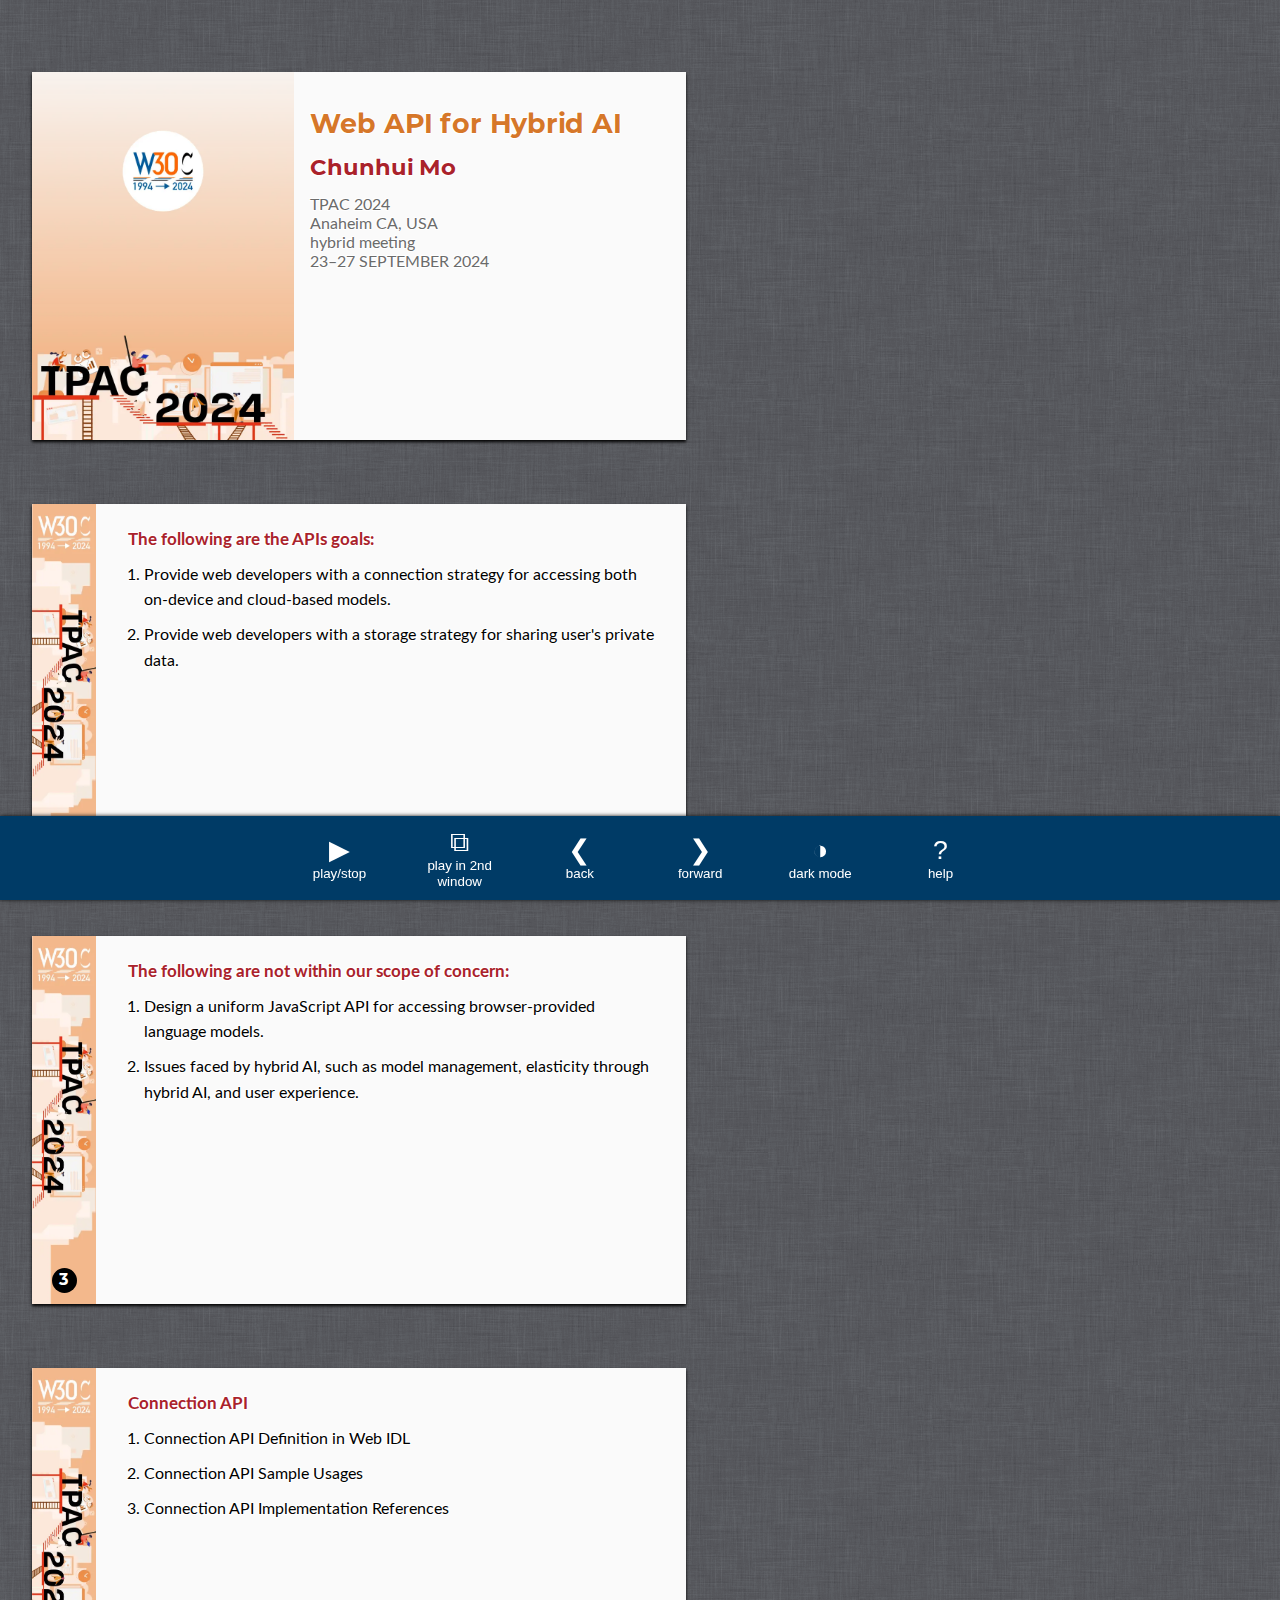
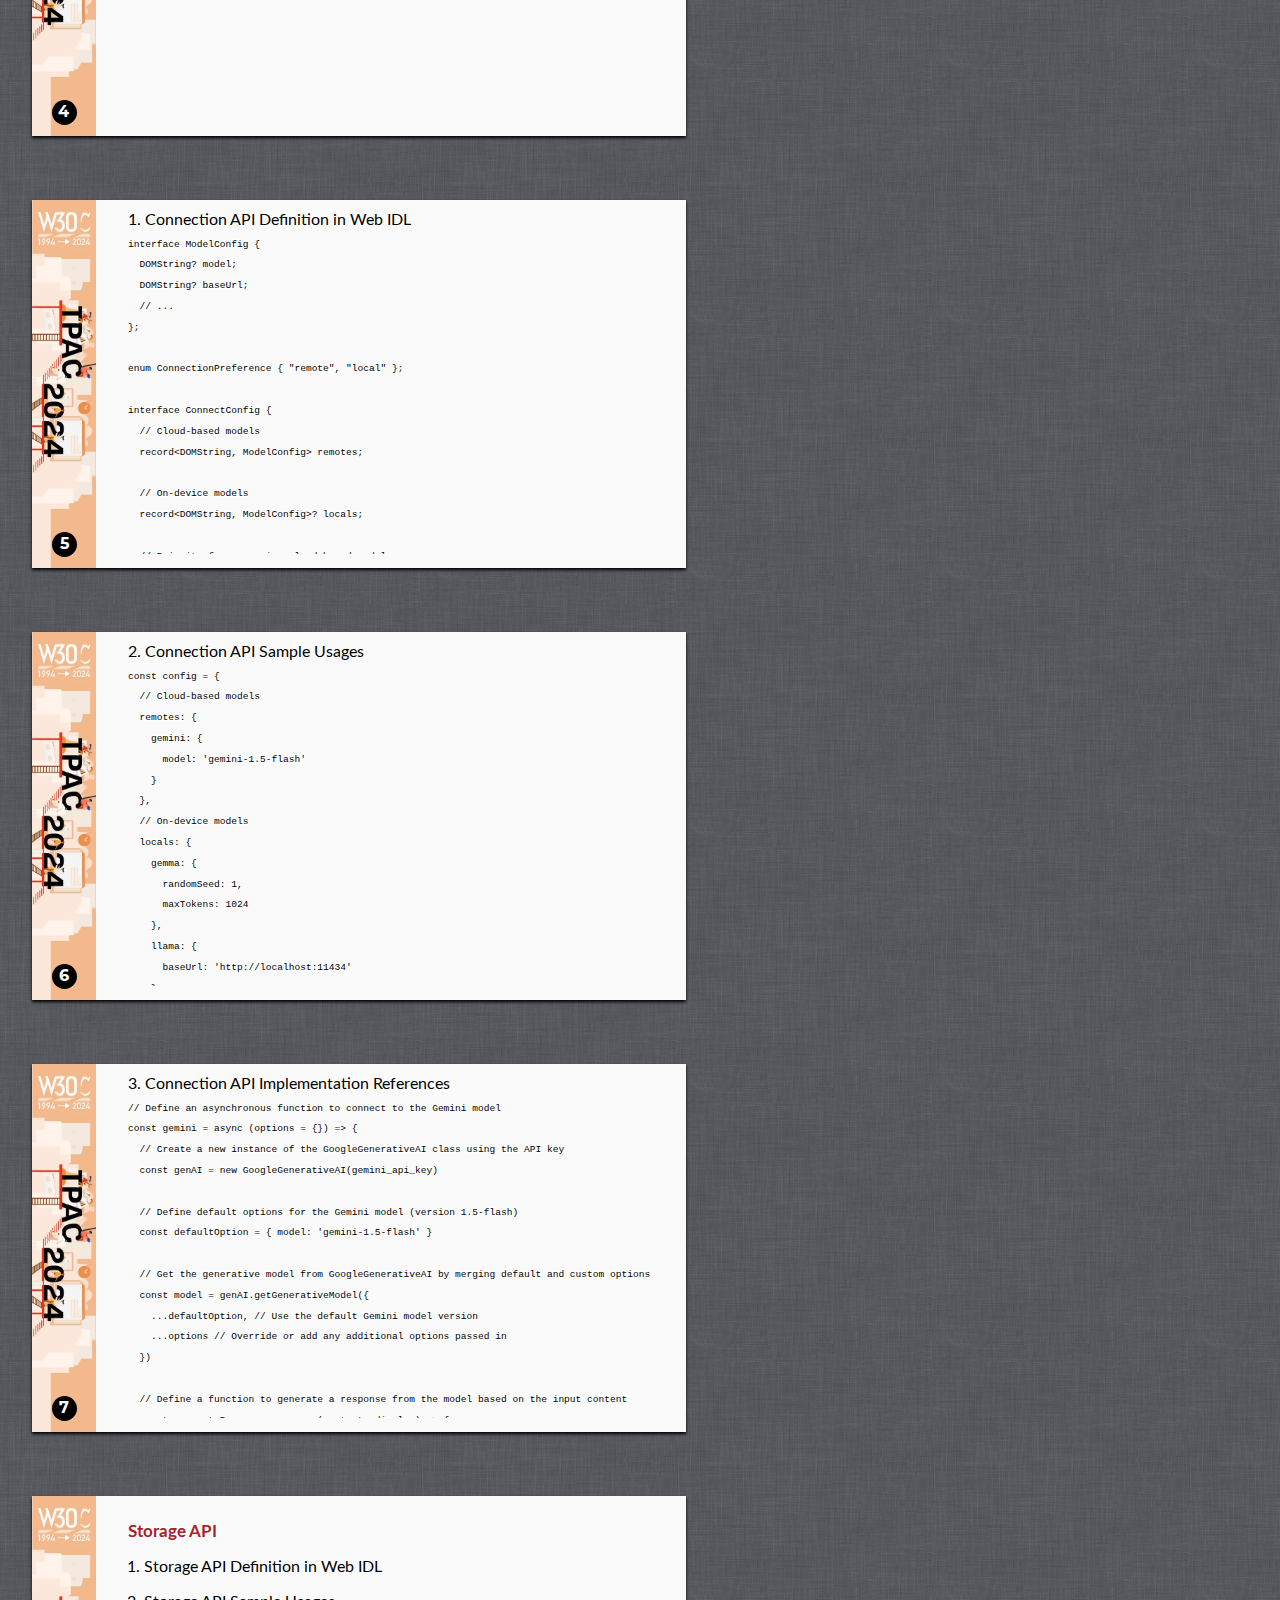
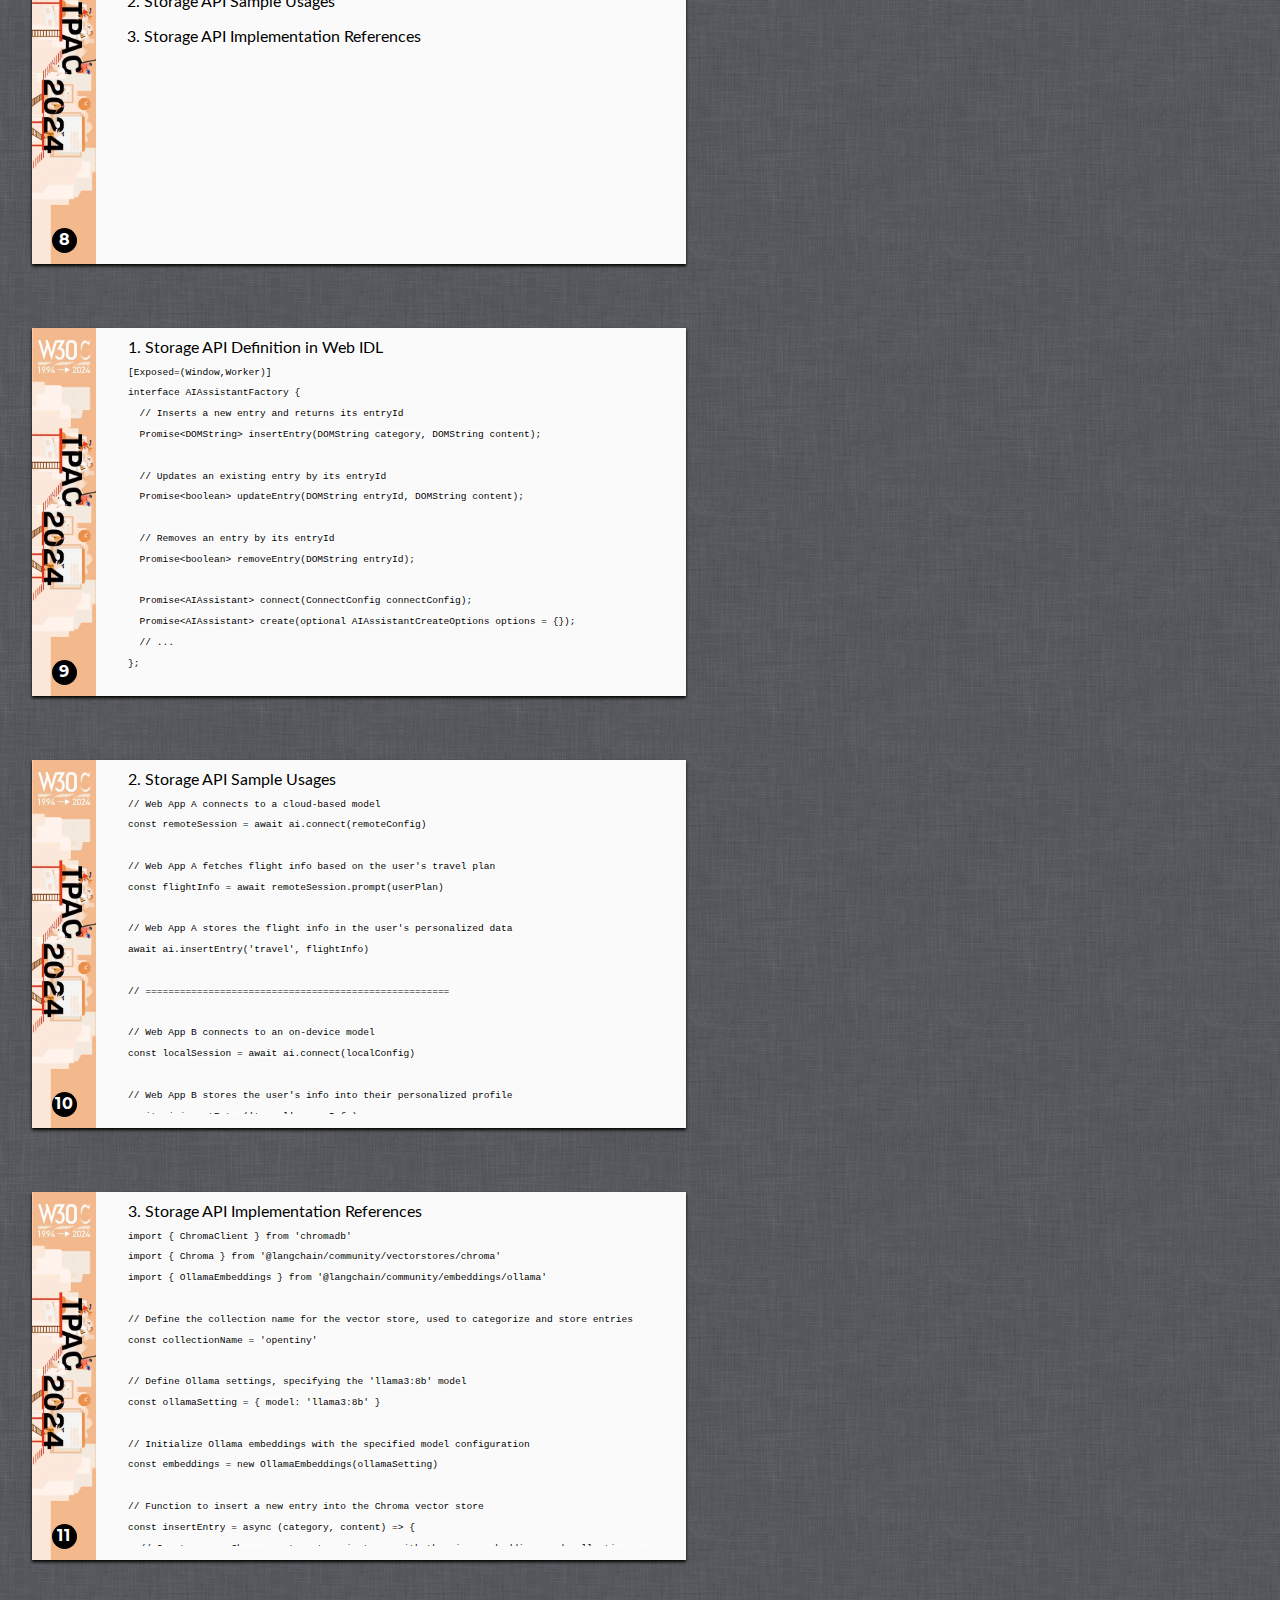
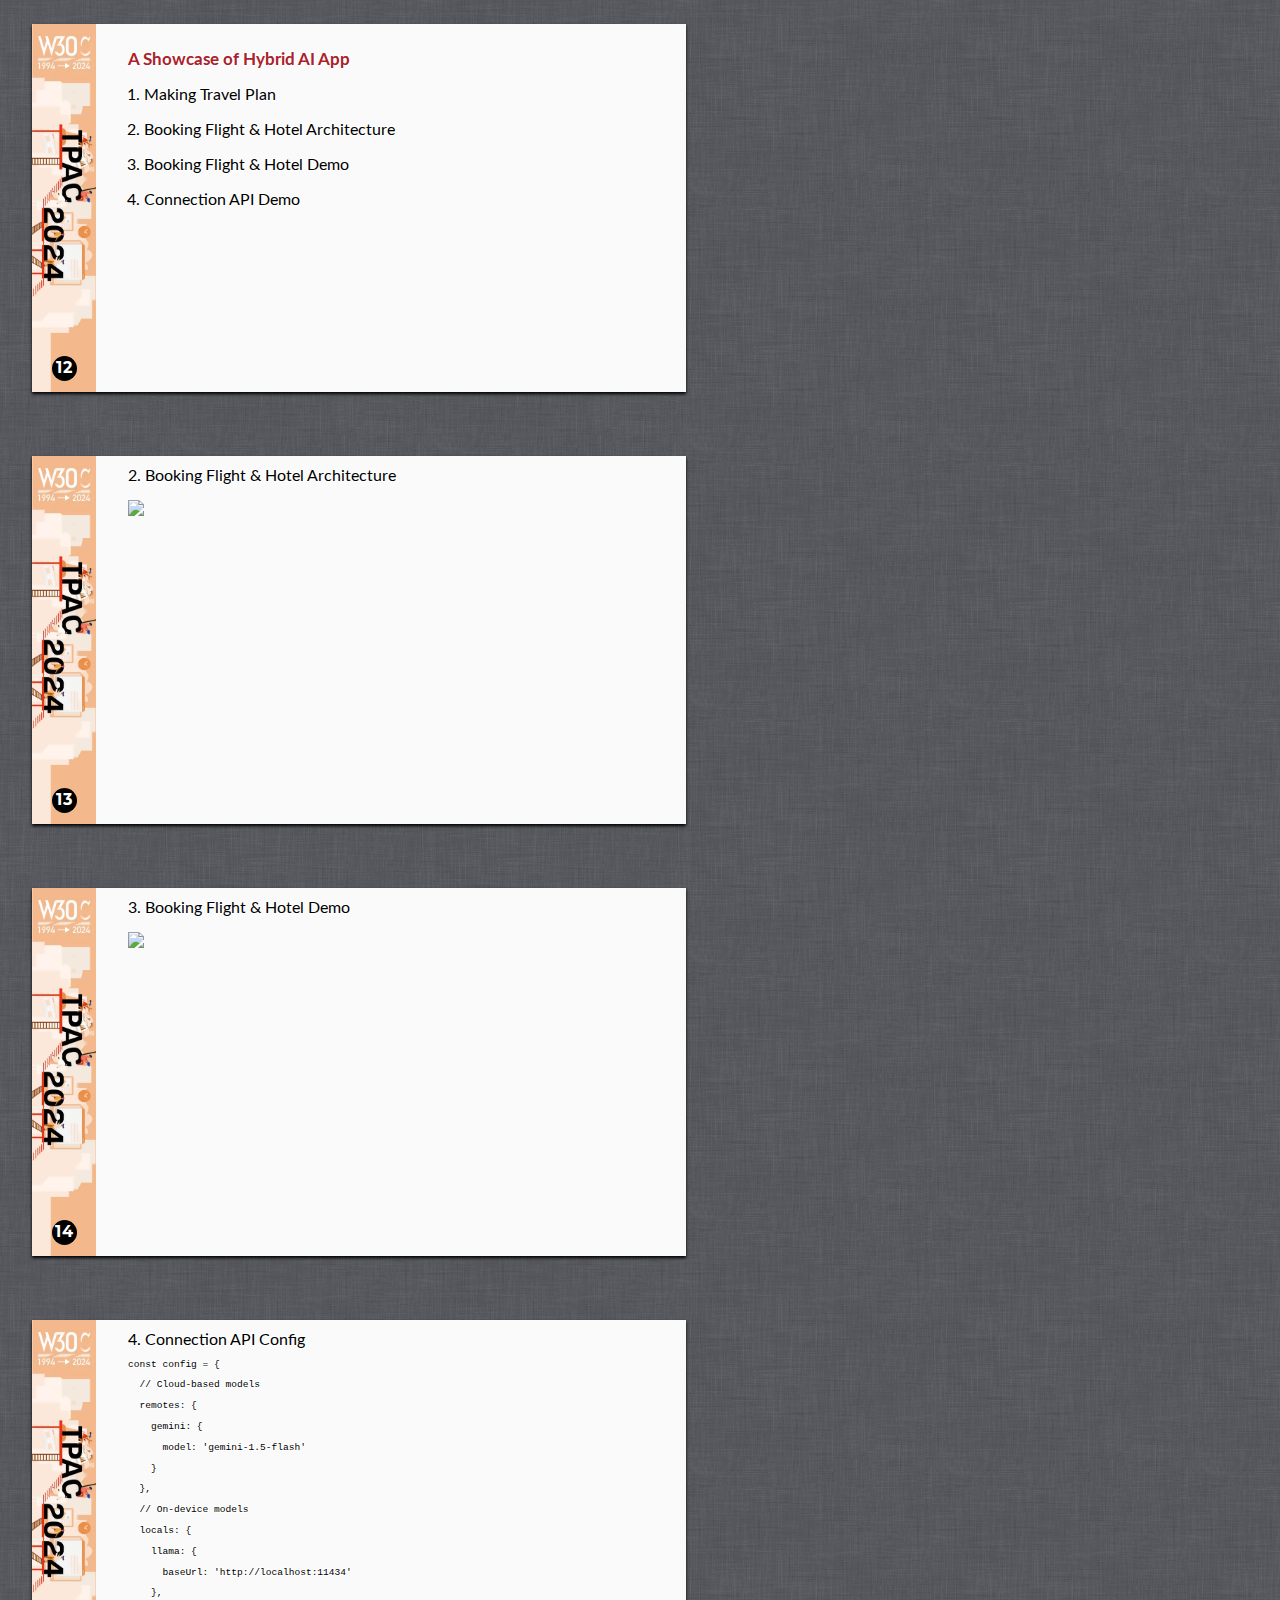
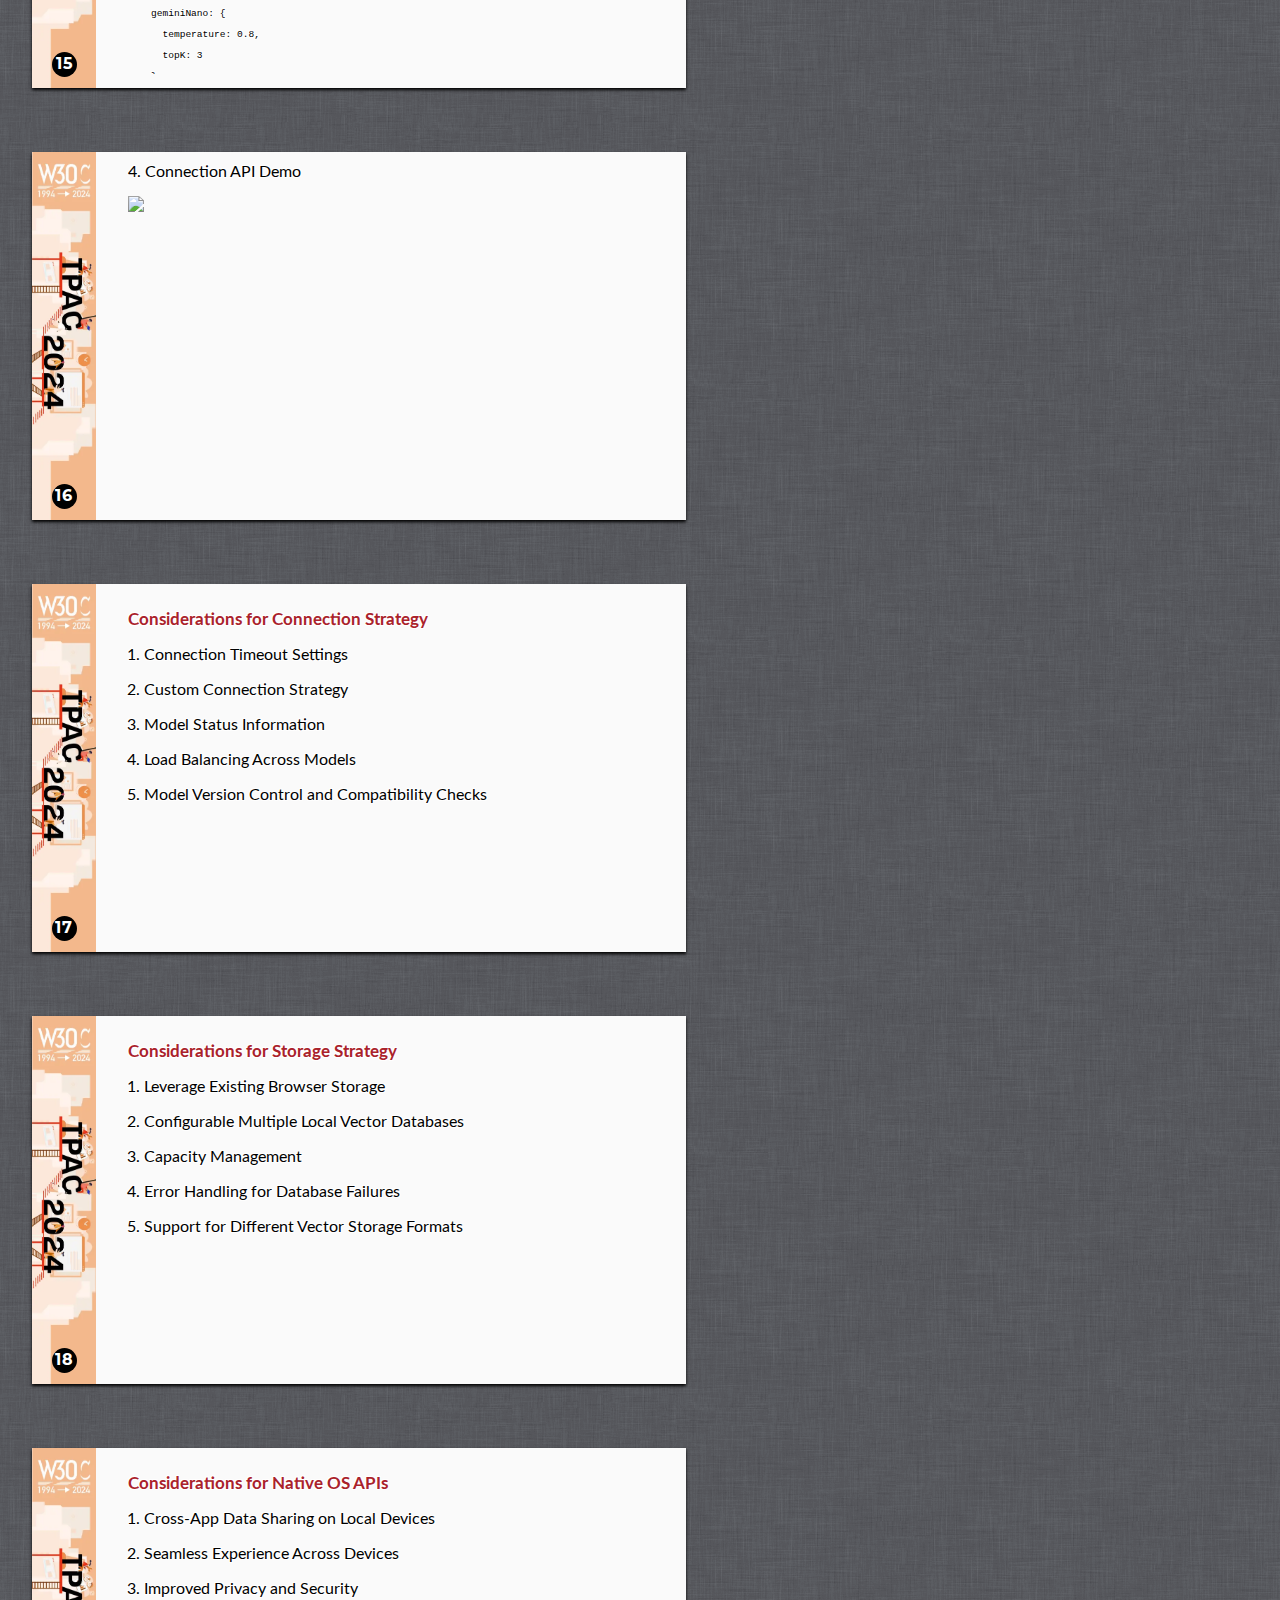
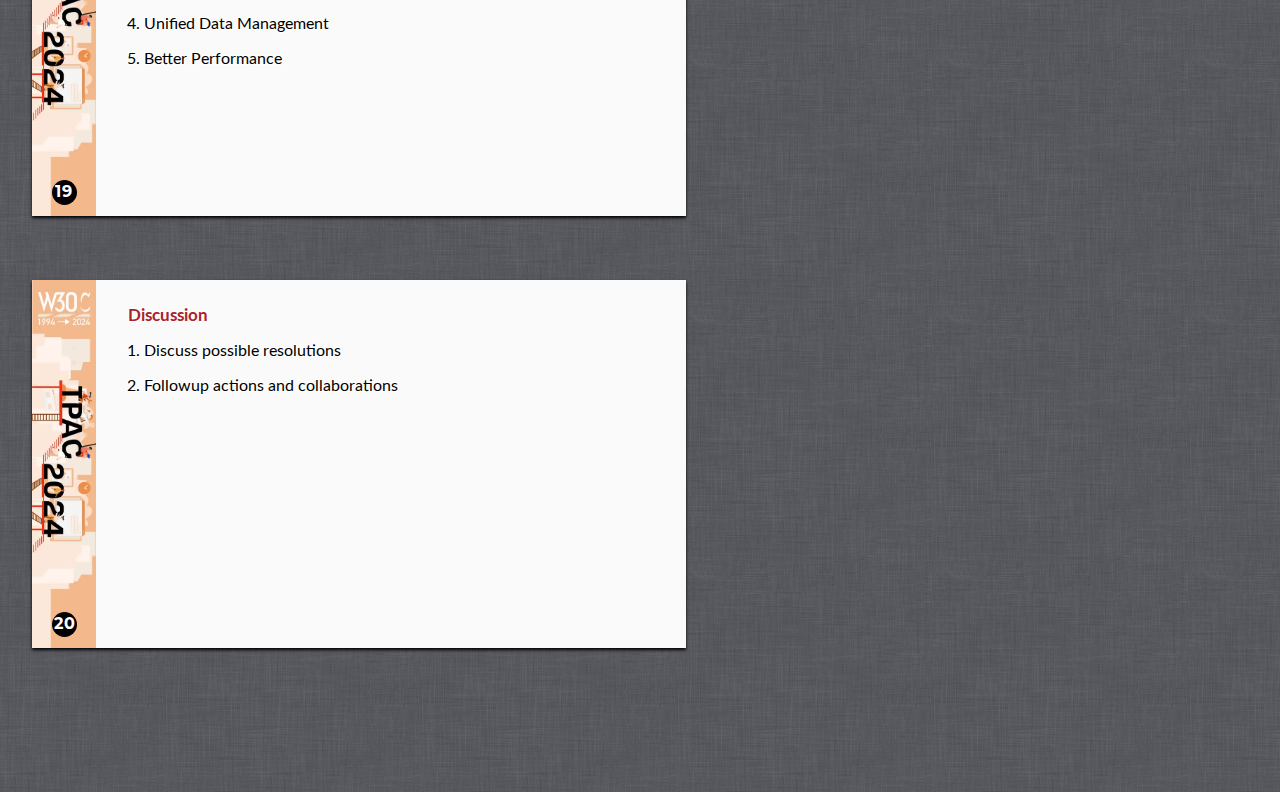
==== commit 31ab148e: "Update Overview.html" ====
--- a/docs/Templates/Overview.html
+++ b/docs/Templates/Overview.html
@@ -6,11 +6,47 @@
     <meta content="width=device-width" name="viewport" />
     <title>Web API for Hybrid AI</title>
     <link rel="stylesheet" href="../Templates/slides.css" />
+    <link rel="stylesheet" href="https://cdn.jsdelivr.net/gh/highlightjs/cdn-release@11.9.0/build/styles/default.min.css" />
+    <script src="https://cdn.jsdelivr.net/gh/highlightjs/cdn-release@11.9.0/build/highlight.min.js"></script>
+    <script src="https://cdn.jsdelivr.net/gh/highlightjs/cdn-release@11.9.0/build/languages/typescript.min.js"></script>
+    <script src="https://cdn.jsdelivr.net/gh/highlightjs/cdn-release@11.9.0/build/languages/javascript.min.js"></script>
+    <script>
+      hljs.highlightAll()
+    </script>
     <!-- To use the b6+ framework, include this: -->
     <script src="../Templates/b6plus.js"></script>
     <!-- To use the Shower framework, remove b6plus above and add these two: -->
     <!--   <script src="../Templates/shower.js"></script>         -->
     <!--   <script src="../Templates/iframe-fixup.js"></script>   -->
+    <style>
+      .slide {
+        padding-top: 0.5em;
+      }
+
+      ul {
+        font-style: italic;
+      }
+
+      pre {
+        margin: 0;
+        padding: 0;
+        height: 320px;
+        width: 540px;
+        overflow: hidden;
+      }
+
+      code {
+        margin: 0;
+        padding: 0;
+        height: 310px;
+        width: 540px;
+        font-size: 10px;
+      }
+
+      img {
+        margin-top: 10px;
+      }
+    </style>
   </head>
   <body class="shower fade-in duration=15">
     <!-- Remove this element if you don't want a progress bar: -->
@@ -20,7 +56,7 @@
        index mode and on the 2nd screen. If you keep it, you may want
        to add the class "duration=n" on BODY, where n is the initial
        number of minutes on the clock. Default is 30. -->
-    <div class="clock"></div>
+    <!-- <div class="clock"></div> -->
 
     <!-- Alternative: Show also real time and elapsed time. -->
     <!-- <div class=fullclock></div> -->
@@ -43,59 +79,459 @@
     <section class="slide" id="apis-goals">
       <h3>The following are the APIs goals:</h3>
       <ol class="emerge">
-        <li>Provide web developers with a connection strategy for accessing both on-device and cloud-based models.</li>
-        <ul>
-          <li class="next">
-            For example, if no on-device models are available, attempt to access cloud-based models. Conversely, if cloud-based models are unavailable, try accessing on-device models.
-          </li>
-        </ul>
-        <li>Provide web developers with a storage strategy for sharing user's private data.</li>
-        <ul>
-          <li class="next">
-            For example, one web app saves users' private data into a local vector database. Another web app, when accessing a on-device language model, can leverage this data through a local RAG
-            system.
-          </li>
-        </ul>
+        <li class="next">Provide web developers with a connection strategy for accessing both on-device and cloud-based models.</li>
+        <li class="next">Provide web developers with a storage strategy for sharing user's private data.</li>
       </ol>
     </section>
 
     <section class="slide" id="not-goals">
       <h3>The following are not within our scope of concern:</h3>
       <ol class="emerge">
-        <li class="next">Design a uniform JavaScript API for accessing browser-provided language models, known as the Prompt API, which is currently being explored by Chrome's built-in AI team.</li>
-        <li class="next">
-          Issues faced by hybrid AI, such as model management, elasticity through hybrid AI, and user experience, as this topic has already been discussed in Hybrid AI Presentations in the WebML IG,
-          and will be covered in the sessions on AI Model Management.
-        </li>
+        <li class="next">Design a uniform JavaScript API for accessing browser-provided language models.</li>
+        <li class="next">Issues faced by hybrid AI, such as model management, elasticity through hybrid AI, and user experience.</li>
       </ol>
     </section>
 
     <section class="slide" id="connection-api">
       <h3>Connection API</h3>
-      <ol class="emerge">
-        <li class="next">Connection API Definition in Web IDL</li>
-        <li class="next">Connection API Sample Usages</li>
-        <li class="next">Connection API Implementation References</li>
-      </ol>
+      <ol>
+        <li>Connection API Definition in Web IDL</li>
+        <li>Connection API Sample Usages</li>
+        <li>Connection API Implementation References</li>
+      </ol>
+    </section>
+
+    <section class="slide" id="connection-api-idl">
+      <div>1. Connection API Definition in Web IDL</div>
+      <pre><code class="language-typescript">interface ModelConfig {
+  DOMString? model;
+  DOMString? baseUrl;
+  // ...
+};
+
+enum ConnectionPreference { "remote", "local" };
+
+interface ConnectConfig {
+  // Cloud-based models
+  record&lt;DOMString, ModelConfig&gt; remotes;
+
+  // On-device models
+  record&lt;DOMString, ModelConfig&gt;? locals;
+
+  // Priority for accessing cloud-based models
+  sequence&lt;DOMString&gt;? remote_priority;
+
+  // Priority for accessing on-device models
+  sequence&lt;DOMString&gt;? local_priority;
+
+  // Models connection preference
+  ConnectionPreference? prefer;
+};
+
+interface AIAssistant {
+  Promise&lt;AIAssistant&gt; switchModel(DOMString modelName);
+};
+
+Promise&lt;AIAssistant&gt; connect(ConnectConfig connectConfig);
+
+[Exposed=(Window,Worker)]
+interface AIAssistantFactory {
+  Promise&lt;AIAssistant&gt; connect(ConnectConfig connectConfig);
+  Promise&lt;AIAssistant&gt; create(optional AIAssistantCreateOptions options = {});
+  // ...
+};
+
+[Exposed=(Window,Worker)]
+interface AIAssistant : EventTarget {
+  Promise&lt;AIAssistant&gt; switchModel(DOMString modelName);
+  Promise&lt;DOMString&gt; prompt(DOMString input, optional AIAssistantPromptOptions options = {});
+  // ...
+};
+        </code></pre>
+    </section>
+
+    <section class="slide" id="connection-api-usages">
+      <div>2. Connection API Sample Usages</div>
+      <pre><code class="language-javascript">const config = {
+  // Cloud-based models
+  remotes: {
+    gemini: {
+      model: 'gemini-1.5-flash'
+    }
+  },
+  // On-device models
+  locals: {
+    gemma: {
+      randomSeed: 1,
+      maxTokens: 1024
+    },
+    llama: {
+      baseUrl: 'http://localhost:11434'
+    },
+    geminiNano: {
+      temperature: 0.8,
+      topK: 3
+    }
+  },
+  // Priority for accessing on-device models
+  local_priority: ['llama', 'gemma', 'geminiNano'],
+  // Models connection preference
+  prefer: 'remote'
+}
+
+// Connect to the remote Gemini model based on the above config
+const session1 = await ai.connect(config)
+const result1 = await session1.prompt('who are you')
+
+// Switch to the Llama model that has already been defined in the config
+const session2 = await session1.switchModel('llama')
+const result2 = await session2.prompt('who are you')
+      </code></pre>
+    </section>
+
+    <section class="slide" id="connection-api-implementation">
+      <div>3. Connection API Implementation References</div>
+      <pre><code class="language-javascript">// Define an asynchronous function to connect to the Gemini model
+const gemini = async (options = {}) => {
+  // Create a new instance of the GoogleGenerativeAI class using the API key
+  const genAI = new GoogleGenerativeAI(gemini_api_key)
+
+  // Define default options for the Gemini model (version 1.5-flash)
+  const defaultOption = { model: 'gemini-1.5-flash' }
+
+  // Get the generative model from GoogleGenerativeAI by merging default and custom options
+  const model = genAI.getGenerativeModel({
+    ...defaultOption, // Use the default Gemini model version
+    ...options // Override or add any additional options passed in
+  })
+
+  // Define a function to generate a response from the model based on the input content
+  const generateResponse = async (content, display) => {
+    try {
+      // Call the model's generateContentStream method to get a stream of generated content
+      const result = await model.generateContentStream([content])
+
+      // Stream the generated content in chunks and display it
+      for await (const chunk of result.stream) {
+        display(chunk.text()) // Display each chunk of text
+      }
+      display('', true) // Signal the end of the stream
+    } catch (error) {
+      throw error.message
+    }
+  }
+
+  // Return the generateResponse function as part of the object
+  return { generateResponse }
+}
+
+// Define an asynchronous function to connect to the Gemma model
+const gemma = async (options = {}) => {
+  // ...
+}
+
+// Define an asynchronous function to connect to the Llama model
+const llama = async (options = {}) => {
+  // ...
+}
+
+// Define an asynchronous function to connect to the GeminiNano model
+const geminiNano = async (options = {}) => {
+  // ...
+}
+
+// Add the Gemini model function to the models object, along with others like gemma, llama, and geminiNano
+const models = { gemini, gemma, llama, geminiNano }
+
+// Tries to connect to models based on a prioritized list
+const tryConnect = async (prior) => {
+  let model = null // Holds the connected model once successful
+  let connect = null // Stores the function used to connect to the model
+
+  // Loop through the prioritized list of models
+  for (let i = 0; i &lt; prior.length; i++) {
+    // Get model name, connection method, and options
+    const [name, connectModel, options] = prior[i]
+    try {
+      // Try to connect to the model
+      model = await connectModel(options)
+    } catch (error) {
+      console.error('An error occurs when connecting the model', name, '\n', error)
+    }
+    if (model) {
+      console.warn('Connect model', name, 'successfully')
+      // Store the connect function
+      connect = connectModel
+      break // Exit the loop once connected to a model
+    }
+  }
+
+  // Return the connected model and the connection function
+  return [model, connect]
+}
+
+// Function to switch models dynamically
+const switchModelFn = (prior, remotes, locals) => async (modelName) => {
+  // Get the connection function for the given model
+  const connectModel = models[modelName]
+  // Get the configuration options from remotes or locals
+  const options = remotes[modelName] || locals[modelName]
+  // Connect to the new model
+  const model = await connectModel(options)
+  // Create a new session with the switched model
+  return createSession(model, connectModel, prior, remotes, locals)
+}
+
+// Function that handles generating a prompt with the model
+const promptFn = (model, connect, prior) => {
+  return async (...args) => {
+    try {
+      // Try to generate a response using the current model
+      return await model.generateResponse.apply(model, args)
+    } catch (error) {
+      console.error('Prompt failed when using the model\n', error)
+
+      // If prompt fails, try switching models from the prioritized list
+      for (let i = 0; i &lt; prior.length; i++) {
+        const [name, connectModel, options] = prior[i]
+        // Only switch if the model is different
+        if (connect !== connectModel) {
+          try {
+            // Try to connect to the alternate model
+            const subModel = await connectModel(options)
+            console.warn('Prompt failed, switch the model', name, 'successfully')
+            // Retry the prompt with the new model
+            return await subModel.generateResponse.apply(subModel, args)
+          } catch (error) {
+            console.error('Prompt failed, an error occurs when switching the model', name, '\n', error)
+          }
+        }
+      }
+    }
+  }
+}
+
+// Creates a session with the connected model
+const createSession = (model, connect, prior, remotes, locals) => {
+  if (model) {
+    return {
+      // Provide a function to generate prompts
+      prompt: promptFn(model, connect, prior),
+      // Provide a function to switch models
+      switchModel: switchModelFn(prior, remotes, locals)
+    }
+  } else {
+    throw new Error('No available model can be connected!')
+  }
+}
+
+// Connects to a model based on the provided configuration
+const connect = async ({ remotes = {}, remote_priority, locals = {}, local_priority, prefer } = {}) => {
+  // Get remote model names from priority list or default to all remotes
+  const remoteNames = remote_priority || Object.keys(remotes)
+  // Prepare an array of remote models
+  const remote = remoteNames.map((name) => [name, models[name], remotes[name]])
+
+  // Get local model names from priority list or default to all locals
+  const localNames = local_priority || Object.keys(locals)
+  // Prepare an array of local models
+  const local = localNames.map((name) => [name, models[name], locals[name]])
+
+  // Determine the priority order based on user preference (local or remote first)
+  const prior = prefer === 'local' ? local.concat(remote) : remote.concat(local)
+  // Try to connect to a model from the prioritized list
+  const [model, connect] = await tryConnect(prior)
+
+  // Create a session with the connected model
+  return createSession(model, connect, prior, remotes, locals)
+}
+      </code></pre>
     </section>
 
     <section class="slide" id="storage-api">
       <h3>Storage API</h3>
-      <ol class="emerge">
-        <li class="next">Storage API Definition in Web IDL</li>
-        <li class="next">Storage API Sample Usages</li>
-        <li class="next">Storage API Implementation References</li>
-      </ol>
+      <ol>
+        <li>Storage API Definition in Web IDL</li>
+        <li>Storage API Sample Usages</li>
+        <li>Storage API Implementation References</li>
+      </ol>
+    </section>
+
+    <section class="slide" id="storage-api-idl">
+      <div>1. Storage API Definition in Web IDL</div>
+      <pre><code class="language-typescript">[Exposed=(Window,Worker)]
+interface AIAssistantFactory {
+  // Inserts a new entry and returns its entryId
+  Promise&lt;DOMString&gt; insertEntry(DOMString category, DOMString content);
+
+  // Updates an existing entry by its entryId
+  Promise&lt;boolean&gt; updateEntry(DOMString entryId, DOMString content);
+
+  // Removes an entry by its entryId
+  Promise&lt;boolean&gt; removeEntry(DOMString entryId);
+
+  Promise&lt;AIAssistant&gt; connect(ConnectConfig connectConfig);
+  Promise&lt;AIAssistant&gt; create(optional AIAssistantCreateOptions options = {});
+  // ...
+};
+
+[Exposed=(Window,Worker)]
+interface AIAssistant : EventTarget {
+  Promise&lt;AIAssistant&gt; switchModel(DOMString modelName);
+  Promise&lt;DOMString&gt; prompt(DOMString input, optional AIAssistantPromptOptions options = {});
+  // ...
+};
+
+dictionary AIAssistantPromptOptions {
+  DOMString[] categories;
+  // ...
+};        
+      </code></pre>
+    </section>
+
+    <section class="slide" id="storage-api-usages">
+      <div>2. Storage API Sample Usages</div>
+      <pre><code class="language-javascript">// Web App A connects to a cloud-based model
+const remoteSession = await ai.connect(remoteConfig)
+
+// Web App A fetches flight info based on the user's travel plan
+const flightInfo = await remoteSession.prompt(userPlan)
+
+// Web App A stores the flight info in the user's personalized data
+await ai.insertEntry('travel', flightInfo)
+
+// =====================================================
+
+// Web App B connects to an on-device model
+const localSession = await ai.connect(localConfig)
+
+// Web App B stores the user's info into their personalized profile
+await ai.insertEntry('travel', userInfo)
+
+// Web App B uses the stored user data and flight info to suggest a list of hotels
+const hotelList = await localSession.prompt(hotelDemand, { categories: ['travel'] })
+      </code></pre>
+    </section>
+
+    <section class="slide" id="storage-api-references">
+      <div>3. Storage API Implementation References</div>
+      <pre><code class="language-javascript">import { ChromaClient } from 'chromadb'
+import { Chroma } from '@langchain/community/vectorstores/chroma'
+import { OllamaEmbeddings } from '@langchain/community/embeddings/ollama'
+
+// Define the collection name for the vector store, used to categorize and store entries
+const collectionName = 'opentiny'
+
+// Define Ollama settings, specifying the 'llama3:8b' model
+const ollamaSetting = { model: 'llama3:8b' }
+
+// Initialize Ollama embeddings with the specified model configuration
+const embeddings = new OllamaEmbeddings(ollamaSetting)
+
+// Function to insert a new entry into the Chroma vector store
+const insertEntry = async (category, content) => {
+  // Create a new Chroma vector store instance with the given embeddings and collection name
+  const vectorStore = new Chroma(embeddings, { collectionName })
+
+  // Add the document with the provided content and metadata (category)
+  const ids = await vectorStore.addDocuments([
+    {
+      pageContent: content, // The actual content to be stored
+      metadata: { category } // Metadata indicating the entry's category
+    }
+  ])
+
+  // Return the ID of the newly added entry
+  return ids[0]
+}
+
+// Function to update an existing entry in the Chroma vector store
+const updateEntry = async (entryId, content) => {
+  // Create a new Chroma vector store instance with the given embeddings and collection name
+  const vectorStore = new Chroma(embeddings, { collectionName })
+
+  // Update the document with the given content, matching it by entryId
+  const ids = await vectorStore.addDocuments(
+    [{ pageContent: content }], // The new content to update
+    { ids: [entryId] } // ID of the entry to update
+  )
+
+  // Return true if the entry was successfully updated, otherwise false
+  return ids[0] === entryId
+}
+
+// Function to remove an entry from the Chroma vector store
+const removeEntry = async (entryId) => {
+  // Create a new Chroma vector store instance with the given embeddings and collection name
+  const vectorStore = new Chroma(embeddings, { collectionName })
+
+  // Delete the document by its entry ID
+  await vectorStore.delete({ ids: [entryId] })
+
+  // Return true once the entry is successfully removed
+  return true
+}
+      </code></pre>
     </section>
 
     <section class="slide" id="showcase-app">
       <h3>A Showcase of Hybrid AI App</h3>
-      <ol class="emerge">
-        <li class="next">Making Travel Plan</li>
-        <li class="next">Booking Flight & Hotel Architecture</li>
-        <li class="next">Booking Flight & Hotel Demo</li>
-        <li class="next">Connection API Demo</li>
-      </ol>
+      <ol>
+        <li>Making Travel Plan</li>
+        <li>Booking Flight & Hotel Architecture</li>
+        <li>Booking Flight & Hotel Demo</li>
+        <li>Connection API Demo</li>
+      </ol>
+    </section>
+
+    <section class="slide" id="showcase-app-architecture">
+      <div>2. Booking Flight & Hotel Architecture</div>
+      <image src="WebHybridAI.png"></image>
+    </section>
+
+    <section class="slide" id="showcase-app-demo">
+      <div>3. Booking Flight & Hotel Demo</div>
+      <image src="demo.gif"></image>
+    </section>
+
+    <section class="slide" id="connection-api-config">
+      <div>4. Connection API Config</div>
+      <pre><code class="language-javascript">const config = {
+  // Cloud-based models
+  remotes: {
+    gemini: {
+      model: 'gemini-1.5-flash'
+    }
+  },
+  // On-device models
+  locals: {
+    llama: {
+      baseUrl: 'http://localhost:11434'
+    },
+    geminiNano: {
+      temperature: 0.8,
+      topK: 3
+    },
+    gemma: {
+      randomSeed: 1,
+      maxTokens: 1024
+    }
+  },
+  // Priority for accessing on-device models
+  local_priority: ['llama', 'geminiNano', 'gemma'],
+  // Models connection preference
+  prefer: 'remote'
+}
+
+// Connect to the remote Gemini model based on the above config
+const session1 = await ai.connect(config)
+const result1 = await session1.prompt('who are you')
+      </code></pre>
+    </section>
+
+    <section class="slide" id="connection-api-demo">
+      <div>4. Connection API Demo</div>
+      <image src="connect.gif" height="300"></image>
     </section>
 
     <section class="slide" id="connection-strategy">
@@ -133,7 +569,7 @@
 
     <section class="slide" id="discussion">
       <h3>Discussion</h3>
-      <ol class="emerge">
+      <ol>
         <li>Discuss possible resolutions</li>
         <li>Followup actions and collaborations</li>
       </ol>
--- a/docs/Templates/slides.css
+++ b/docs/Templates/slides.css
@@ -51,66 +51,50 @@
   font-style: italic;
   font-weight: 400;
   font-display: swap;
-  src: url(Lato-Italic.woff2) format("woff2"),
-    url(Lato-Italic.woff) format("woff");
-  src: local(Lato Italic), local(Lato-Italic),
-    url(Lato-Italic.woff2) format("woff2"),
-    url(Lato-Italic.woff) format("woff")}
+  src: url(Lato-Italic.woff2) format('woff2'), url(Lato-Italic.woff) format('woff');
+  src: local(Lato Italic), local(Lato-Italic), url(Lato-Italic.woff2) format('woff2'), url(Lato-Italic.woff) format('woff');
+}
 
 @font-face {
   font-family: My Lato;
   font-style: normal;
   font-weight: 400;
   font-display: swap;
-  src: url(Lato-Regular.woff2) format("woff2"),
-    url(Lato-Regular.woff) format("woff");
-  src: local(Lato Regular), local(Lato-Regular),
-    url(Lato-Regular.woff2) format("woff2"),
-    url(Lato-Regular.woff) format("woff")}
+  src: url(Lato-Regular.woff2) format('woff2'), url(Lato-Regular.woff) format('woff');
+  src: local(Lato Regular), local(Lato-Regular), url(Lato-Regular.woff2) format('woff2'), url(Lato-Regular.woff) format('woff');
+}
 
 @font-face {
-    font-family: My Lato;
-    font-style: normal;
-    font-weight: bold;
-    font-display: swap;
-    src: url(Lato-Bold.woff2) format("woff2"),
-	 url(Lato-Bold.woff) format("woff");
-    src: local(Lato Bold), local(Lato-Bold),
-	 url(Lato-Bold.woff2) format("woff2"),
-	 url(Lato-Bold.woff) format("woff");
+  font-family: My Lato;
+  font-style: normal;
+  font-weight: bold;
+  font-display: swap;
+  src: url(Lato-Bold.woff2) format('woff2'), url(Lato-Bold.woff) format('woff');
+  src: local(Lato Bold), local(Lato-Bold), url(Lato-Bold.woff2) format('woff2'), url(Lato-Bold.woff) format('woff');
 }
 @font-face {
-    font-family: My Lato;
-    font-style: italic;
-    font-weight: bold;
-    font-display: swap;
-    src: url(Lato-BoldItalic.woff2) format("woff2"),
-	 url(Lato-BoldItalic.woff) format("woff");
-    src: local(Lato Bold Italic), local(Lato-BoldItalic),
-	 url(Lato-BoldItalic.woff2) format("woff2"),
-	 url(Lato-BoldItalic.woff) format("woff");
+  font-family: My Lato;
+  font-style: italic;
+  font-weight: bold;
+  font-display: swap;
+  src: url(Lato-BoldItalic.woff2) format('woff2'), url(Lato-BoldItalic.woff) format('woff');
+  src: local(Lato Bold Italic), local(Lato-BoldItalic), url(Lato-BoldItalic.woff2) format('woff2'), url(Lato-BoldItalic.woff) format('woff');
 }
 @font-face {
   font-family: My Montserrat;
   font-style: italic;
   font-weight: 900;
   font-display: swap;
-  src: url(Montserrat-BlackItalic.woff2) format("woff2"),
-       url(Montserrat-BlackItalic.woff) format("woff");
-  src: local(Montserrat Black Italic), local(Montserrat-BlackItalic),
-       url(Montserrat-BlackItalic.woff2) format("woff2"),
-       url(Montserrat-BlackItalic.woff) format("woff");
+  src: url(Montserrat-BlackItalic.woff2) format('woff2'), url(Montserrat-BlackItalic.woff) format('woff');
+  src: local(Montserrat Black Italic), local(Montserrat-BlackItalic), url(Montserrat-BlackItalic.woff2) format('woff2'), url(Montserrat-BlackItalic.woff) format('woff');
 }
 @font-face {
   font-family: My Montserrat;
   font-style: normal;
   font-weight: 900;
   font-display: swap;
-  src: url(Montserrat-Black.woff2) format("woff2"),
-       url(Montserrat-Black.woff) format("woff");
-  src: local(Montserrat Black), local(Montserrat-Black),
-       url(Montserrat-Black.woff2) format("woff2"),
-       url(Montserrat-Black.woff) format("woff");
+  src: url(Montserrat-Black.woff2) format('woff2'), url(Montserrat-Black.woff) format('woff');
+  src: local(Montserrat Black), local(Montserrat-Black), url(Montserrat-Black.woff2) format('woff2'), url(Montserrat-Black.woff) format('woff');
 }
 
 @font-face {
@@ -118,11 +102,8 @@
   font-style: italic;
   font-weight: bold;
   font-display: swap;
-  src: url(Montserrat-BoldItalic.woff2) format("woff2"),
-       url(Montserrat-BoldItalic.woff) format("woff");
-  src: local(Montserrat BoldItalic), local(Montserrat-BoldItalic),
-       url(Montserrat-BoldItalic.woff2) format("woff2"),
-       url(Montserrat-BoldItalic.woff) format("woff");
+  src: url(Montserrat-BoldItalic.woff2) format('woff2'), url(Montserrat-BoldItalic.woff) format('woff');
+  src: local(Montserrat BoldItalic), local(Montserrat-BoldItalic), url(Montserrat-BoldItalic.woff2) format('woff2'), url(Montserrat-BoldItalic.woff) format('woff');
 }
 
 @font-face {
@@ -130,300 +111,702 @@
   font-style: normal;
   font-weight: bold;
   font-display: swap;
-  src: url(Montserrat-Bold.woff2) format("woff2"),
-       url(Montserrat-Bold.woff) format("woff");
-  src: local(Montserrat Bold), local(Montserrat-Bold),
-       url(Montserrat-Bold.woff2) format("woff2"),
-       url(Montserrat-Bold.woff) format("woff");
-}
-
+  src: url(Montserrat-Bold.woff2) format('woff2'), url(Montserrat-Bold.woff) format('woff');
+  src: local(Montserrat Bold), local(Montserrat-Bold), url(Montserrat-Bold.woff2) format('woff2'), url(Montserrat-Bold.woff) format('woff');
+}
 
 /* Common layout independent of slide mode */
-html {font: 400 1em/1.3 My Lato, Carlito, Calibri, Open Sans, Helvetica Neue,
-    Helvetica, Arial, Liberation Sans, Noto Emoji, Noto Sans Symbols,
-    sans-serif;
+html {
+  font: 400 1em/1.3 My Lato, Carlito, Calibri, Open Sans, Helvetica Neue, Helvetica, Arial, Liberation Sans, Noto Emoji, Noto Sans Symbols, sans-serif;
   color-scheme: only light dark; /* only = disable Chromium's heuristics. */
   background: none; /* Make sure the background of body gets used */
-  font-size-adjust: 0.506 /* Lato Regular */; letter-spacing: 0.02em}
-body {background: url(linen.png) #595b60; counter-reset: slide;
-  margin: 0.5em 2em 9em; color: white}
-b {font-weight: bold}
-dt {font-weight: bold}
-dd {margin: 0}
-h4 {font-size: 1.2em; margin: 0.5em 0}
-.slide p, .slide ul, .slide ol, .slide pre, .slide blockquote, .slide li {
-  margin: 0 0 0.6em 0}
-.slide h1, .slide h2, .slide address {margin: 0 0 1rem 0;
-  color: hsl(27,68%,50%);
+  font-size-adjust: 0.506 /* Lato Regular */;
+  letter-spacing: 0.02em;
+}
+body {
+  background: url(linen.png) #595b60;
+  counter-reset: slide;
+  margin: 0.5em 2em 9em;
+  color: white;
+}
+b {
+  font-weight: bold;
+}
+dt {
+  font-weight: bold;
+}
+dd {
+  margin: 0;
+}
+h4 {
+  font-size: 1.2em;
+  margin: 0.5em 0;
+}
+.slide p,
+.slide ul,
+.slide ol,
+.slide blockquote,
+.slide li {
+  margin: 0 0 0.6em 0;
+}
+.slide h1,
+.slide h2,
+.slide address {
+  margin: 0 0 1rem 0;
+  color: hsl(27, 68%, 50%);
   font: 700 2em/1.1 My Montserrat, Arial Black, Myriad Pro, Roboto, sans-serif;
-  font-size-adjust: 0.542}
-.slide address {color: hsl(356,67%,40%); font-size: 1.4em}
-.slide address :link, .slide address :visited {color: inherit}
-.slide h3 {font-size: 1.1em; color: hsl(356,67%,40%);
-  margin: 0.8em 0 0.48em 0}
-.full, .slide, .comment {width: 40.889em; /*= w */ height: 23em; /*= N */}
-.slide {color: black; box-shadow: 0 2px 3px #000;
+  font-size-adjust: 0.542;
+}
+.slide address {
+  color: hsl(356, 67%, 40%);
+  font-size: 1.4em;
+}
+.slide address :link,
+.slide address :visited {
+  color: inherit;
+}
+.slide h3 {
+  font-size: 1.1em;
+  color: hsl(356, 67%, 40%);
+  margin: 0.8em 0 0.48em 0;
+}
+.full,
+.slide,
+.comment {
+  width: 40.889em; /*= w */
+  height: 23em; /*= N */
+}
+.slide {
+  color: black;
+  box-shadow: 0 2px 3px #000;
   line-height: 1.6;
-  word-break: normal; overflow-wrap: normal; letter-spacing: normal;
+  word-break: normal;
+  overflow-wrap: normal;
+  letter-spacing: normal;
   padding: 2em 2em 1em 6em /*= L + 2 */;
   position: relative;
-  box-sizing: border-box; z-index: 0; display: inline-block;
-  margin: 4em 2em 0 0; vertical-align: bottom; counter-increment: slide;
-  text-shadow: 0 -1px #fff, 1px 0 #fff, 0 1px #fff, -1px 0 #fff,
-    -0.7px -0.7px #fff, 0.7px -0.7px #fff, 0.7px 0.7px #fff, -0.7px 0.7px #fff;
-  background: hsl(0,0%,98%)}
-.slide:target {outline: lime solid 0.5em; outline-offset: 1em}
-.slide h3 a {color: inherit}
-.watermark {color: red; font-size: 400%}
+  box-sizing: border-box;
+  z-index: 0;
+  display: inline-block;
+  margin: 4em 2em 0 0;
+  vertical-align: bottom;
+  counter-increment: slide;
+  text-shadow: 0 -1px #fff, 1px 0 #fff, 0 1px #fff, -1px 0 #fff, -0.7px -0.7px #fff, 0.7px -0.7px #fff, 0.7px 0.7px #fff, -0.7px 0.7px #fff;
+  background: hsl(0, 0%, 98%);
+}
+.slide:target {
+  outline: lime solid 0.5em;
+  outline-offset: 1em;
+}
+.slide h3 a {
+  color: inherit;
+}
+.watermark {
+  color: red;
+  font-size: 400%;
+}
 
 /* EM elements get a highlighter-like background */
-.slide em {font-style: normal; padding-left: 0.1em; padding-right: 0.1em;
-  text-shadow: none; background:  hsl(62,100%,50%)}
+.slide em {
+  font-style: normal;
+  padding-left: 0.1em;
+  padding-right: 0.1em;
+  text-shadow: none;
+  background: hsl(62, 100%, 50%);
+}
 
 /* Lists have less indent than the default. */
-.slide li {margin-left: 1em}
-.slide ol, .slide ul {padding: 0}
-.slide li ul, .slide li ol, .slide li li {margin-top: 0.1em; margin-bottom: 0.2em}
+.slide li {
+  margin-left: 1em;
+}
+.slide ol,
+.slide ul {
+  padding: 0;
+}
+.slide li ul,
+.slide li ol,
+.slide li li {
+  margin-top: 0.1em;
+  margin-bottom: 0.2em;
+}
 
 /* Own counter, because FF & Safari don't apply text-shadow to the default. */
-.slide ol {counter-reset: ol; list-style: none}
-.slide ol > li {counter-increment: ol}
-.slide ol > li::before {/*float: left;*/ display: inline-block; width: 2em;
-  margin-left: -2em; text-align: right; content: counter(ol) ".\A0"}
-.slide ol > li > p:first-child {display: inline}
-.slide ol[start="2"] {counter-reset: ol 1}
-.slide ol[start="3"] {counter-reset: ol 2}
-.slide ol[start="4"] {counter-reset: ol 3}
-.slide ol[start="5"] {counter-reset: ol 4}
-.slide ol[start="6"] {counter-reset: ol 5}
-.slide ol[start="7"] {counter-reset: ol 6}
-.slide ol[start] {counter-reset: ol calc(attr(start integer) - 1)}
+.slide ol {
+  counter-reset: ol;
+  list-style: none;
+}
+.slide ol > li {
+  counter-increment: ol;
+}
+.slide ol > li::before {
+  /*float: left;*/
+  display: inline-block;
+  width: 2em;
+  margin-left: -2em;
+  text-align: right;
+  content: counter(ol) '.\A0';
+}
+.slide ol > li > p:first-child {
+  display: inline;
+}
+.slide ol[start='2'] {
+  counter-reset: ol 1;
+}
+.slide ol[start='3'] {
+  counter-reset: ol 2;
+}
+.slide ol[start='4'] {
+  counter-reset: ol 3;
+}
+.slide ol[start='5'] {
+  counter-reset: ol 4;
+}
+.slide ol[start='6'] {
+  counter-reset: ol 5;
+}
+.slide ol[start='7'] {
+  counter-reset: ol 6;
+}
+.slide ol[start] {
+  counter-reset: ol calc(attr(start integer) - 1);
+}
 
 /* Lists with icons or small images instead of bullets. The first
    child of each LI becomes a list bullet. */
-ul.with-icons > li {margin-left: 1.5em; list-style: none}
-ul.with-icons > li > *:first-child {display: inline-block;
-  margin: 0 0.5em 0 -1.5em; width: 1em}
+ul.with-icons > li {
+  margin-left: 1.5em;
+  list-style: none;
+}
+ul.with-icons > li > *:first-child {
+  display: inline-block;
+  margin: 0 0.5em 0 -1.5em;
+  width: 1em;
+}
 
 /* Slides with an image on the left (.side) or right (.side.right) one third */
-.slide.side {padding-left: 15.867em /*= L + 1 + (w - L - 4) * 30% + 1 */}
-.slide.side.right, .slide.side.r {padding-left: 6em /*= L + 2 */;
-  padding-right: 12.867em; /*= 2 + (w - L - 4) * 30% + 1 */}
-.side .side {position: absolute; top: 3em /* top margin + a bit */;
-  left: 5em /*= L + 1 */; height: 20em /*= N - 3 */; object-fit: contain;
-  width: 9.8667em /*= (w - L - 4) * 30% */}
-.side .side.cover {object-fit: cover; top: 0; left: 0; height: 23em /*= N */;
-  width: 14.867em /*= (w - L - 4) * 30% + L + 1 */}
-.side.right .side, .side.r .side {
-  left: 29.022em /*= w - 2 - (w - L - 4) * 30% */}
-.side.right .side.cover, .side.r .side.cover {
-  width: 11.867em /*= (w - L - 4) * 30% + 2 */}
+.slide.side {
+  padding-left: 15.867em; /*= L + 1 + (w - L - 4) * 30% + 1 */
+}
+.slide.side.right,
+.slide.side.r {
+  padding-left: 6em /*= L + 2 */;
+  padding-right: 12.867em; /*= 2 + (w - L - 4) * 30% + 1 */
+}
+.side .side {
+  position: absolute;
+  top: 3em /* top margin + a bit */;
+  left: 5em /*= L + 1 */;
+  height: 20em /*= N - 3 */;
+  object-fit: contain;
+  width: 9.8667em; /*= (w - L - 4) * 30% */
+}
+.side .side.cover {
+  object-fit: cover;
+  top: 0;
+  left: 0;
+  height: 23em /*= N */;
+  width: 14.867em; /*= (w - L - 4) * 30% + L + 1 */
+}
+.side.right .side,
+.side.r .side {
+  left: 29.022em; /*= w - 2 - (w - L - 4) * 30% */
+}
+.side.right .side.cover,
+.side.r .side.cover {
+  width: 11.867em; /*= (w - L - 4) * 30% + 2 */
+}
 
 /* Slides with a big, square image on the left or right */
-.slide.side.big {padding-left: 26em /*= L + 1 + (N - 3) + 1 */}
-.slide.side.right.big, .slide.side.r.big {padding-left: 6em /*= L + 2 */;
-  padding-right: 22em /*= 1 + (N - 3) + 1 */}
-.side.big .side {top: 2em; left: 5em /*= L + 1 */;
-  height: 20em /*= N - 3 */; width: 20em /*= N - 3 */}
-.side.big.right .side, .side.big.r .side {left: 19.889em /*= w - 1 - (N - 3) */}
-.side.big .side.cover {object-fit: cover; top: 0; left: 0;
-  height: 23em /*= N */; width: 25em /*= L + 1 + (N - 3) */}
-.side.big.right .side.cover, .side.big.r .side.cover {
-  left: 19.889em /*= w - 1 - (N - 3) */; width: 21em /*= (N - 3) + 1 */}
+.slide.side.big {
+  padding-left: 26em; /*= L + 1 + (N - 3) + 1 */
+}
+.slide.side.right.big,
+.slide.side.r.big {
+  padding-left: 6em /*= L + 2 */;
+  padding-right: 22em; /*= 1 + (N - 3) + 1 */
+}
+.side.big .side {
+  top: 2em;
+  left: 5em /*= L + 1 */;
+  height: 20em /*= N - 3 */;
+  width: 20em; /*= N - 3 */
+}
+.side.big.right .side,
+.side.big.r .side {
+  left: 19.889em; /*= w - 1 - (N - 3) */
+}
+.side.big .side.cover {
+  object-fit: cover;
+  top: 0;
+  left: 0;
+  height: 23em /*= N */;
+  width: 25em; /*= L + 1 + (N - 3) */
+}
+.side.big.right .side.cover,
+.side.big.r .side.cover {
+  left: 19.889em /*= w - 1 - (N - 3) */;
+  width: 21em; /*= (N - 3) + 1 */
+}
 
 /* Cover pages */
-.slide.cover {background: bottom left / 16.356em /*= w * 40% */ auto no-repeat
-    url(banner.webp) hsl(0,0%,98%);
-  padding: 2em 2em 1em 17.356em /*= w * 40% + 1 */}
-.slide.cover h1 {}
-.slide.cover address {}
-.slide.cover p {line-height: 1.2; color: #6b6b6b}
-.slide.cover p::first-line {/*font-size: 2em*/}
+.slide.cover {
+  background: bottom left / 16.356em /*= w * 40% */ auto no-repeat url(banner.webp) hsl(0, 0%, 98%);
+  padding: 2em 2em 1em 17.356em; /*= w * 40% + 1 */
+}
+.slide.cover h1 {
+}
+.slide.cover address {
+}
+.slide.cover p {
+  line-height: 1.2;
+  color: #6b6b6b;
+}
+.slide.cover p::first-line {
+  /*font-size: 2em*/
+}
 
 /* Last page */
-.slide.final {}
+.slide.final {
+}
 
 /* Notes in a smaller font */
-.slide .note {font-size: 70%}
+.slide .note {
+  font-size: 70%;
+}
 
 /* Miscellaneous styles */
-.num {font-variant-numeric: oldstyle-nums tabular-nums diagonal-fractions}
-.slide code, .slide pre {font-family: Andale Mono, Courier, monospace;
-  text-shadow: none}
-.slide code {background: #eee; padding: 0.1em 0.3em; border-radius: 0.3em}
-sub, sup {line-height: 0.5}
-.slide pre {padding: 0 0.2em; background: black; color: hsl(120,100%,70%);
-  text-shadow: none}
+.num {
+  font-variant-numeric: oldstyle-nums tabular-nums diagonal-fractions;
+}
+sub,
+sup {
+  line-height: 0.5;
+}
 
 /* Explicit placement on a 3x3 grid */
-.place {position: absolute; box-sizing: border-box;
+.place {
+  position: absolute;
+  box-sizing: border-box;
   max-width: 25.181%; /*= (w - L - 6) / 3 / w */
   top: 52.174% /*= (2 + (N - 3) / 2) / N */;
   left: 54.891%; /*= (L + 2 + (w - L - 4) / 2) / w */
-  transform: translate(-50%, -50%); text-align: center}
-.place.t, .place.top {top: 8.6957% /*= 2 / N */; transform: translate(-50%,0)}
-.place.b, .place.bottom {top: auto; bottom: 4.3478% /*= 1 / N */;
-  transform: translate(-50%,0)}
-.place.l, .place.left {left: 14.674%; /*= (L + 2) / w */
-  transform: translate(0,-50%); text-align: left}
-.place.r, .place.right {left: auto; right: 4.8913% /*= 2 / w */;
-  transform: translate(0,-50%); text-align: right}
-.place.t.l, .place.top.left, .place.t.r, .place.top.right, .place.b.l,
-.place.bottom.left, .place.b.r, .place.bottom.right {transform: none}
+  transform: translate(-50%, -50%);
+  text-align: center;
+}
+.place.t,
+.place.top {
+  top: 8.6957% /*= 2 / N */;
+  transform: translate(-50%, 0);
+}
+.place.b,
+.place.bottom {
+  top: auto;
+  bottom: 4.3478% /*= 1 / N */;
+  transform: translate(-50%, 0);
+}
+.place.l,
+.place.left {
+  left: 14.674%; /*= (L + 2) / w */
+  transform: translate(0, -50%);
+  text-align: left;
+}
+.place.r,
+.place.right {
+  left: auto;
+  right: 4.8913% /*= 2 / w */;
+  transform: translate(0, -50%);
+  text-align: right;
+}
+.place.t.l,
+.place.top.left,
+.place.t.r,
+.place.top.right,
+.place.b.l,
+.place.bottom.left,
+.place.b.r,
+.place.bottom.right {
+  transform: none;
+}
 
 /* Numbered lines in a PRE */
-pre.numbered {padding-left: 2em; overflow-y: hidden; position: relative}
-pre.numbered::before {color: #aaa; text-align: right; white-space: pre-line;
+pre.numbered {
+  padding-left: 2em;
+  overflow-y: hidden;
+  position: relative;
+}
+pre.numbered::before {
+  color: #aaa;
+  text-align: right;
+  white-space: pre-line;
   text-shadow: none;
-  content: "1\A 2\A 3\A 4\A 5\A 6\A 7\A 8\A 9\A 10\A 11\A 12\A 13\A 14\A 15\A 16\A 17\A 18\A 19\A 20";
-  position: absolute; top: 0; left: 0; width: 1.2em; font-family: serif;
-  border-right: thin solid; padding-right: 0.2em}
+  content: '1\A 2\A 3\A 4\A 5\A 6\A 7\A 8\A 9\A 10\A 11\A 12\A 13\A 14\A 15\A 16\A 17\A 18\A 19\A 20';
+  position: absolute;
+  top: 0;
+  left: 0;
+  width: 1.2em;
+  font-family: serif;
+  border-right: thin solid;
+  padding-right: 0.2em;
+}
 
 /* Full-size image overlays */
-img.cover, img.fit {position: absolute; z-index: -1; top: 0; left: 0;
-  width: 100%; height: 100%; object-fit: cover; padding: 0}
-img.fit {object-fit: contain}
+img.cover,
+img.fit {
+  position: absolute;
+  z-index: -1;
+  top: 0;
+  left: 0;
+  width: 100%;
+  height: 100%;
+  object-fit: cover;
+  padding: 0;
+}
+img.fit {
+  object-fit: contain;
+}
 
 /* Side banner, and slide number in lower left corner, in a dark circle. */
-.slide::after {content: counter(slide); color: white; position: absolute;
-  left: 0; top: 0; bottom: 0; width: 4em /*= L */;
-  padding: 21em /*= N - 2 */ 0 1em 0; text-shadow: none;
-  text-align: center; font: bold 1em/1 My Montserrat, sans-serif;
+.slide::after {
+  content: counter(slide);
+  color: white;
+  position: absolute;
+  left: 0;
+  top: 0;
+  bottom: 0;
+  width: 4em /*= L */;
+  padding: 21em /*= N - 2 */ 0 1em 0;
+  text-shadow: none;
+  text-align: center;
+  font: bold 1em/1 My Montserrat, sans-serif;
   background: 50% 20.725em /*= N - 2 - (1.55 - 1)/2 */ / auto 1.55em no-repeat
-    url(data:image/svg+xml,<svg%20xmlns=%22http://www.w3.org/2000/svg%22%20viewBox=%220%200%202%202%22><circle%20cx=%221%22%20cy=%221%22%20r=%221%22%20fill=%22%23000%22/></svg>),
-    50% 50% / 100% auto no-repeat url(side-banner.webp)}
-.slide.cover::after {}
-.slide.final::after {}
-.clear .slide::after, .slide.clear::after {content: none}
+      url(data:image/svg+xml,<svg%20xmlns=%22http://www.w3.org/2000/svg%22%20viewBox=%220%200%202%202%22><circle%20cx=%221%22%20cy=%221%22%20r=%221%22%20fill=%22%23000%22/></svg>),
+    50% 50% / 100% auto no-repeat url(side-banner.webp);
+}
+.slide.cover::after {
+}
+.slide.final::after {
+}
+.clear .slide::after,
+.slide.clear::after {
+  content: none;
+}
 
 /* Two columns, and alternate elements in the left and right column */
-.slide .columns > * {box-sizing: border-box; margin-top: 0; margin-bottom: 0;
-  width: 47.134% /*= (w - L - 4)/2/(w - L - 2) */; float: right}
-.slide .columns > *:nth-child(odd) {clear: both; float: left}
-.slide .columns {overflow: hidden; line-height: 1.5 /* Reduced from 1.6 */}
-.slide .columns > * > *:first-child {margin-top: 0}
-.slide .columns > * > *:last-child {margin-bottom: 0}
+.slide .columns > * {
+  box-sizing: border-box;
+  margin-top: 0;
+  margin-bottom: 0;
+  width: 47.134% /*= (w - L - 4)/2/(w - L - 2) */;
+  float: right;
+}
+.slide .columns > *:nth-child(odd) {
+  clear: both;
+  float: left;
+}
+.slide .columns {
+  overflow: hidden;
+  line-height: 1.5; /* Reduced from 1.6 */
+}
+.slide .columns > * > *:first-child {
+  margin-top: 0;
+}
+.slide .columns > * > *:last-child {
+  margin-bottom: 0;
+}
 @supports (display: grid) {
-  .slide .columns {overflow: visible; display: grid; grid: "a  b" / 1fr 1fr;
-    grid-gap: 0.6em 2em; justify-items: normal}
-  .slide .columns > * {width: auto}
+  .slide .columns {
+    overflow: visible;
+    display: grid;
+    grid: 'a  b' / 1fr 1fr;
+    grid-gap: 0.6em 2em;
+    justify-items: normal;
+  }
+  .slide .columns > * {
+    width: auto;
+  }
 }
 @supports not (display: grid) {
   /* If grid is not supported and the column is a list, remove the margin */
-  .slide .columns > li {margin-left: 0; list-style-position: inside}
-  .slide .columns > *:nth-child(n+3) {margin-top: 0.6em} /* gap between rows */
+  .slide .columns > li {
+    margin-left: 0;
+    list-style-position: inside;
+  }
+  .slide .columns > *:nth-child(n + 3) {
+    margin-top: 0.6em;
+  } /* gap between rows */
 }
 
 /* A list as a tree structure with box-drawing characters */
-.tree {list-style: none; font: 1em/1 monospace;
-  white-space: nowrap; padding: 0.2em 0; overflow: auto}
-.tree li::before {content: none}
-.tree code {background: none; padding: 0;
-  font-family: My Lato, Carlito, Calibri, Open Sans,
-    Helvetica Neue, Helvetica, Arial, Liberation Sans, sans-serif}
-.comment .tree code {font-family: serif}
+.tree {
+  list-style: none;
+  font: 1em/1 monospace;
+  white-space: nowrap;
+  padding: 0.2em 0;
+  overflow: auto;
+}
+.tree li::before {
+  content: none;
+}
+.tree code {
+  background: none;
+  padding: 0;
+  font-family: My Lato, Carlito, Calibri, Open Sans, Helvetica Neue, Helvetica, Arial, Liberation Sans, sans-serif;
+}
+.comment .tree code {
+  font-family: serif;
+}
 
 /* A trick that may be useful for people who insist on putting a lot
    of text on a slide: class "compact" can
    be set on a list or other container and removes the top and bottom
    margin from list items and paragraphs inside that container. */
-.slide .compact li, .slide .compact p {margin-top: 0; margin-bottom: 0}
+.slide .compact li,
+.slide .compact p {
+  margin-top: 0;
+  margin-bottom: 0;
+}
 
 /* Striped tables */
-table {margin: 0 0 0.6em}
-table.striped {border-collapse: collapse; margin-bottom:0.48em; width: 100%}
-table.striped td, table.striped th {padding: 0.15em 0.3em; font-size: 0.93em; text-align: left}
-table.striped tr:nth-child(2n+2) {background: #EEE; text-shadow: none}
+table {
+  margin: 0 0 0.6em;
+}
+table.striped {
+  border-collapse: collapse;
+  margin-bottom: 0.48em;
+  width: 100%;
+}
+table.striped td,
+table.striped th {
+  padding: 0.15em 0.3em;
+  font-size: 0.93em;
+  text-align: left;
+}
+table.striped tr:nth-child(2n + 2) {
+  background: #eee;
+  text-shadow: none;
+}
 
 /* Takahashi method (very big text, very few words) */
-.shout {font-size: 390%; line-height: 1.1}
-p.shout {margin: 0.25em 0}
+.shout {
+  font-size: 390%;
+  line-height: 1.1;
+}
+p.shout {
+  margin: 0.25em 0;
+}
 
 /* Figures, and images with collapsed descriptions  */
-img {max-width: 100%;}
-figure {text-align: center; margin: 0 0 0.6em 0}
-figure img:not(.cover):not(.fit), summary img {display: block;
+img {
+  max-width: 100%;
+}
+figure {
+  text-align: center;
+  margin: 0 0 0.6em 0;
+}
+figure img:not(.cover):not(.fit),
+summary img {
+  display: block;
   margin: 0 auto 0.6em auto;
-  max-height: 15.6em /*= N - 2 - 1.1 * 2 - 0.6 * 2 - 2 */}
-.slide summary {list-style: none} /* Hide the triangle */
-.slide summary::-webkit-details-marker {display: none} /* Ditto webkit/blink */
-.slide [open] summary img {max-height: 4em}
-.slide summary {outline: none}
-.slide summary::before {content: "⊖"; float: left; width: 0.9em;
-  margin-left: -1.1em; text-align: left; line-height: 0.9}
-.slide [open] > summary::before {content: "⊕"}
-.slide summary:focus::before {outline: thin solid blue;
-  outline: thin solid invert}
+  max-height: 15.6em; /*= N - 2 - 1.1 * 2 - 0.6 * 2 - 2 */
+}
+.slide summary {
+  list-style: none;
+} /* Hide the triangle */
+.slide summary::-webkit-details-marker {
+  display: none;
+} /* Ditto webkit/blink */
+.slide [open] summary img {
+  max-height: 4em;
+}
+.slide summary {
+  outline: none;
+}
+.slide summary::before {
+  content: '⊖';
+  float: left;
+  width: 0.9em;
+  margin-left: -1.1em;
+  text-align: left;
+  line-height: 0.9;
+}
+.slide [open] > summary::before {
+  content: '⊕';
+}
+.slide summary:focus::before {
+  outline: thin solid blue;
+  outline: thin solid invert;
+}
 
 /* Keyboard keys */
-kbd {font-weight: bold; speak-as: spell-out}
+kbd {
+  font-weight: bold;
+  speak-as: spell-out;
+}
 
 /* The progress element is normally empty */
-.progress {display: inline}
+.progress {
+  display: inline;
+}
 
 /* Notes between the slides */
-.comment {background: black; color: white; padding: 1em;
-  font-family: Times New Roman, Times, serif; box-sizing: border-box;
-  display: inline-block; border-radius: 0.5em; margin: 4em 2em 0 0;
-  box-shadow: 0 2px 3px #000; vertical-align: bottom; overflow: auto}
-.comment :link, .comment :visited {color: inherit; text-decoration: underline}
-.comment pre {margin-left: 1em; font-family: Helvetica, sans-serif}
-.comment :first-child {margin-top: 0}
-.comment dd, .comment ul, .comment ol {padding-left: 1em; margin-left: 0}
-.comment dd {margin-bottom: 1em}
-.comment h1, .comment h2, .comment h3, .comment h4, .comment h5, .comment h6 {
-  break-after: avoid}
-.slide ~ .comment::before {content: "notes for slide " counter(slide);
+.comment {
+  background: black;
+  color: white;
+  padding: 1em;
+  font-family: Times New Roman, Times, serif;
+  box-sizing: border-box;
+  display: inline-block;
+  border-radius: 0.5em;
+  margin: 4em 2em 0 0;
+  box-shadow: 0 2px 3px #000;
+  vertical-align: bottom;
+  overflow: auto;
+}
+.comment :link,
+.comment :visited {
+  color: inherit;
+  text-decoration: underline;
+}
+.comment pre {
+  margin-left: 1em;
+  font-family: Helvetica, sans-serif;
+}
+.comment :first-child {
+  margin-top: 0;
+}
+.comment dd,
+.comment ul,
+.comment ol {
+  padding-left: 1em;
+  margin-left: 0;
+}
+.comment dd {
+  margin-bottom: 1em;
+}
+.comment h1,
+.comment h2,
+.comment h3,
+.comment h4,
+.comment h5,
+.comment h6 {
+  break-after: avoid;
+}
+.slide ~ .comment::before {
+  content: 'notes for slide ' counter(slide);
   display: block;
-  text-align: center; font-size: small; font-variant: small-caps;
-  border-bottom: thin solid; padding-bottom: 0.3em; margin-bottom: 1em}
+  text-align: center;
+  font-size: small;
+  font-variant: small-caps;
+  border-bottom: thin solid;
+  padding-bottom: 0.3em;
+  margin-bottom: 1em;
+}
 
 /* Long comments */
-.comment.long {/*columns: 25em; column-rule: thin solid; column-gap: 2em;
-  widows: 2; orphans: 2; width: auto;*/ height: auto; display: block;
-  border-radius: 0; overflow: auto;
-  background: white; color: black}
-.comment.long:before {content: none}
+.comment.long {
+  /*columns: 25em; column-rule: thin solid; column-gap: 2em;
+  widows: 2; orphans: 2; width: auto;*/
+  height: auto;
+  display: block;
+  border-radius: 0;
+  overflow: auto;
+  background: white;
+  color: black;
+}
+.comment.long:before {
+  content: none;
+}
 
 /* Layout in slide mode (when body has class=full) */
-.full {transform: scale(var(--shower-full-scale))} /* For Shower 3.1/3.2 */
-.full, .full .slide {position: absolute; overflow: hidden}
-.full {top: 50%; left: 50%; background: black;
-  margin: -11.5em /*= -N/2 */ 0 0 -20.444em /*= -w/2 */}
-.full .slide {visibility: hidden; top: 0; left: 0; margin: 0}
-.full .slide.active {visibility: visible}
-.full .comment {display: none}
-.full .slide:target {outline: none}
-
-.full .progress {position: absolute; bottom: 0; left: 0; height: 1px;
-  background: linear-gradient(to right, hsla(0,100%,50%,0),hsla(0,100%,50%,1));
-  z-index: 1}
+.full {
+  transform: scale(var(--shower-full-scale));
+} /* For Shower 3.1/3.2 */
+.full,
+.full .slide {
+  position: absolute;
+  overflow: hidden;
+}
+.full {
+  top: 50%;
+  left: 50%;
+  background: black;
+  margin: -11.5em /*= -N/2 */ 0 0 -20.444em; /*= -w/2 */
+}
+.full .slide {
+  visibility: hidden;
+  top: 0;
+  left: 0;
+  margin: 0;
+}
+.full .slide.active {
+  visibility: visible;
+}
+.full .comment {
+  display: none;
+}
+.full .slide:target {
+  outline: none;
+}
+
+.full .progress {
+  position: absolute;
+  bottom: 0;
+  left: 0;
+  height: 1px;
+  background: linear-gradient(to right, hsla(0, 100%, 50%, 0), hsla(0, 100%, 50%, 1));
+  z-index: 1;
+}
 @media not screen and (prefers-reduced-motion: reduce) {
   /* Experimental media query, see
      https://www.w3.org/TR/2020/WD-mediaqueries-5-20200731/ */
-  .full .progress {transition: 0.5s}
-}
-
-.full .watermark {position: absolute; top: 50%; left: 50%; z-index: 1;
-  margin: 0; transform: translate(-50%, -50%) rotate(-29deg)}
+  .full .progress {
+    transition: 0.5s;
+  }
+}
+
+.full .watermark {
+  position: absolute;
+  top: 50%;
+  left: 50%;
+  z-index: 1;
+  margin: 0;
+  transform: translate(-50%, -50%) rotate(-29deg);
+}
 
 /* Incremental display with elements replacing each other. In index
    mode, the elements are side by side with a scroll bar to reach them
    (and scroll snap to make scrolling easier). In slide mode, all
    items are in the first slot, but at most one of them is visible. */
-.incremental.in-place, .overlay.in-place {display: grid; grid: "a" / 100%;
-  gap: 2em; grid-auto-columns: 100%; grid-auto-flow: column;
-  overflow: auto; scrollbar-width: thin; scroll-snap-type: x mandatory}
-.incremental.in-place > *, .overlay.in-place > * {scroll-snap-align: end}
-.full .incremental.in-place > *, .full .overlay.in-place > * {grid-area: a}
+.incremental.in-place,
+.overlay.in-place {
+  display: grid;
+  grid: 'a' / 100%;
+  gap: 2em;
+  grid-auto-columns: 100%;
+  grid-auto-flow: column;
+  overflow: auto;
+  scrollbar-width: thin;
+  scroll-snap-type: x mandatory;
+}
+.incremental.in-place > *,
+.overlay.in-place > * {
+  scroll-snap-align: end;
+}
+.full .incremental.in-place > *,
+.full .overlay.in-place > * {
+  grid-area: a;
+}
 .full .incremental.in-place > .visited:not(.active):not(:last-child),
 .full .overlay.in-place > .visited:not(.active):not(:last-child) {
-  visibility: hidden}
+  visibility: hidden;
+}
 
 /* Reveal elements one by one. (incremental/overlay only works with b6+) */
 .full .incremental > :not(.active):not(.visited),
 .full .overlay > :not(.active):not(.visited),
-.full .next:not(.active):not(.visited) {visibility: hidden}
+.full .next:not(.active):not(.visited) {
+  visibility: hidden;
+}
 
 /* With class=greeked, elements aren't hidden, but shown as gray bars */
 .full .incremental > .greeked:not(.active):not(.visited),
@@ -436,17 +819,28 @@
 .full.greeked .overlay > :not(.active):not(.visited),
 .full .next.greeked:not(.active):not(.visited),
 .full .greeked .next:not(.active):not(.visited),
-.full.greeked .next:not(.active):not(.visited) {visibility: inherit;
-  text-shadow: none; background: hsl(0,0%,50%); color: transparent;
-  speak: never}
+.full.greeked .next:not(.active):not(.visited) {
+  visibility: inherit;
+  text-shadow: none;
+  background: hsl(0, 0%, 50%);
+  color: transparent;
+  speak: never;
+}
 
 /* With class=strong, the currently active element is red. */
-.full .incremental .active.strong, .full .overlay .active.strong,
-.full .incremental.strong .active, .full .overlay.strong .active,
-.full .strong .incremental .active, .full .strong .overlay .active,
-.full.strong .incremental .active, .full.strong .overlay .active,
-.full .strong .next.active, .full .next.active.strong,
-.full.strong .next.active {color: hsl(356,75%,53%)}
+.full .incremental .active.strong,
+.full .overlay .active.strong,
+.full .incremental.strong .active,
+.full .overlay.strong .active,
+.full .strong .incremental .active,
+.full .strong .overlay .active,
+.full.strong .incremental .active,
+.full.strong .overlay .active,
+.full .strong .next.active,
+.full .next.active.strong,
+.full.strong .next.active {
+  color: hsl(356, 75%, 53%);
+}
 
 /* With class=dim, elements that are no longer active are grayed out. */
 .full .incremental > .visited.dim,
@@ -459,7 +853,9 @@
 .full.dim .overlay > .visited,
 .full .next.visited.dim,
 .full .dim .next.visited,
-.full.dim .next.visited {opacity: 0.3}
+.full.dim .next.visited {
+  opacity: 0.3;
+}
 
 /* Animate the active element when it appears. By default, the element
    is progressively revealed, starting from the left. Setting
@@ -469,34 +865,61 @@
 @media not screen and (prefers-reduced-motion: reduce) {
   /* Experimental media query, see
      https://www.w3.org/TR/2020/WD-mediaqueries-5-20200731/ */
-  .full .incremental > .active, .full .overlay > .active,
-  .full .next.active {animation: unfold 1s}
-  .full .incremental > .active.emerge, .full .overlay > .active.emerge,
-  .full .incremental.emerge > .active, .full .overlay.emerge > .active,
-  .full .emerge .incremental > .active, .full .emerge .overlay > .active,
-  .full.emerge .incremental > .active, .full.emerge .overlay > .active,
-  .full .emerge .next.active, .full .next.active.emerge,
-  .full.emerge .next.active {animation: fade-in 0.5s}
-  .full .incremental .active.quick, .full .overlay .active.quick,
-  .full .incremental.quick .active, .full .overlay.quick .active,
-  .full.quick .incremental .active, .full.quick .overlay .active,
-  .full .quick .incremental .active, .full .quick .overlay .active,
-  .full .quick .next.active, .full .next.active.quick,
-  .full.quick .next.active {animation: none}
+  .full .incremental > .active,
+  .full .overlay > .active,
+  .full .next.active {
+    animation: unfold 1s;
+  }
+  .full .incremental > .active.emerge,
+  .full .overlay > .active.emerge,
+  .full .incremental.emerge > .active,
+  .full .overlay.emerge > .active,
+  .full .emerge .incremental > .active,
+  .full .emerge .overlay > .active,
+  .full.emerge .incremental > .active,
+  .full.emerge .overlay > .active,
+  .full .emerge .next.active,
+  .full .next.active.emerge,
+  .full.emerge .next.active {
+    animation: fade-in 0.5s;
+  }
+  .full .incremental .active.quick,
+  .full .overlay .active.quick,
+  .full .incremental.quick .active,
+  .full .overlay.quick .active,
+  .full.quick .incremental .active,
+  .full.quick .overlay .active,
+  .full .quick .incremental .active,
+  .full .quick .overlay .active,
+  .full .quick .next.active,
+  .full .next.active.quick,
+  .full.quick .next.active {
+    animation: none;
+  }
 }
 
 @keyframes unfold {
-  from {clip-path: inset(0% 100% 0% -100%)}
-  to {clip-path: inset(0% 0% 0% -100%)}
+  from {
+    clip-path: inset(0% 100% 0% -100%);
+  }
+  to {
+    clip-path: inset(0% 0% 0% -100%);
+  }
 }
 
 /* Animation of a slowly growing element */
 @media not screen and (prefers-reduced-motion: reduce) {
   /* Experimental media query, see
      https://www.w3.org/TR/2020/WD-mediaqueries-5-20200731/ */
-  .full .grow {transition: 3s 1s ease-in-out transform;
-    position: relative; transform: scale(0.1); transform-origin: 0 50%}
-  .active .grow {transform: scale(1)}
+  .full .grow {
+    transition: 3s 1s ease-in-out transform;
+    position: relative;
+    transform: scale(0.1);
+    transform-origin: 0 50%;
+  }
+  .active .grow {
+    transform: scale(1);
+  }
 }
 
 /* Transitions between slides */
@@ -504,179 +927,332 @@
   /* Experimental media query, see
      https://www.w3.org/TR/2020/WD-mediaqueries-5-20200731/ */
 
-  .full .slide.active ~ .visited {animation: none} /* Moving backwards */
+  .full .slide.active ~ .visited {
+    animation: none;
+  } /* Moving backwards */
 
   /* Transition: fade-in */
   .full .slide.fade-in.visited,
-  .fade-in .slide.visited {animation: delay 1s 1}
+  .fade-in .slide.visited {
+    animation: delay 1s 1;
+  }
   .full .slide.fade-in + .active,
   .full .slide.fade-in + .comment + .active,
-  .fade-in .slide.active {animation: fade-in 1s 1}
+  .fade-in .slide.active {
+    animation: fade-in 1s 1;
+  }
   @keyframes delay {
-    from {visibility: visible}
-    to {visibility: visible}
+    from {
+      visibility: visible;
+    }
+    to {
+      visibility: visible;
+    }
   }
   @keyframes fade-in {
-    from {opacity: 0}
-    to {opacity: 1}
+    from {
+      opacity: 0;
+    }
+    to {
+      opacity: 1;
+    }
   }
 
   /* Transition: slide-in */
   .full .slide.slide-in.visited,
-  .slide-in .slide.visited {animation: leftout 1s 1}
+  .slide-in .slide.visited {
+    animation: leftout 1s 1;
+  }
   .full .slide.slide-in + .active,
   .full .slide.slide-in + .comment + .active,
-  .slide-in .slide.active {animation: leftin 1s 1}
+  .slide-in .slide.active {
+    animation: leftin 1s 1;
+  }
   @keyframes leftout {
-    from {transform: translate(0%, 0); visibility: visible; z-index: 1}
-    to {transform: translate(-100%, 0); visibility: visible; z-index: 1}
+    from {
+      transform: translate(0%, 0);
+      visibility: visible;
+      z-index: 1;
+    }
+    to {
+      transform: translate(-100%, 0);
+      visibility: visible;
+      z-index: 1;
+    }
   }
   @keyframes leftin {
-    from {transform: translate(-100%, 0); visibility: visible}
-    to {transform: translate(0%, 0); visibility: visible}
+    from {
+      transform: translate(-100%, 0);
+      visibility: visible;
+    }
+    to {
+      transform: translate(0%, 0);
+      visibility: visible;
+    }
   }
 
   /* Transition: slide-out */
   .full .slide.slide-out.visited,
-  .slide-out .slide.visited {animation: leftout 1s 1}
+  .slide-out .slide.visited {
+    animation: leftout 1s 1;
+  }
   .full .slide.slide-out + .active,
   .full .slide.slide-out + .comment + .active,
-  .slide-out .slide.active {animation: do-nothing 1s 1}
+  .slide-out .slide.active {
+    animation: do-nothing 1s 1;
+  }
   @keyframes do-nothing {
-    from {z-index: 0}
-    to {z-index: 0}
+    from {
+      z-index: 0;
+    }
+    to {
+      z-index: 0;
+    }
   }
 
   /* Transition: move-left */
   .full .slide.move-left.visited,
-  .move-left .slide.visited {animation: leftout 1s 1}
+  .move-left .slide.visited {
+    animation: leftout 1s 1;
+  }
   .full .slide.move-left + .active,
   .full .slide.move-left + .comment + .active,
-  .move-left .slide.active {animation: rightin 1s 1}
+  .move-left .slide.active {
+    animation: rightin 1s 1;
+  }
   @keyframes rightin {
-    from {transform: translate(100%, 0); visibility: visible}
-    to {transform: translate(0%, 0); visibility: visible}
+    from {
+      transform: translate(100%, 0);
+      visibility: visible;
+    }
+    to {
+      transform: translate(0%, 0);
+      visibility: visible;
+    }
   }
 
   /* Transition: slide-up */
   .full .slide.slide-up.visited,
-  .slide-up .slide.visited {animation: topout ease-in 1s 1}
+  .slide-up .slide.visited {
+    animation: topout ease-in 1s 1;
+  }
   .full .slide.slide-up + .active,
   .full .slide.slide-up + .comment + .active,
-  .slide-up .slide.active {animation: do-nothing ease-in 1s 1}
+  .slide-up .slide.active {
+    animation: do-nothing ease-in 1s 1;
+  }
   @keyframes topout {
-    from {transform: translate(0, 0%); visibility: visible; z-index: 1}
-    80% {opacity: 1.0}
-    to {transform: translate(0, -100%); visibility: visible; opacity: 0.0;
-      z-index: 1}
+    from {
+      transform: translate(0, 0%);
+      visibility: visible;
+      z-index: 1;
+    }
+    80% {
+      opacity: 1;
+    }
+    to {
+      transform: translate(0, -100%);
+      visibility: visible;
+      opacity: 0;
+      z-index: 1;
+    }
   }
   /* Transition: move-up */
   .full .slide.move-up.visited,
-  .move-up .slide.visited {animation: topout ease-in 1s 1}
+  .move-up .slide.visited {
+    animation: topout ease-in 1s 1;
+  }
   .full .slide.move-up + .active,
   .full .slide.move-up + .comment + .active,
-  .move-up .slide.active {animation: bottomin ease-in 1s 1}
+  .move-up .slide.active {
+    animation: bottomin ease-in 1s 1;
+  }
   @keyframes bottomin {
-    from {transform: translate(0, 100%); visibility: visible}
-    to {transform: translate(0, 0%); visibility: visible}
+    from {
+      transform: translate(0, 100%);
+      visibility: visible;
+    }
+    to {
+      transform: translate(0, 0%);
+      visibility: visible;
+    }
   }
 
   /* Transition: flip-up */
-  .full {perspective: 1000px; perspective: 1000}
+  .full {
+    perspective: 1000px;
+    perspective: 1000;
+  }
   .full .slide.flip-up.visited,
-  .flip-up .slide.visited {animation: turn-down 1s 1 ease-in}
+  .flip-up .slide.visited {
+    animation: turn-down 1s 1 ease-in;
+  }
   .full .slide.flip-up + .active,
   .full .slide.flip-up + .comment + .active,
-  .flip-up .slide.active {animation: turn-up 1s 1 ease-out}
+  .flip-up .slide.active {
+    animation: turn-up 1s 1 ease-out;
+  }
   @keyframes turn-down {
-    from {transform: rotateX(0deg); visibility: visible}
-    50%, to {transform: rotateX(90deg); visibility: hidden}
+    from {
+      transform: rotateX(0deg);
+      visibility: visible;
+    }
+    50%,
+    to {
+      transform: rotateX(90deg);
+      visibility: hidden;
+    }
   }
   @keyframes turn-up {
-    from, 50% {transform: rotateX(-90deg); visibility: visible}
-    to {transform: rotateX(0deg); visibility: visible}
+    from,
+    50% {
+      transform: rotateX(-90deg);
+      visibility: visible;
+    }
+    to {
+      transform: rotateX(0deg);
+      visibility: visible;
+    }
   }
 
   /* Transition: flip-left */
   .full .slide.flip-left.visited,
-  .flip-left .slide.visited {animation: flip-left1 1s 1 ease-in}
+  .flip-left .slide.visited {
+    animation: flip-left1 1s 1 ease-in;
+  }
   .full .slide.flip-left + .active,
   .full .slide.flip-left + .comment + .active,
-  .flip-left .slide.active {animation: flip-left2 1s 1 ease-out}
+  .flip-left .slide.active {
+    animation: flip-left2 1s 1 ease-out;
+  }
   @keyframes flip-left1 {
-    from {transform: rotateY(0deg); visibility: visible}
-    50%, to {transform: rotateY(-90deg); visibility: hidden}
+    from {
+      transform: rotateY(0deg);
+      visibility: visible;
+    }
+    50%,
+    to {
+      transform: rotateY(-90deg);
+      visibility: hidden;
+    }
   }
   @keyframes flip-left2 {
-    from, 50% {transform: rotateY(90deg); visibility: visible}
-    to {transform: rotateY(0deg); visibility: visible}
+    from,
+    50% {
+      transform: rotateY(90deg);
+      visibility: visible;
+    }
+    to {
+      transform: rotateY(0deg);
+      visibility: visible;
+    }
   }
 
   /* Transition: center-out */
   .full .slide.center-out.visited,
-  .center-out .slide.visited {animation: gray 1s 1}
+  .center-out .slide.visited {
+    animation: gray 1s 1;
+  }
   .full .slide.center-out + .active,
   .full .slide.center-out + .comment + .active,
-  .center-out .slide.active {animation: center-out 1s 1}
+  .center-out .slide.active {
+    animation: center-out 1s 1;
+  }
   @keyframes gray {
-    from, to {opacity: 0.5; visibility: visible}
+    from,
+    to {
+      opacity: 0.5;
+      visibility: visible;
+    }
   }
   @keyframes center-out {
-    from {clip-path: circle(0)}
-    to {clip-path: circle(100%)}
+    from {
+      clip-path: circle(0);
+    }
+    to {
+      clip-path: circle(100%);
+    }
   }
 
   /* Transition: wipe-left */
   .full .slide.wipe-left.visited,
-  .wipe-left .slide.visited {animation: gray 1s 1}
+  .wipe-left .slide.visited {
+    animation: gray 1s 1;
+  }
   .full .slide.wipe-left + .active,
   .full .slide.wipe-left + .comment + .active,
-  .wipe-left .slide.active {animation: rightin 1s 1}
+  .wipe-left .slide.active {
+    animation: rightin 1s 1;
+  }
 
   /* Transition: zigzag-left */
   .full .slide.zigzag-left.visited,
-  .zigzag-left .slide.visited {animation: gray 1s 1}
+  .zigzag-left .slide.visited {
+    animation: gray 1s 1;
+  }
   .full .slide.zigzag-left + .active,
   .full .slide.zigzag-left + .comment + .active,
-  .zigzag-left .slide.active {animation: zigzag-left 1s 1}
+  .zigzag-left .slide.active {
+    animation: zigzag-left 1s 1;
+  }
   @keyframes zigzag-left {
-    from {clip-path:
-      polygon(120% 0%, 120% 0%, 100% 30%, 120% 60%, 110% 100%, 120% 100%)}
-    to   {clip-path:
-      polygon(120% 0%,   0% 0%, -20% 30%,   0% 60%, -10% 100%, 120% 100%)}
+    from {
+      clip-path: polygon(120% 0%, 120% 0%, 100% 30%, 120% 60%, 110% 100%, 120% 100%);
+    }
+    to {
+      clip-path: polygon(120% 0%, 0% 0%, -20% 30%, 0% 60%, -10% 100%, 120% 100%);
+    }
   }
 
   /* Transition: zigzag-right */
   .full .slide.zigzag-right.visited,
-  .zigzag-right .slide.visited {animation: gray 1s 1}
+  .zigzag-right .slide.visited {
+    animation: gray 1s 1;
+  }
   .full .slide.zigzag-right + .active,
   .full .slide.zigzag-right + .comment + .active,
-  .zigzag-right .slide.active {animation: zigzag-right 1s 1}
+  .zigzag-right .slide.active {
+    animation: zigzag-right 1s 1;
+  }
   @keyframes zigzag-right {
-    from {clip-path:
-      polygon(-20% 0%,  -20% 0%, 0% 30%,  -20% 60%, -10% 100%, -20% 100%)}
-    to   {clip-path:
-      polygon(-20% 0%, 100% 0%, 120% 30%, 100% 60%, 110% 100%, -20% 100%)}
+    from {
+      clip-path: polygon(-20% 0%, -20% 0%, 0% 30%, -20% 60%, -10% 100%, -20% 100%);
+    }
+    to {
+      clip-path: polygon(-20% 0%, 100% 0%, 120% 30%, 100% 60%, 110% 100%, -20% 100%);
+    }
   }
 
   /* Transition: cut-in */
   .full .slide.cut-in.visited,
-  .cut-in .slide.visited {animation: gray 1s 1}
+  .cut-in .slide.visited {
+    animation: gray 1s 1;
+  }
   .full .slide.cut-in + .active,
   .full .slide.cut-in + .comment + .active,
-  .cut-in .slide.active {animation: cut-in 1s 1}
+  .cut-in .slide.active {
+    animation: cut-in 1s 1;
+  }
   @keyframes cut-in {
-    from {transform: translate(-100%, -100%)}
-    to {transform: translate(0%, 0%)}
-  }
-
+    from {
+      transform: translate(-100%, -100%);
+    }
+    to {
+      transform: translate(0%, 0%);
+    }
+  }
 } /* End of @media not screen and (prefers-reduced-motion: reduce) */
 
 /* A section with aria-live=assertive, which should be spoken, but not
    displayed. (b6+ adds this style by itself, but Shower relies on the
    style sheet setting it.)*/
-[role=region][aria-live=assertive] {position: absolute; top: 0; left: 0;
-  clip: rect(0 0 0 0); clip-path: rect(0 0 0 0)}
+[role='region'][aria-live='assertive'] {
+  position: absolute;
+  top: 0;
+  left: 0;
+  clip: rect(0 0 0 0);
+  clip-path: rect(0 0 0 0);
+}
 
 /* Trick: If the viewport is exactly w x h or 1.2w x 1.2h,
    it means the slides are
@@ -686,26 +1262,45 @@
    slide. (When JavaScript is on, adding ?full to the end of the slide
    URL, e.g., ".../myslides.html?full#intro", has a similar effect and
    doesn't require the iframe to be this exact size.) */
-@media (min-width: 40.839em /*= w - 0.05 */) and
-    (max-width: 40.939em /*= w + 0.05 */) and
-    (min-height: 22.95em /*= N - 0.05 */) and
-    (max-height: 23.05em /*= N + 0.05 */),
-    (min-width: 49.017em /*= 1.2 * w - 0.05 */) and
-    (max-width: 49.117em /*= 1.2 * w + 0.05 */) and
-    (min-height: 27.55em /*= 1.2 * N - 0.05 */) and
-    (max-height: 27.65em /*= 1.2 * N + 0.05 */) {
-  html {font-size: calc(100vh / 23)}
-  body {margin: 0; overflow: hidden}
-  body, body.full {background: transparent}
-  body > *, .slide, .comment, .comment.long {display: none}
-  .slide {box-shadow: none; margin: 0}
-  .slide:target {display: block; outline: none}
+@media (min-width: 40.839em /*= w - 0.05 */) and (max-width: 40.939em /*= w + 0.05 */) and (min-height: 22.95em /*= N - 0.05 */) and (max-height: 23.05em /*= N + 0.05 */),
+  (min-width: 49.017em /*= 1.2 * w - 0.05 */) and (max-width: 49.117em /*= 1.2 * w + 0.05 */) and (min-height: 27.55em /*= 1.2 * N - 0.05 */) and (max-height: 27.65em /*= 1.2 * N + 0.05 */) {
+  html {
+    font-size: calc(100vh / 23);
+  }
+  body {
+    margin: 0;
+    overflow: hidden;
+  }
+  body,
+  body.full {
+    background: transparent;
+  }
+  body > *,
+  .slide,
+  .comment,
+  .comment.long {
+    display: none;
+  }
+  .slide {
+    box-shadow: none;
+    margin: 0;
+  }
+  .slide:target {
+    display: block;
+    outline: none;
+  }
 }
 
 /* class=framed is used to indicate the slides are inside an iframe. */
-body.framed {background: transparent}
-body.framed .slide {box-shadow: none}
-body.framed .progress {display: none}
+body.framed {
+  background: transparent;
+}
+body.framed .slide {
+  box-shadow: none;
+}
+body.framed .progress {
+  display: none;
+}
 
 /* When BODY has class has-2nd-window, it means the window is a
    preview window (b6+ only). Show only the clock, the navigation
@@ -713,270 +1308,610 @@
    the current slide. The current slide occupies 3/5th of the width,
    the next slide 2/5th. */
 .has-2nd-window {
-  margin: 0.5rem; height: calc(100vh - 1rem); display: grid;
-  grid: "current next    next"  auto
-	"notes   notes   notes" 1fr
-	"buttons buttons clock" auto
-	/ auto 1fr auto;
-  gap: 0.5rem}
-.has-2nd-window .clock, .has-2nd-window .fullclock {
-  position: relative; grid-area: clock; align-self: start; margin: 0;
-  right: 0; top: 0; border: thin solid; box-shadow: none}
+  margin: 0.5rem;
+  height: calc(100vh - 1rem);
+  display: grid;
+  grid:
+    'current next    next' auto
+    'notes   notes   notes' 1fr
+    'buttons buttons clock' auto
+    / auto 1fr auto;
+  gap: 0.5rem;
+}
+.has-2nd-window .clock,
+.has-2nd-window .fullclock {
+  position: relative;
+  grid-area: clock;
+  align-self: start;
+  margin: 0;
+  right: 0;
+  top: 0;
+  border: thin solid;
+  box-shadow: none;
+}
 .has-2nd-window .b6-ui {
-  grid-area: buttons; margin: 0; top: 0;
-  border: thin solid; position: static; border-radius: 0.5rem;
-  background: none; color: #ddd; padding: 0; box-shadow: none}
-.has-2nd-window .slide, .has-2nd-window .comment {
-  position: absolute; left: -100%; clip-path: rect(0 0 0 0); margin: 0}
+  grid-area: buttons;
+  margin: 0;
+  top: 0;
+  border: thin solid;
+  position: static;
+  border-radius: 0.5rem;
+  background: none;
+  color: #ddd;
+  padding: 0;
+  box-shadow: none;
+}
+.has-2nd-window .slide,
+.has-2nd-window .comment {
+  position: absolute;
+  left: -100%;
+  clip-path: rect(0 0 0 0);
+  margin: 0;
+}
 .has-2nd-window .slide {
-  font-size: calc((100vw - 2rem - 17px) / 68.148 /*= 5/3 * w */)}
-.has-2nd-window .slide.slide.slide.slide {animation: none}
+  font-size: calc((100vw - 2rem - 17px) / 68.148 /*= 5/3 * w */);
+}
+.has-2nd-window .slide.slide.slide.slide {
+  animation: none;
+}
 .has-2nd-window .comment {
-  height: 0; background: none; color: inherit; box-shadow: none;
-  font-size: x-large}
+  height: 0;
+  background: none;
+  color: inherit;
+  box-shadow: none;
+  font-size: x-large;
+}
 .has-2nd-window .slide ~ .comment::before {
-  content: "[" counter(slide) " of " counter(numslides) "]";
-  text-align: left; border-bottom: none; padding-bottom: 0}
+  content: '[' counter(slide) ' of ' counter(numslides) ']';
+  text-align: left;
+  border-bottom: none;
+  padding-bottom: 0;
+}
 .has-2nd-window .slide.active {
-  position: relative; left: 0; clip-path: none; grid-area: current}
+  position: relative;
+  left: 0;
+  clip-path: none;
+  grid-area: current;
+}
 .has-2nd-window .slide.active + .comment {
-  position: relative; left: 0; clip-path: none; height: auto;
-  grid-area: notes; width: auto}
+  position: relative;
+  left: 0;
+  clip-path: none;
+  height: auto;
+  grid-area: notes;
+  width: auto;
+}
 .has-2nd-window .slide.active + .slide,
 .has-2nd-window .slide.active + .comment + .slide {
-  position: relative; left: 0; clip-path: none;
-  grid-area: next; align-self: center;
-  font-size: calc((100vw - 2rem - 17px) / 102.22 /*= 5/2 * w */)}
-.has-2nd-window .slide:target {outline: none}
+  position: relative;
+  left: 0;
+  clip-path: none;
+  grid-area: next;
+  align-self: center;
+  font-size: calc((100vw - 2rem - 17px) / 102.22 /*= 5/2 * w */);
+}
+.has-2nd-window .slide:target {
+  outline: none;
+}
 
 /* Outline elements on the second window that are incrementally
    displayed on the first window (b6+) */
 .has-2nd-window .slide.active .incremental > *,
 .has-2nd-window .slide.active .overlay > *,
-.has-2nd-window .slide.active .next {outline: thin dashed red}
+.has-2nd-window .slide.active .next {
+  outline: thin dashed red;
+}
 
 /* Style for clocks on the second window or in index mode. */
-body {--time-factor: 0} /* Make sure it is defined, will be set by b6+ */
-.fullclock, .clock {position: fixed; z-index: 1; top: 0.5em; right: 0.5em;
-  background: linear-gradient(hsl(120,90%,20%),
-    hsl(120,80%,25%), hsl(120,90%,19%)); color: #fff; border-radius: 0.5em;
-  box-shadow: 0 2px 3px #000; text-align: center; width: fit-content}
-.fullclock:empty, .clock:empty {display: none} /* Shower doesn't make clocks */
-.fullclock {padding: 0.3em; display: grid; justify-items: center; gap: 0.1em;
-  grid: "x   y   z" auto
-  	"a   b   d" auto
-        "f   c   e" auto
-	"h   c   g" auto
-	/ 1fr 1fr 1fr}
-.fullclock time:nth-of-type(1) {grid-area: a; color: #9F9}
-.fullclock time:nth-of-type(2) {grid-area: b}
-.fullclock time:nth-of-type(3) {grid-area: d}
-.fullclock .timepause {grid-area: g}
-.fullclock .timeinc {grid-area: e}
-.fullclock .timedec {grid-area: f}
-.fullclock .timereset {grid-area: h}
-.fullclock i:nth-of-type(1) {grid-area: x}
-.fullclock i:nth-of-type(2) {grid-area: y}
-.fullclock i:nth-of-type(3) {grid-area: z}
-.fullclock > span {grid-area: c}
-.fullclock time {padding: 0 0.3em}
-.fullclock time b {font-family: OCR A Std, Orator Std, monospace;
-  font-size: 1.2em}
-.fullclock i {font-size: 70%; font-style: normal; color: #9F9}
-.fullclock button {width: 100%; font: 80%/1 Noto Sans Symbols, sans-serif}
+body {
+  --time-factor: 0;
+} /* Make sure it is defined, will be set by b6+ */
+.fullclock,
+.clock {
+  position: fixed;
+  z-index: 1;
+  top: 0.5em;
+  right: 0.5em;
+  background: linear-gradient(hsl(120, 90%, 20%), hsl(120, 80%, 25%), hsl(120, 90%, 19%));
+  color: #fff;
+  border-radius: 0.5em;
+  box-shadow: 0 2px 3px #000;
+  text-align: center;
+  width: fit-content;
+}
+.fullclock:empty,
+.clock:empty {
+  display: none;
+} /* Shower doesn't make clocks */
+.fullclock {
+  padding: 0.3em;
+  display: grid;
+  justify-items: center;
+  gap: 0.1em;
+  grid:
+    'x   y   z' auto
+    'a   b   d' auto
+    'f   c   e' auto
+    'h   c   g' auto
+    / 1fr 1fr 1fr;
+}
+.fullclock time:nth-of-type(1) {
+  grid-area: a;
+  color: #9f9;
+}
+.fullclock time:nth-of-type(2) {
+  grid-area: b;
+}
+.fullclock time:nth-of-type(3) {
+  grid-area: d;
+}
+.fullclock .timepause {
+  grid-area: g;
+}
+.fullclock .timeinc {
+  grid-area: e;
+}
+.fullclock .timedec {
+  grid-area: f;
+}
+.fullclock .timereset {
+  grid-area: h;
+}
+.fullclock i:nth-of-type(1) {
+  grid-area: x;
+}
+.fullclock i:nth-of-type(2) {
+  grid-area: y;
+}
+.fullclock i:nth-of-type(3) {
+  grid-area: z;
+}
+.fullclock > span {
+  grid-area: c;
+}
+.fullclock time {
+  padding: 0 0.3em;
+}
+.fullclock time b {
+  font-family: OCR A Std, Orator Std, monospace;
+  font-size: 1.2em;
+}
+.fullclock i {
+  font-size: 70%;
+  font-style: normal;
+  color: #9f9;
+}
+.fullclock button {
+  width: 100%;
+  font: 80%/1 Noto Sans Symbols, sans-serif;
+}
 /* The span is made into a pie chart that shows the fraction of time used. */
-.fullclock > span, .clock > span {display: inline-block;
-  width: 3.5em; height: 3.5em; border-radius: 50%; background: #FFF;
-  background: conic-gradient(
-      #000 calc(var(--time-factor) * 360deg),
-      #FFF calc(var(--time-factor) * 360deg),
-      #FFF 360deg), #FFF}
-@supports not (background: conic-gradient(
-		   #000 calc(var(--time-factor) * 360deg),
-		   #FFF calc(var(--time-factor) * 360deg),
-		   #FFF 360deg), #FFF) {
+.fullclock > span,
+.clock > span {
+  display: inline-block;
+  width: 3.5em;
+  height: 3.5em;
+  border-radius: 50%;
+  background: #fff;
+  background: conic-gradient(#000 calc(var(--time-factor) * 360deg), #fff calc(var(--time-factor) * 360deg), #fff 360deg), #fff;
+}
+@supports not (background: conic-gradient(#000 calc(var(--time-factor) * 360deg), #fff calc(var(--time-factor) * 360deg), #fff 360deg), #fff) {
   /* If pie chart not possible, show a clock hand that turns */
-  .fullclock > span, .clock > span {position: relative; background: #FFF}
-  .fullclock > span > span, .clock > span > span {height: 2px;
-    width: 50%; background: #000; position: absolute; top: calc(50% - 1px);
-    left: 50%; transform-origin: 0 1px;
-    transform: rotate(calc(var(--time-factor) * 360deg - 90deg))}
-}
-.clock {padding: 0.3em; display: grid; justify-items: center; gap: 0.1em;
-  grid: "a   a   a   a" auto
-        "c   c   e   f" auto
-	"c   c   g   h" auto
-       / 1fr 1fr 1fr 1fr}
-.clock time {grid-area: a; padding: 0 0.3em}
-.clock .timepause {grid-area: g}
-.clock .timedec {grid-area: e}
-.clock .timeinc {grid-area: f}
-.clock .timereset {grid-area: h}
-.clock > span {grid-area: c}
-.clock time b {font-family: OCR A Std, Orator Std, monospace;
-  font-size: 1.2em}
-.clock button {width: 100%; font: 80%/1 Noto Sans Symbols, sans-serif}
+  .fullclock > span,
+  .clock > span {
+    position: relative;
+    background: #fff;
+  }
+  .fullclock > span > span,
+  .clock > span > span {
+    height: 2px;
+    width: 50%;
+    background: #000;
+    position: absolute;
+    top: calc(50% - 1px);
+    left: 50%;
+    transform-origin: 0 1px;
+    transform: rotate(calc(var(--time-factor) * 360deg - 90deg));
+  }
+}
+.clock {
+  padding: 0.3em;
+  display: grid;
+  justify-items: center;
+  gap: 0.1em;
+  grid:
+    'a   a   a   a' auto
+    'c   c   e   f' auto
+    'c   c   g   h' auto
+    / 1fr 1fr 1fr 1fr;
+}
+.clock time {
+  grid-area: a;
+  padding: 0 0.3em;
+}
+.clock .timepause {
+  grid-area: g;
+}
+.clock .timedec {
+  grid-area: e;
+}
+.clock .timeinc {
+  grid-area: f;
+}
+.clock .timereset {
+  grid-area: h;
+}
+.clock > span {
+  grid-area: c;
+}
+.clock time b {
+  font-family: OCR A Std, Orator Std, monospace;
+  font-size: 1.2em;
+}
+.clock button {
+  width: 100%;
+  font: 80%/1 Noto Sans Symbols, sans-serif;
+}
 
 /* When time is nearly up, make the clock orange. */
-body.time-warning .fullclock, body.time-warning .clock {background:
-  linear-gradient(hsl(33,100%,37%), hsl(33,90%,42%), hsl(33,100%,36%))}
+body.time-warning .fullclock,
+body.time-warning .clock {
+  background: linear-gradient(hsl(33, 100%, 37%), hsl(33, 90%, 42%), hsl(33, 100%, 36%));
+}
 /* When time is up, make the clock red. */
-body[data-time-factor="100"] .fullclock,
-body[data-time-factor="100"] .clock {background:
-  linear-gradient(hsl(0,100%,47%), hsl(0,90%,55%), hsl(0,100%,46%))}
+body[data-time-factor='100'] .fullclock,
+body[data-time-factor='100'] .clock {
+  background: linear-gradient(hsl(0, 100%, 47%), hsl(0, 90%, 55%), hsl(0, 100%, 46%));
+}
 
 /* Make the clock blue when it is paused. */
-body.paused .fullclock, body.paused .clock {
-  background: linear-gradient(hsl(240,85%,55%), hsl(240,80%,60%),
-    hsl(240,85%,54%))}
-body:not(.paused) .timepause :nth-child(1) {display: none}
-body.paused .timepause :nth-child(2) {display: none}
-body.paused .timepause {opacity: 0.6}
+body.paused .fullclock,
+body.paused .clock {
+  background: linear-gradient(hsl(240, 85%, 55%), hsl(240, 80%, 60%), hsl(240, 85%, 54%));
+}
+body:not(.paused) .timepause :nth-child(1) {
+  display: none;
+}
+body.paused .timepause :nth-child(2) {
+  display: none;
+}
+body.paused .timepause {
+  opacity: 0.6;
+}
 
 /* A div with class=ui generated by b6+, containing play, help and
    other buttons. */
-.b6-ui {position: fixed; bottom: 0; left: 0; right: 0; z-index: 1;
-  background: hsl(205,100%,20%); color: white; display: flex; flex-wrap: wrap;
-  padding: 0.2em; gap: 0.5em 0; justify-content: center;
-  box-shadow: 0 0 4px #111}
-.b6-ui button {flex: 7.5em 0.03; background: none; color: inherit;
-  border: none; padding: 0.5em}
-.b6-ui button:hover {background: hsla(0,0%,0%,0.15)}
+.b6-ui {
+  position: fixed;
+  bottom: 0;
+  left: 0;
+  right: 0;
+  z-index: 1;
+  background: hsl(205, 100%, 20%);
+  color: white;
+  display: flex;
+  flex-wrap: wrap;
+  padding: 0.2em;
+  gap: 0.5em 0;
+  justify-content: center;
+  box-shadow: 0 0 4px #111;
+}
+.b6-ui button {
+  flex: 7.5em 0.03;
+  background: none;
+  color: inherit;
+  border: none;
+  padding: 0.5em;
+}
+.b6-ui button:hover {
+  background: hsla(0, 0%, 0%, 0.15);
+}
 @media (min-width: 68em) {
-  .b6-ui span {display: block; line-height: 1.2}
-  .b6-ui span:first-child {font-size: 200%}
+  .b6-ui span {
+    display: block;
+    line-height: 1.2;
+  }
+  .b6-ui span:first-child {
+    font-size: 200%;
+  }
 }
 
 /* White-on-black pages, when the user has selected dark mode in the OS */
 @media (prefers-color-scheme: dark) {
-  body {background: linear-gradient(#0005,#0005), url(linen.png)
-    #595b60; color: #eee}
-  .slide {color: white; background-color: black;
-    text-shadow: 0 -1px #000, 1px 0 #000, 0 1px #000, -1px 0 #000,
-      -0.7px -0.7px #000, 0.7px -0.7px #000, 0.7px 0.7px #000,
-      -0.7px 0.7px #000}
+  body {
+    background: linear-gradient(#0005, #0005), url(linen.png) #595b60;
+    color: #eee;
+  }
+  .slide {
+    color: white;
+    background-color: black;
+    text-shadow: 0 -1px #000, 1px 0 #000, 0 1px #000, -1px 0 #000, -0.7px -0.7px #000, 0.7px -0.7px #000, 0.7px 0.7px #000, -0.7px 0.7px #000;
+  }
   .slide::after {
     background-image: url(data:image/svg+xml,<svg%20xmlns=%22http://www.w3.org/2000/svg%22%20viewBox=%220%200%202%202%22><circle%20cx=%221%22%20cy=%221%22%20r=%221%22%20fill=%22%23000%22/></svg>),
-      url(side-banner-dark.webp)}
-  .slide.cover {background-color: black; background-image:
-    url(banner-dark.webp)}
-  .slide.cover p {color: #ccc}
-  .slide.final {}
-  .slide.final::after {}
-  .slide address {color: hsl(356,90%,60%)}
-   address :link,  address :visited {color: inherit}
-  .slide ul > li::before, .slide code {background: #333}
-  .slide :link {color: inherit;
-    background: hsla(240,100%,20%,0.3)}
-  .slide :visited {color: inherit;
-    background: hsla(270,100%,20%,0.3)}
-  .slide :link, .slide :visited {padding: 0.1em 0.3em;
-    border-radius: 0.3em}
-  .slide em {background: hsl(322,100%,40%)}
-  .slide h3 {color: hsl(62,100%,60%)}
-  table.striped tr:nth-child(2n+2) {background: #333}
-  .comment.long {background: #111; color: #eee}
+      url(side-banner-dark.webp);
+  }
+  .slide.cover {
+    background-color: black;
+    background-image: url(banner-dark.webp);
+  }
+  .slide.cover p {
+    color: #ccc;
+  }
+  .slide.final {
+  }
+  .slide.final::after {
+  }
+  .slide address {
+    color: hsl(356, 90%, 60%);
+  }
+  address :link,
+  address :visited {
+    color: inherit;
+  }
+  .slide ul > li::before,
+  .slide code {
+    background: #333;
+  }
+  .slide :link {
+    color: inherit;
+    background: hsla(240, 100%, 20%, 0.3);
+  }
+  .slide :visited {
+    color: inherit;
+    background: hsla(270, 100%, 20%, 0.3);
+  }
+  .slide :link,
+  .slide :visited {
+    padding: 0.1em 0.3em;
+    border-radius: 0.3em;
+  }
+  .slide em {
+    background: hsl(322, 100%, 40%);
+  }
+  .slide h3 {
+    color: hsl(62, 100%, 60%);
+  }
+  table.striped tr:nth-child(2n + 2) {
+    background: #333;
+  }
+  .comment.long {
+    background: #111;
+    color: #eee;
+  }
 }
 
 /* To tell the b6plus.js script that this style sheet supports class
    darkmode on BODY, set a special property on an element with class
    "has-darkmode". */
-.has-darkmode {--has-darkmode: 1}
+.has-darkmode {
+  --has-darkmode: 1;
+}
 
 /* White-on-black pages, with class=darkmode on body or on a slide.
    Same colors as for 'prefers-color-scheme: dark' above, except that
    the colors of form elements do not change. (They are set by the UA
    style sheet.) */
 body.darkmode {
-  background: linear-gradient(#0005, #0005), url(linen.png)
-    #595b60; color: #eee}
-.darkmode.full {background: black}
-.darkmode.slide, .darkmode .slide {color: white; background-color: black;
-  text-shadow: 0 -1px #000, 1px 0 #000, 0 1px #000, -1px 0 #000,
-    -0.7px -0.7px #000, 0.7px -0.7px #000, 0.7px 0.7px #000, -0.7px 0.7px #000}
-.darkmode.slide::after, .darkmode .slide::after {
+  background: linear-gradient(#0005, #0005), url(linen.png) #595b60;
+  color: #eee;
+}
+.darkmode.full {
+  background: black;
+}
+.darkmode.slide,
+.darkmode .slide {
+  color: white;
+  background-color: black;
+  text-shadow: 0 -1px #000, 1px 0 #000, 0 1px #000, -1px 0 #000, -0.7px -0.7px #000, 0.7px -0.7px #000, 0.7px 0.7px #000, -0.7px 0.7px #000;
+}
+.darkmode.slide::after,
+.darkmode .slide::after {
   background-image: url(data:image/svg+xml,<svg%20xmlns=%22http://www.w3.org/2000/svg%22%20viewBox=%220%200%202%202%22><circle%20cx=%221%22%20cy=%221%22%20r=%221%22%20fill=%22%23000%22/></svg>),
-    url(side-banner-dark.webp)}
-.darkmode.cover, .darkmode .cover {background-image:
-  url(banner-dark.webp)}
-.darkmode.cover p, .darkmode .cover p {color: #ccc}
-.darkmode.final, .darkmode .final {}
-.darkmode.final::after, .darkmode .final::after {}
-.darkmode.slide address, .darkmode .slide address {color: hsl(356,90%,60%)}
-.darkmode address :link, .darkmode address :visited {color: inherit}
-.darkmode.slide ul > li::before, .darkmode.slide code,
-.darkmode .slide ul > li::before, .darkmode .slide code {background: #333}
-.darkmode.slide :link, .darkmode .slide :link {color: inherit;
-  background: hsla(240,100%,20%,0.3)}
-.darkmode.slide :visited, .darkmode .slide :visited {color: inherit;
-  background: hsla(270,100%,20%,0.3)}
-.darkmode.slide :link, .darkmode.slide :visited,
-.darkmode .slide :link, .darkmode .slide :visited {padding: 0.1em 0.3em;
-  border-radius: 0.3em}
-.darkmode.slide em, .darkmode .slide em {background: hsl(322,100%,40%)}
-.darkmode.slide h3, .darkmode .slide h3 {color: hsl(62,100%,60%)}
-.darkmode.slide table.striped tr:nth-child(2n+2),
-.darkmode .slide table.striped tr:nth-child(2n+2) {background: #333}
-.darkmode .comment.long {background: #111; color: #eee}
+    url(side-banner-dark.webp);
+}
+.darkmode.cover,
+.darkmode .cover {
+  background-image: url(banner-dark.webp);
+}
+.darkmode.cover p,
+.darkmode .cover p {
+  color: #ccc;
+}
+.darkmode.final,
+.darkmode .final {
+}
+.darkmode.final::after,
+.darkmode .final::after {
+}
+.darkmode.slide address,
+.darkmode .slide address {
+  color: hsl(356, 90%, 60%);
+}
+.darkmode address :link,
+.darkmode address :visited {
+  color: inherit;
+}
+.darkmode.slide ul > li::before,
+.darkmode.slide code,
+.darkmode .slide ul > li::before,
+.darkmode .slide code {
+  background: #333;
+}
+.darkmode.slide :link,
+.darkmode .slide :link {
+  color: inherit;
+  background: hsla(240, 100%, 20%, 0.3);
+}
+.darkmode.slide :visited,
+.darkmode .slide :visited {
+  color: inherit;
+  background: hsla(270, 100%, 20%, 0.3);
+}
+.darkmode.slide :link,
+.darkmode.slide :visited,
+.darkmode .slide :link,
+.darkmode .slide :visited {
+  padding: 0.1em 0.3em;
+  border-radius: 0.3em;
+}
+.darkmode.slide em,
+.darkmode .slide em {
+  background: hsl(322, 100%, 40%);
+}
+.darkmode.slide h3,
+.darkmode .slide h3 {
+  color: hsl(62, 100%, 60%);
+}
+.darkmode.slide table.striped tr:nth-child(2n + 2),
+.darkmode .slide table.striped tr:nth-child(2n + 2) {
+  background: #333;
+}
+.darkmode .comment.long {
+  background: #111;
+  color: #eee;
+}
 
 /* Black-on-white in case class=lightmode was set on the slide or on body */
-body.lightmode {background: url(linen.png) #595b60; color: white}
-.lightmode.slide, .lightmode .slide:not(.darkmode) {color: black;
-  background-color: hsl(0,0%,98%);
-  text-shadow: 0 -1px #fff, 1px 0 #fff, 0 1px #fff, -1px 0 #fff,
-    -0.7px -0.7px #fff, 0.7px -0.7px #fff, 0.7px 0.7px #fff, -0.7px 0.7px #fff}
-.lightmode.slide::after, .lightmode .slide:not(.darkmode)::after {
+body.lightmode {
+  background: url(linen.png) #595b60;
+  color: white;
+}
+.lightmode.slide,
+.lightmode .slide:not(.darkmode) {
+  color: black;
+  background-color: hsl(0, 0%, 98%);
+  text-shadow: 0 -1px #fff, 1px 0 #fff, 0 1px #fff, -1px 0 #fff, -0.7px -0.7px #fff, 0.7px -0.7px #fff, 0.7px 0.7px #fff, -0.7px 0.7px #fff;
+}
+.lightmode.slide::after,
+.lightmode .slide:not(.darkmode)::after {
   background-image: url(data:image/svg+xml,<svg%20xmlns=%22http://www.w3.org/2000/svg%22%20viewBox=%220%200%202%202%22><circle%20cx=%221%22%20cy=%221%22%20r=%221%22%20fill=%22%23000%22/></svg>),
-    url(side-banner.webp)}
-.lightmode.cover, .lightmode .cover:not(.darkmode) {
-  background-image: url(banner.webp)}
-.lightmode.cover p, .lightmode .cover:not(.darkmode) p {color: #6b6b6b}
-.lightmode.final, .lightmode .final:not(.darkmode) {}
-.lightmode.final::after, .lightmode .final:not(.darkmode)::after {}
-.lightmode.slide address, .lightmode .slide:not(.darkmode) address {
-  color: hsl(356,67%,40%)}
-.lightmode.slide address :link, .lightmode.slide address :visited,
+    url(side-banner.webp);
+}
+.lightmode.cover,
+.lightmode .cover:not(.darkmode) {
+  background-image: url(banner.webp);
+}
+.lightmode.cover p,
+.lightmode .cover:not(.darkmode) p {
+  color: #6b6b6b;
+}
+.lightmode.final,
+.lightmode .final:not(.darkmode) {
+}
+.lightmode.final::after,
+.lightmode .final:not(.darkmode)::after {
+}
+.lightmode.slide address,
+.lightmode .slide:not(.darkmode) address {
+  color: hsl(356, 67%, 40%);
+}
+.lightmode.slide address :link,
+.lightmode.slide address :visited,
 .lightmode .slide:not(.darkmode) address :link,
-.lightmode .slide:not(.darkmode) address :visited {color: inherit}
-.lightmode.slide ul > li::before, .lightmode.slide code,
+.lightmode .slide:not(.darkmode) address :visited {
+  color: inherit;
+}
+.lightmode.slide ul > li::before,
+.lightmode.slide code,
 .lightmode .slide:not(.darkmode) ul > li::before,
-.lightmode .slide:not(.darkmode) code {background: #eee}
-.lightmode.slide :link, .lightmode .slide:not(.darkmode) :link {
-  color: #00e; color: linktext; background: none}
-.lightmode.slide :visited, .lightmode .slide:not(.darkmode) :visited {
-  color: #609; color: visitedtext; background: none}
-.lightmode.slide :link, .lightmode.slide :visited,
+.lightmode .slide:not(.darkmode) code {
+  background: #eee;
+}
+.lightmode.slide :link,
+.lightmode .slide:not(.darkmode) :link {
+  color: #00e;
+  color: linktext;
+  background: none;
+}
+.lightmode.slide :visited,
+.lightmode .slide:not(.darkmode) :visited {
+  color: #609;
+  color: visitedtext;
+  background: none;
+}
+.lightmode.slide :link,
+.lightmode.slide :visited,
 .lightmode .slide:not(.darkmode) :link,
-.lightmode .slide:not(.darkmode) :visited {padding: initial;
-  border-radius: initial}
-.lightmode.slide em, .lightmode .slide:not(.darkmode) em {
-  background: hsl(62,100%,50%)}
-.lightmode.slide table.striped tr:nth-child(2n+2),
-.lightmode .slide:not(.darkmode) table.striped tr:nth-child(2n+2) {
-  background: #EEE}
-.lightmode .comment.long {background: white; color: black}
+.lightmode .slide:not(.darkmode) :visited {
+  padding: initial;
+  border-radius: initial;
+}
+.lightmode.slide em,
+.lightmode .slide:not(.darkmode) em {
+  background: hsl(62, 100%, 50%);
+}
+.lightmode.slide table.striped tr:nth-child(2n + 2),
+.lightmode .slide:not(.darkmode) table.striped tr:nth-child(2n + 2) {
+  background: #eee;
+}
+.lightmode .comment.long {
+  background: white;
+  color: black;
+}
 
 /* Printing. */
 @page {
   margin: 1cm;
-  @bottom {content: counter(page)}
+  @bottom {
+    content: counter(page);
+  }
 }
 @media print {
-  html {font-size: 10pt}
-  body {background: none; color: black; margin: 0; columns: 40.889em /*= w */;
-    column-gap: 4em; column-rule: 0.2pt solid}
-  .slide {border: 0.2pt solid black; margin: 2em auto; display: block;
-    overflow: hidden; break-inside: avoid; box-shadow: none}
-  .comment {background: none; color: black; padding: 0;
-    columns: 25em; column-rule: thin solid; column-gap: 2em;
-    widows: 2; orphans: 2; width: auto; height: auto; display: block;
-    border-radius: 0; overflow: auto;
-    margin: 2em 1em 2em 0; box-shadow: none}
-  .slide ~ .comment::before {content: none}
-  .slide summary::before {content: none}
-  .slide details {visibility: hidden}
-  .slide summary {visibility: visible}
-  [role=region][aria-live=assertive], .b6-ui, .clock, .fullclock {display: none}
+  html {
+    font-size: 10pt;
+  }
+  body {
+    background: none;
+    color: black;
+    margin: 0;
+    columns: 40.889em /*= w */;
+    column-gap: 4em;
+    column-rule: 0.2pt solid;
+  }
+  .slide {
+    border: 0.2pt solid black;
+    margin: 2em auto;
+    display: block;
+    overflow: hidden;
+    break-inside: avoid;
+    box-shadow: none;
+  }
+  .comment {
+    background: none;
+    color: black;
+    padding: 0;
+    columns: 25em;
+    column-rule: thin solid;
+    column-gap: 2em;
+    widows: 2;
+    orphans: 2;
+    width: auto;
+    height: auto;
+    display: block;
+    border-radius: 0;
+    overflow: auto;
+    margin: 2em 1em 2em 0;
+    box-shadow: none;
+  }
+  .slide ~ .comment::before {
+    content: none;
+  }
+  .slide summary::before {
+    content: none;
+  }
+  .slide details {
+    visibility: hidden;
+  }
+  .slide summary {
+    visibility: visible;
+  }
+  [role='region'][aria-live='assertive'],
+  .b6-ui,
+  .clock,
+  .fullclock {
+    display: none;
+  }
 }
 
 /* Output to PDF (trick).
@@ -1000,23 +1935,43 @@
    W3C team can also use the ",pdfui" tool online.
 */
 @media print and (orientation: landscape) {
-  html {font-size: 7mm}
-  .comment, .comment.long {display: none}
-  .slide {margin: 0; page-break-after: always; box-shadow: none; border: none}
+  html {
+    font-size: 7mm;
+  }
+  .comment,
+  .comment.long {
+    display: none;
+  }
+  .slide {
+    margin: 0;
+    page-break-after: always;
+    box-shadow: none;
+    border: none;
+  }
 
   @page {
     size: 286.22mm /*= 7 * w */ 161mm /*= 7 * N */;
     margin: 0;
-    @bottom {content: none}
+    @bottom {
+      content: none;
+    }
   }
 }
 @media print and (orientation: landscape) and (min-width: 11in) {
   /* Letter-size paper */
-  html {font-size: 0.26902in /*= 11 / w */}
-  @page {size: 11in 6.1875in /*= 11 / A */}
+  html {
+    font-size: 0.26902in; /*= 11 / w */
+  }
+  @page {
+    size: 11in 6.1875in; /*= 11 / A */
+  }
 }
 @media print and (orientation: landscape) and (min-width: 296mm) {
   /* A4-size paper */
-  html {font-size: 7.2636mm /*= 297 / w */}
-  @page {size: 297mm 167.06mm /*= 297 / A */}
-}
+  html {
+    font-size: 7.2636mm; /*= 297 / w */
+  }
+  @page {
+    size: 297mm 167.06mm; /*= 297 / A */
+  }
+}
